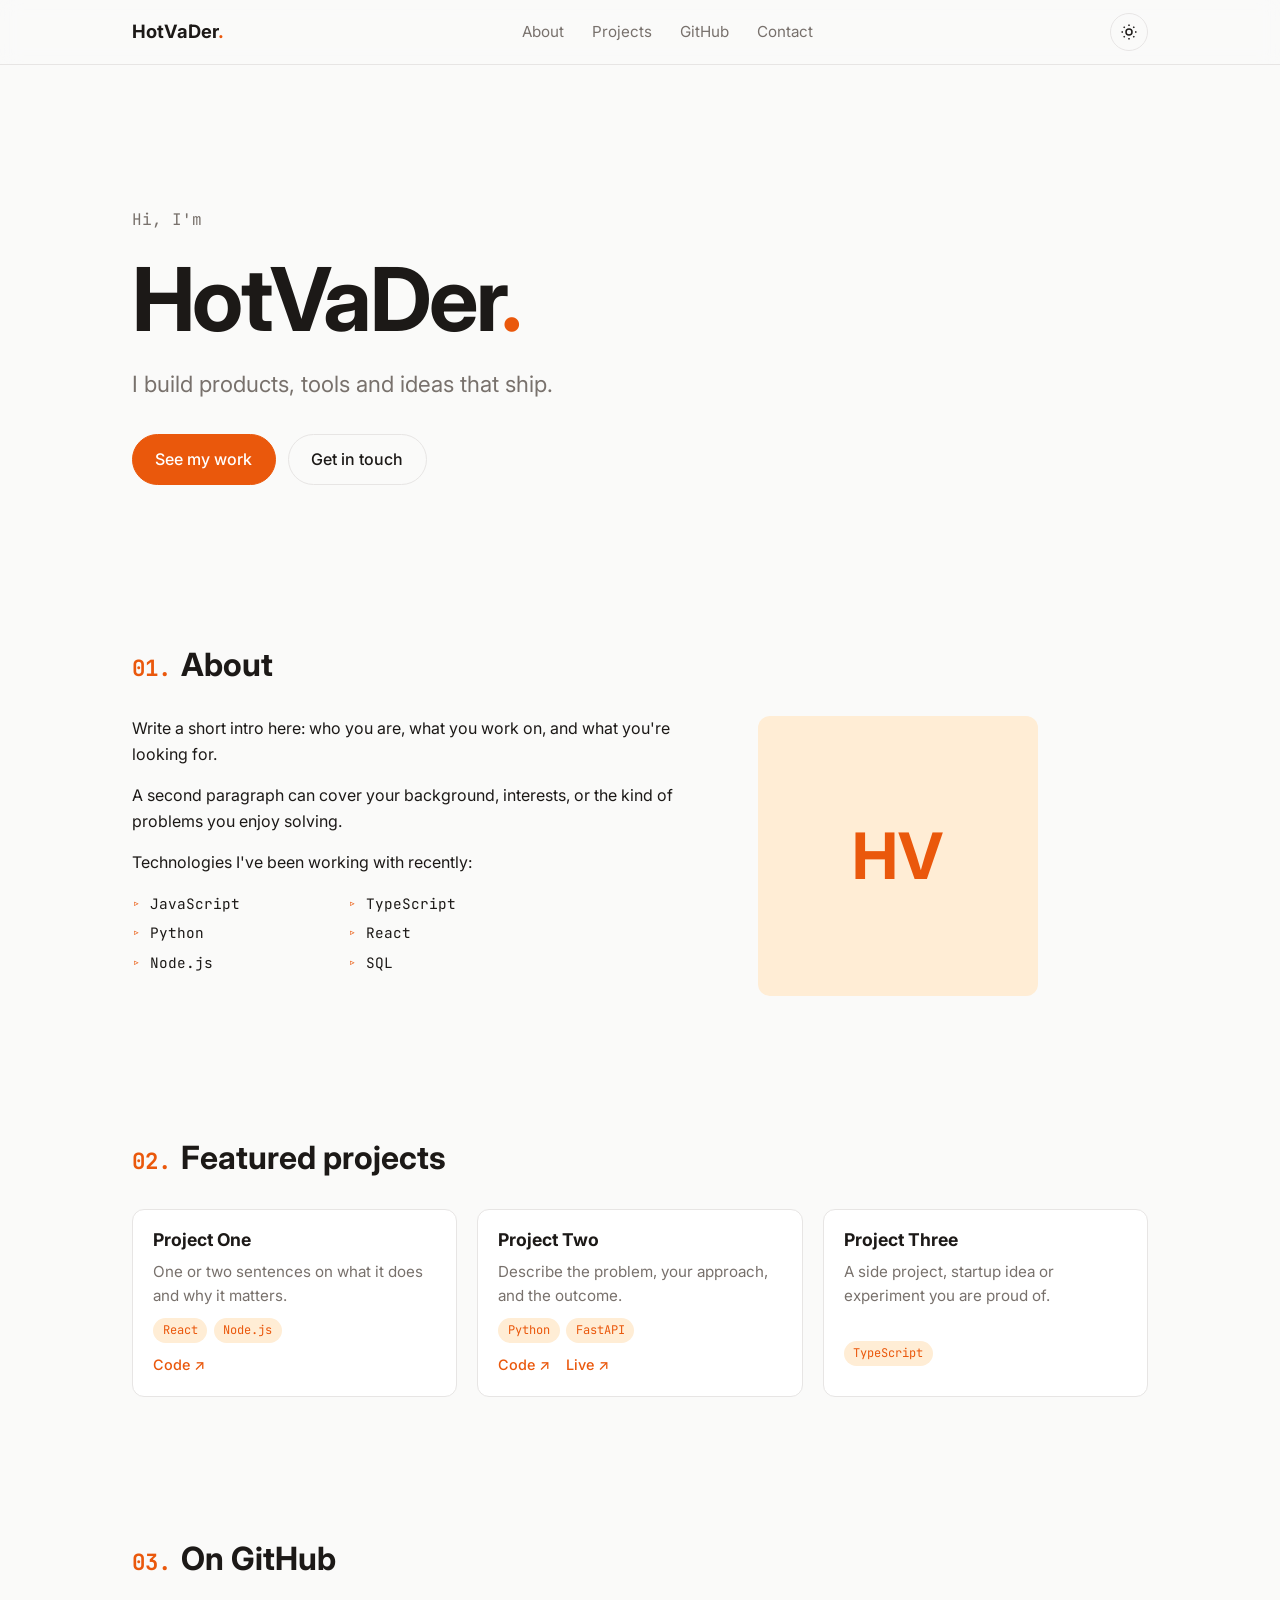
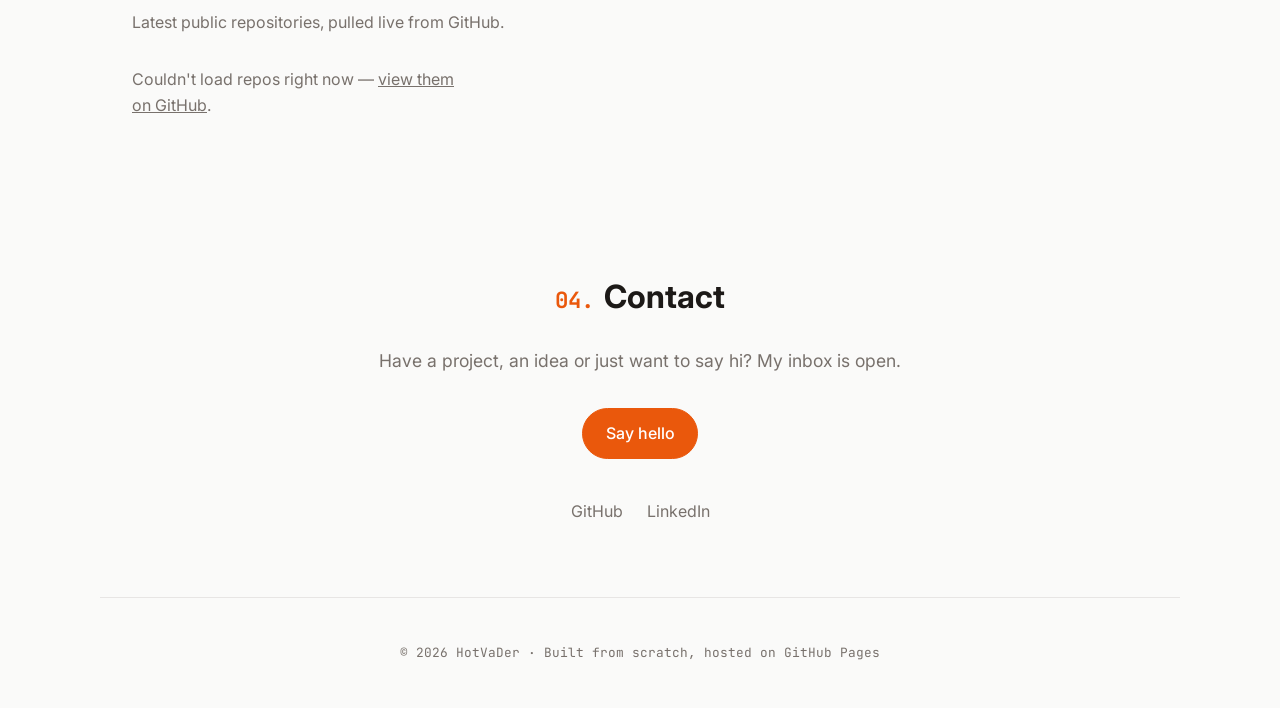
==== index.html @ 514b28b6 "Initial portfolio scaffold Co-Authored-By: Claude Opus 5.5 <noreply@anthropic.com>" ====
<!doctype html>
<html lang="en">
<head>
  <meta charset="utf-8">
  <meta name="viewport" content="width=device-width, initial-scale=1">
  <title>HotVaDer — Portfolio</title>
  <meta name="description" content="Portfolio of HotVaDer — projects, experience and contact.">
  <meta property="og:title" content="HotVaDer — Portfolio">
  <meta property="og:description" content="Projects, experience and contact.">
  <meta property="og:type" content="website">
  <link rel="icon" href="assets/img/favicon.svg" type="image/svg+xml">
  <link rel="preconnect" href="https://fonts.googleapis.com">
  <link rel="preconnect" href="https://fonts.gstatic.com" crossorigin>
  <link href="https://fonts.googleapis.com/css2?family=Inter:wght@400;500;600;700&family=JetBrains+Mono:wght@400;500&display=swap" rel="stylesheet">
  <link rel="stylesheet" href="css/style.css">
  <script>
    // Apply saved theme before paint to avoid a flash
    try {
      const t = localStorage.getItem('theme');
      if (t) document.documentElement.dataset.theme = t;
    } catch (e) {}
  </script>
</head>
<body>
  <header class="nav">
    <div class="container nav__inner">
      <a href="#top" class="nav__logo">HotVaDer<span class="accent">.</span></a>
      <nav class="nav__links" id="nav-links">
        <a href="#about">About</a>
        <a href="#projects">Projects</a>
        <a href="#repos">GitHub</a>
        <a href="#contact">Contact</a>
      </nav>
      <div class="nav__actions">
        <button class="icon-btn" id="theme-toggle" aria-label="Toggle dark mode">
          <svg class="icon-sun" viewBox="0 0 24 24" width="18" height="18" fill="none" stroke="currentColor" stroke-width="2"><circle cx="12" cy="12" r="4"/><path d="M12 2v2M12 20v2M4.9 4.9l1.4 1.4M17.7 17.7l1.4 1.4M2 12h2M20 12h2M4.9 19.1l1.4-1.4M17.7 6.3l1.4-1.4"/></svg>
          <svg class="icon-moon" viewBox="0 0 24 24" width="18" height="18" fill="none" stroke="currentColor" stroke-width="2"><path d="M21 12.8A9 9 0 1 1 11.2 3a7 7 0 0 0 9.8 9.8z"/></svg>
        </button>
        <button class="icon-btn nav__burger" id="nav-burger" aria-label="Open menu" aria-expanded="false">
          <svg viewBox="0 0 24 24" width="20" height="20" fill="none" stroke="currentColor" stroke-width="2"><path d="M4 7h16M4 12h16M4 17h16"/></svg>
        </button>
      </div>
    </div>
  </header>

  <main id="top">
    <!-- HERO -->
    <section class="hero container">
      <p class="mono muted">Hi, I'm</p>
      <!-- TODO: replace with your name -->
      <h1 class="hero__title">HotVaDer<span class="accent">.</span></h1>
      <!-- TODO: replace with your tagline -->
      <p class="hero__subtitle">I build products, tools and ideas that ship.</p>
      <div class="hero__cta">
        <a href="#projects" class="btn btn--primary">See my work</a>
        <a href="#contact" class="btn">Get in touch</a>
      </div>
    </section>

    <!-- ABOUT -->
    <section id="about" class="section container">
      <h2 class="section__title"><span class="mono accent">01.</span> About</h2>
      <div class="about">
        <div class="about__text">
          <!-- TODO: write your own bio -->
          <p>Write a short intro here: who you are, what you work on, and what you're looking for.</p>
          <p>A second paragraph can cover your background, interests, or the kind of problems you enjoy solving.</p>
          <p>Technologies I've been working with recently:</p>
          <ul class="skills" id="skills"></ul>
        </div>
        <div class="about__photo">
          <!-- TODO: drop your photo at assets/img/profile.jpg and swap this placeholder -->
          <div class="avatar-placeholder">HV</div>
        </div>
      </div>
    </section>

    <!-- FEATURED PROJECTS -->
    <section id="projects" class="section container">
      <h2 class="section__title"><span class="mono accent">02.</span> Featured projects</h2>
      <div class="grid" id="projects-grid"></div>
    </section>

    <!-- GITHUB REPOS (auto-loaded) -->
    <section id="repos" class="section container">
      <h2 class="section__title"><span class="mono accent">03.</span> On GitHub</h2>
      <p class="muted">Latest public repositories, pulled live from GitHub.</p>
      <div class="grid grid--compact" id="repos-grid">
        <p class="muted">Loading…</p>
      </div>
    </section>

    <!-- CONTACT -->
    <section id="contact" class="section container contact">
      <h2 class="section__title"><span class="mono accent">04.</span> Contact</h2>
      <p class="contact__lead">Have a project, an idea or just want to say hi? My inbox is open.</p>
      <!-- TODO: put your public contact email here -->
      <a class="btn btn--primary" href="mailto:you@example.com">Say hello</a>
      <ul class="socials">
        <li><a href="https://github.com/HotVaDer" target="_blank" rel="noopener">GitHub</a></li>
        <!-- TODO: add/remove links -->
        <li><a href="https://www.linkedin.com/" target="_blank" rel="noopener">LinkedIn</a></li>
      </ul>
    </section>
  </main>

  <footer class="footer container">
    <p class="mono muted">© <span id="year"></span> HotVaDer · Built from scratch, hosted on GitHub Pages</p>
  </footer>

  <script src="js/data.js"></script>
  <script src="js/main.js"></script>
</body>
</html>
---- css/style.css ----
/* ---------- Tokens ---------- */
:root {
  --bg: #fafaf9;
  --surface: #ffffff;
  --text: #1c1917;
  --muted: #78716c;
  --border: #e7e5e4;
  --accent: #ea580c;
  --accent-soft: #ffedd5;
  --radius: 12px;
  --max: 1080px;
  --font: 'Inter', system-ui, -apple-system, sans-serif;
  --mono: 'JetBrains Mono', ui-monospace, monospace;
  color-scheme: light;
}

@media (prefers-color-scheme: dark) {
  :root:not([data-theme="light"]) {
    --bg: #0c0a09;
    --surface: #1c1917;
    --text: #f5f5f4;
    --muted: #a8a29e;
    --border: #292524;
    --accent: #fb923c;
    --accent-soft: #431407;
    color-scheme: dark;
  }
}

:root[data-theme="dark"] {
  --bg: #0c0a09;
  --surface: #1c1917;
  --text: #f5f5f4;
  --muted: #a8a29e;
  --border: #292524;
  --accent: #fb923c;
  --accent-soft: #431407;
  color-scheme: dark;
}

/* ---------- Base ---------- */
*, *::before, *::after { box-sizing: border-box; }
html { scroll-behavior: smooth; scroll-padding-top: 80px; }
body {
  margin: 0;
  background: var(--bg);
  color: var(--text);
  font-family: var(--font);
  line-height: 1.6;
  -webkit-font-smoothing: antialiased;
}
a { color: inherit; }
img { max-width: 100%; display: block; }
h1, h2, h3 { line-height: 1.15; margin: 0; }

.container { width: 100%; max-width: var(--max); margin: 0 auto; padding: 0 16px; }
@media (min-width: 768px) { .container { padding: 0 32px; } }

.mono { font-family: var(--mono); }
.muted { color: var(--muted); }
.accent { color: var(--accent); }

/* ---------- Buttons ---------- */
.btn {
  display: inline-block;
  padding: 0.75rem 1.4rem;
  border: 1px solid var(--border);
  border-radius: 999px;
  text-decoration: none;
  font-weight: 500;
  transition: transform 0.15s, border-color 0.15s, background 0.15s;
}
.btn:hover { border-color: var(--accent); transform: translateY(-1px); }
.btn--primary { background: var(--accent); border-color: var(--accent); color: #fff; }
.btn--primary:hover { filter: brightness(1.05); }

.icon-btn {
  display: inline-flex; align-items: center; justify-content: center;
  width: 38px; height: 38px;
  background: none; border: 1px solid var(--border); border-radius: 999px;
  color: var(--text); cursor: pointer;
}
.icon-btn:hover { border-color: var(--accent); }
.icon-moon { display: none; }
:root[data-theme="dark"] .icon-sun { display: none; }
:root[data-theme="dark"] .icon-moon { display: block; }
@media (prefers-color-scheme: dark) {
  :root:not([data-theme="light"]) .icon-sun { display: none; }
  :root:not([data-theme="light"]) .icon-moon { display: block; }
}

/* ---------- Nav ---------- */
.nav {
  position: sticky; top: 0; z-index: 10;
  background: color-mix(in srgb, var(--bg) 85%, transparent);
  backdrop-filter: blur(10px);
  border-bottom: 1px solid var(--border);
}
.nav__inner { display: flex; align-items: center; justify-content: space-between; height: 64px; gap: 1rem; }
.nav__logo { font-weight: 700; font-size: 1.15rem; text-decoration: none; }
.nav__links { display: flex; gap: 1.75rem; }
.nav__links a { text-decoration: none; color: var(--muted); font-size: 0.95rem; }
.nav__links a:hover { color: var(--text); }
.nav__actions { display: flex; gap: 0.5rem; }
.nav__burger { display: none; }

@media (max-width: 680px) {
  .nav__burger { display: inline-flex; }
  .nav__links {
    display: none;
    position: absolute; top: 64px; left: 0; right: 0;
    flex-direction: column; gap: 0;
    background: var(--bg); border-bottom: 1px solid var(--border);
  }
  .nav__links.is-open { display: flex; }
  .nav__links a { padding: 1rem 16px; border-top: 1px solid var(--border); }
}

/* ---------- Hero ---------- */
.hero { padding-top: clamp(4rem, 14vh, 9rem); padding-bottom: clamp(3rem, 10vh, 6rem); }
.hero__title { font-size: clamp(2.75rem, 9vw, 5.5rem); font-weight: 700; letter-spacing: -0.03em; margin: 0.25rem 0 1rem; }
.hero__subtitle { font-size: clamp(1.1rem, 2.5vw, 1.4rem); color: var(--muted); max-width: 36ch; margin: 0 0 2rem; }
.hero__cta { display: flex; flex-wrap: wrap; gap: 0.75rem; }

/* ---------- Sections ---------- */
.section { padding: clamp(3rem, 8vh, 5rem) 16px; }
@media (min-width: 768px) { .section { padding-left: 32px; padding-right: 32px; } }
.section__title { font-size: clamp(1.5rem, 4vw, 2rem); margin-bottom: 2rem; display: flex; gap: 0.6rem; align-items: baseline; }
.section__title .mono { font-size: 0.7em; }

/* ---------- About ---------- */
.about { display: grid; gap: 2.5rem; }
@media (min-width: 768px) { .about { grid-template-columns: 3fr 2fr; align-items: start; } }
.about__text p { margin-top: 0; max-width: 60ch; }
.skills { display: grid; grid-template-columns: repeat(2, minmax(0, 200px)); gap: 0.4rem 1rem; padding: 0; list-style: none; font-family: var(--mono); font-size: 0.9rem; }
.skills li::before { content: '▹ '; color: var(--accent); }
.avatar-placeholder {
  aspect-ratio: 1; max-width: 280px; border-radius: var(--radius);
  display: grid; place-items: center;
  background: var(--accent-soft); color: var(--accent);
  font-size: 4rem; font-weight: 700;
}

/* ---------- Cards ---------- */
.grid { display: grid; gap: 1.25rem; grid-template-columns: repeat(auto-fill, minmax(min(100%, 300px), 1fr)); }
.grid--compact { grid-template-columns: repeat(auto-fill, minmax(min(100%, 260px), 1fr)); }
.card {
  background: var(--surface);
  border: 1px solid var(--border);
  border-radius: var(--radius);
  overflow: hidden;
  display: flex; flex-direction: column;
  transition: transform 0.15s, border-color 0.15s;
}
.card:hover { transform: translateY(-3px); border-color: var(--accent); }
.card--repo { text-decoration: none; }
.card__img { aspect-ratio: 16 / 9; object-fit: cover; border-bottom: 1px solid var(--border); }
.card__body { padding: 1.25rem; display: flex; flex-direction: column; gap: 0.6rem; flex: 1; }
.card__title { font-size: 1.1rem; }
.card__desc { margin: 0; color: var(--muted); font-size: 0.95rem; flex: 1; }
.card__links { display: flex; gap: 1rem; font-size: 0.9rem; font-weight: 500; }
.card__links a { color: var(--accent); text-decoration: none; }
.card__links a:hover { text-decoration: underline; }
.tags { display: flex; flex-wrap: wrap; gap: 0.4rem; padding: 0; margin: 0; list-style: none; }
.tags li { font-family: var(--mono); font-size: 0.75rem; padding: 0.2rem 0.6rem; border-radius: 999px; background: var(--accent-soft); color: var(--accent); }
.repo-meta { display: flex; gap: 1rem; margin: 0; font-size: 0.8rem; }

/* ---------- Contact ---------- */
.contact { text-align: center; }
.contact .section__title { justify-content: center; }
.contact__lead { color: var(--muted); max-width: 48ch; margin: 0 auto 2rem; font-size: 1.1rem; }
.socials { display: flex; justify-content: center; gap: 1.5rem; padding: 0; margin: 2.5rem 0 0; list-style: none; }
.socials a { color: var(--muted); text-decoration: none; }
.socials a:hover { color: var(--accent); }

/* ---------- Footer ---------- */
.footer { padding-top: 2rem; padding-bottom: 2rem; text-align: center; font-size: 0.8rem; border-top: 1px solid var(--border); }
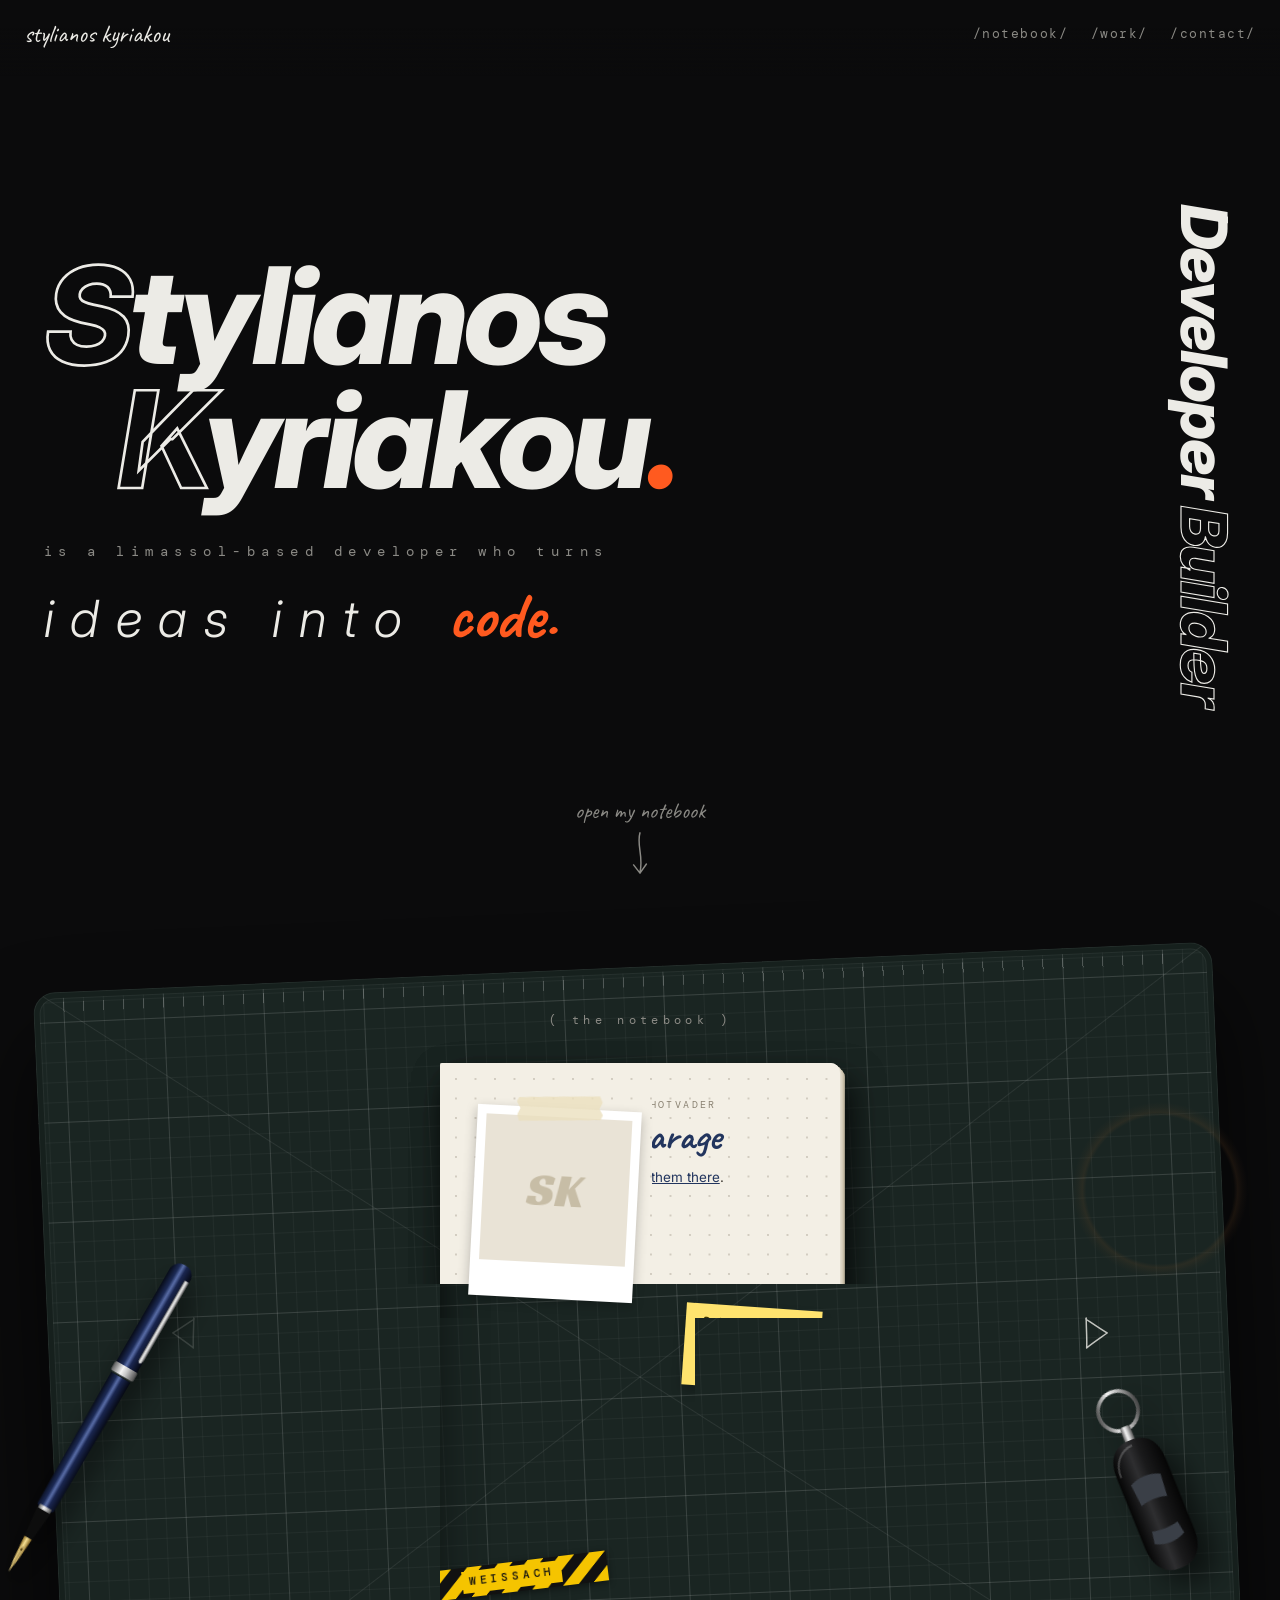
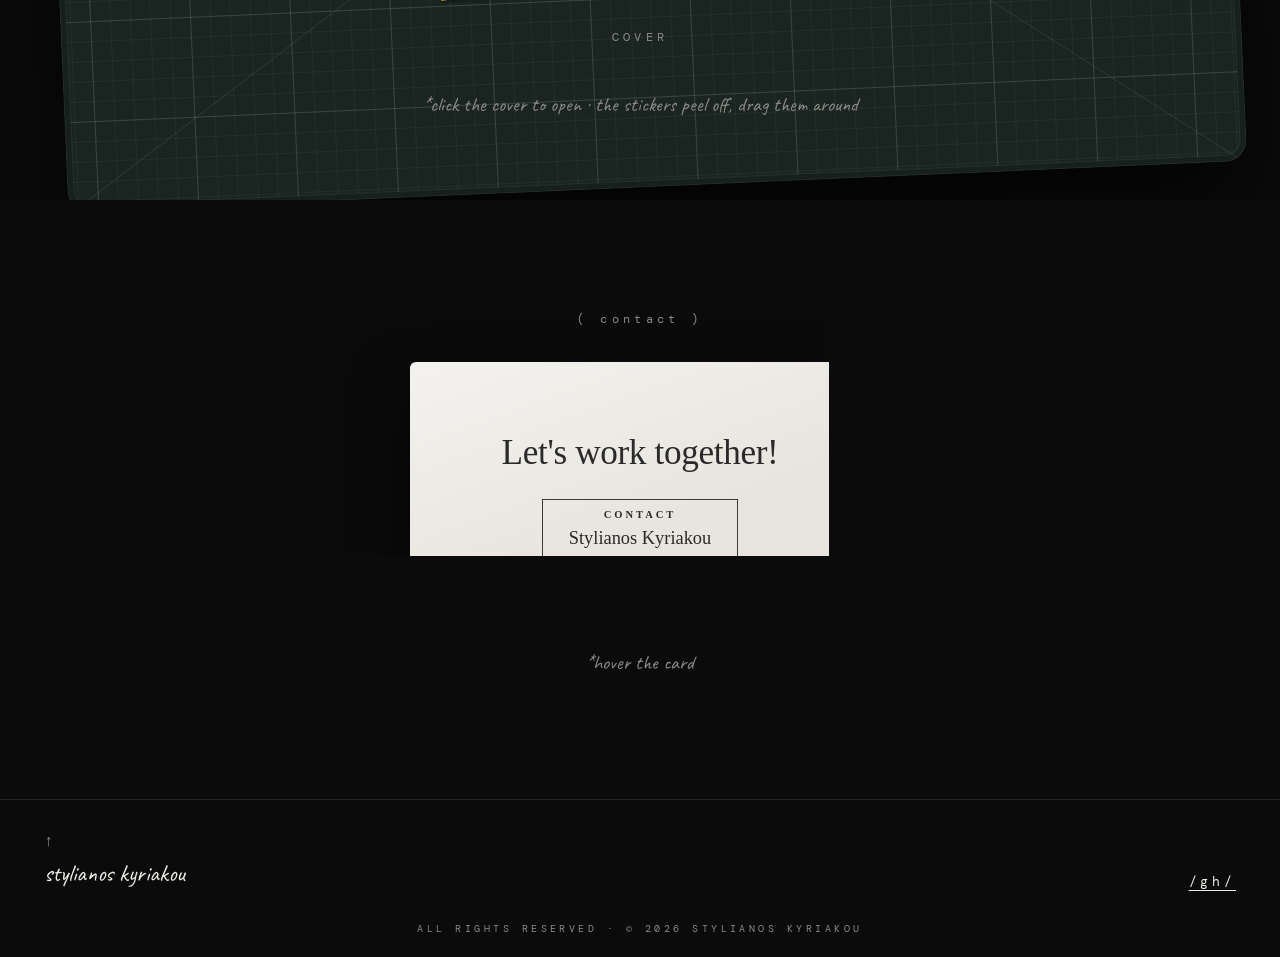
==== commit 06aa1607: "Redesign around a GT2 RS notebook with 3D page flips Dark desk scene with a carbon-fibre notebook (S" ====
--- a/index.html
+++ b/index.html
@@ -3,112 +3,114 @@
 <head>
   <meta charset="utf-8">
   <meta name="viewport" content="width=device-width, initial-scale=1">
-  <title>HotVaDer — Portfolio</title>
-  <meta name="description" content="Portfolio of HotVaDer — projects, experience and contact.">
-  <meta property="og:title" content="HotVaDer — Portfolio">
-  <meta property="og:description" content="Projects, experience and contact.">
+  <title>Stylianos Kyriakou · HotVaDer</title>
+  <meta name="description" content="Stylianos Kyriakou (HotVaDer), developer from Limassol, Cyprus. Projects, notes and ideas, kept in a notebook.">
+  <meta property="og:title" content="Stylianos Kyriakou · HotVaDer">
+  <meta property="og:description" content="Developer from Limassol, Cyprus. Open the notebook.">
   <meta property="og:type" content="website">
+  <meta name="theme-color" content="#0b0b0c">
   <link rel="icon" href="assets/img/favicon.svg" type="image/svg+xml">
   <link rel="preconnect" href="https://fonts.googleapis.com">
   <link rel="preconnect" href="https://fonts.gstatic.com" crossorigin>
-  <link href="https://fonts.googleapis.com/css2?family=Inter:wght@400;500;600;700&family=JetBrains+Mono:wght@400;500&display=swap" rel="stylesheet">
+  <link href="https://fonts.googleapis.com/css2?family=Caveat:wght@500;700&family=DM+Mono:wght@400;500&family=Inter:ital,opsz,wght@0,14..32,300..800;1,14..32,300..800&family=Racing+Sans+One&display=swap" rel="stylesheet">
   <link rel="stylesheet" href="css/style.css">
-  <script>
-    // Apply saved theme before paint to avoid a flash
-    try {
-      const t = localStorage.getItem('theme');
-      if (t) document.documentElement.dataset.theme = t;
-    } catch (e) {}
-  </script>
 </head>
 <body>
-  <header class="nav">
-    <div class="container nav__inner">
-      <a href="#top" class="nav__logo">HotVaDer<span class="accent">.</span></a>
-      <nav class="nav__links" id="nav-links">
-        <a href="#about">About</a>
-        <a href="#projects">Projects</a>
-        <a href="#repos">GitHub</a>
-        <a href="#contact">Contact</a>
-      </nav>
-      <div class="nav__actions">
-        <button class="icon-btn" id="theme-toggle" aria-label="Toggle dark mode">
-          <svg class="icon-sun" viewBox="0 0 24 24" width="18" height="18" fill="none" stroke="currentColor" stroke-width="2"><circle cx="12" cy="12" r="4"/><path d="M12 2v2M12 20v2M4.9 4.9l1.4 1.4M17.7 17.7l1.4 1.4M2 12h2M20 12h2M4.9 19.1l1.4-1.4M17.7 6.3l1.4-1.4"/></svg>
-          <svg class="icon-moon" viewBox="0 0 24 24" width="18" height="18" fill="none" stroke="currentColor" stroke-width="2"><path d="M21 12.8A9 9 0 1 1 11.2 3a7 7 0 0 0 9.8 9.8z"/></svg>
-        </button>
-        <button class="icon-btn nav__burger" id="nav-burger" aria-label="Open menu" aria-expanded="false">
-          <svg viewBox="0 0 24 24" width="20" height="20" fill="none" stroke="currentColor" stroke-width="2"><path d="M4 7h16M4 12h16M4 17h16"/></svg>
-        </button>
-      </div>
-    </div>
+  <header class="top">
+    <a class="top__logo" href="#top">stylianos kyriakou</a>
+    <nav class="top__nav" aria-label="Main">
+      <a href="#notebook">/notebook/</a>
+      <a href="#notebook" data-goto="work">/work/</a>
+      <a href="#contact">/contact/</a>
+    </nav>
   </header>
 
-  <main id="top">
+  <main>
     <!-- HERO -->
-    <section class="hero container">
-      <p class="mono muted">Hi, I'm</p>
-      <!-- TODO: replace with your name -->
-      <h1 class="hero__title">HotVaDer<span class="accent">.</span></h1>
-      <!-- TODO: replace with your tagline -->
-      <p class="hero__subtitle">I build products, tools and ideas that ship.</p>
-      <div class="hero__cta">
-        <a href="#projects" class="btn btn--primary">See my work</a>
-        <a href="#contact" class="btn">Get in touch</a>
+    <section class="hero" id="top">
+      <div class="speed" aria-hidden="true"><i></i><i></i><i></i><i></i><i></i></div>
+      <div class="hero__main">
+        <h1 class="hero__name">
+          <span class="rise" style="--d:.1s"><span class="outline">S</span>tylianos</span>
+          <span class="rise hero__last" style="--d:.22s"><span class="outline">K</span>yriakou<span class="dot">.</span></span>
+        </h1>
+        <p class="hero__meta rise" style="--d:.45s">is a limassol-based developer who turns</p>
+        <p class="hero__ideas rise" style="--d:.6s">ideas into <span class="code">code.</span></p>
       </div>
+      <div class="hero__roles rise" style="--d:.35s" aria-hidden="true"><span>Developer</span><span>Builder</span></div>
+      <a class="hero__cue" href="#notebook">
+        open my notebook
+        <svg viewBox="0 0 24 50" fill="none" stroke="currentColor" stroke-width="1.6" stroke-linecap="round" stroke-linejoin="round" aria-hidden="true"><path d="M12 3 C8 16 16 28 12 46 M5 38 L12 47 L19 37"/></svg>
+      </a>
     </section>
 
-    <!-- ABOUT -->
-    <section id="about" class="section container">
-      <h2 class="section__title"><span class="mono accent">01.</span> About</h2>
-      <div class="about">
-        <div class="about__text">
-          <!-- TODO: write your own bio -->
-          <p>Write a short intro here: who you are, what you work on, and what you're looking for.</p>
-          <p>A second paragraph can cover your background, interests, or the kind of problems you enjoy solving.</p>
-          <p>Technologies I've been working with recently:</p>
-          <ul class="skills" id="skills"></ul>
+    <!-- THE DESK + NOTEBOOK -->
+    <section class="desk" id="notebook" aria-label="Notebook">
+      <div class="mat" aria-hidden="true"></div>
+      <div class="prop prop--ring" aria-hidden="true"></div>
+      <div class="prop prop--pen" aria-hidden="true"></div>
+      <div class="prop prop--key" aria-hidden="true"></div>
+
+      <p class="section-label">( the notebook )</p>
+
+      <div class="nb is-closed" id="nb">
+        <button class="nb__arrow nb__arrow--prev" type="button" aria-label="Previous page"></button>
+        <div class="nb__stage">
+          <div class="nb__tilt">
+            <div class="nb__book" id="book"></div>
+          </div>
         </div>
-        <div class="about__photo">
-          <!-- TODO: drop your photo at assets/img/profile.jpg and swap this placeholder -->
-          <div class="avatar-placeholder">HV</div>
+        <button class="nb__arrow nb__arrow--next" type="button" aria-label="Next page"></button>
+        <div class="nb__bar">
+          <span class="nb__counter" aria-live="polite"></span>
+          <button class="nb__close" type="button">close the notebook ×</button>
+        </div>
+        <div class="nb__foot">
+          <p class="nb__hint"></p>
+          <button class="nb__reset" type="button" hidden>put the stickers back</button>
         </div>
       </div>
     </section>
 
-    <!-- FEATURED PROJECTS -->
-    <section id="projects" class="section container">
-      <h2 class="section__title"><span class="mono accent">02.</span> Featured projects</h2>
-      <div class="grid" id="projects-grid"></div>
-    </section>
-
-    <!-- GITHUB REPOS (auto-loaded) -->
-    <section id="repos" class="section container">
-      <h2 class="section__title"><span class="mono accent">03.</span> On GitHub</h2>
-      <p class="muted">Latest public repositories, pulled live from GitHub.</p>
-      <div class="grid grid--compact" id="repos-grid">
-        <p class="muted">Loading…</p>
+    <!-- CONTACT -->
+    <section class="contact" id="contact">
+      <p class="section-label">( contact )</p>
+      <div class="bcard" tabindex="0" aria-label="Contact card">
+        <div class="bcard__inner">
+          <div class="bcard__face bcard__front">
+            <p class="bcard__title">Let's work together!</p>
+            <div class="bcard__box"><small>CONTACT</small><strong>Stylianos Kyriakou</strong></div>
+            <p class="bcard__handle">/gh/HotVaDer</p>
+          </div>
+          <div class="bcard__face bcard__back carbon">
+            <div id="bcard-links"></div>
+            <div class="bcard__car" id="bcard-car" aria-hidden="true"></div>
+          </div>
+        </div>
       </div>
-    </section>
-
-    <!-- CONTACT -->
-    <section id="contact" class="section container contact">
-      <h2 class="section__title"><span class="mono accent">04.</span> Contact</h2>
-      <p class="contact__lead">Have a project, an idea or just want to say hi? My inbox is open.</p>
-      <!-- TODO: put your public contact email here -->
-      <a class="btn btn--primary" href="mailto:you@example.com">Say hello</a>
-      <ul class="socials">
-        <li><a href="https://github.com/HotVaDer" target="_blank" rel="noopener">GitHub</a></li>
-        <!-- TODO: add/remove links -->
-        <li><a href="https://www.linkedin.com/" target="_blank" rel="noopener">LinkedIn</a></li>
-      </ul>
+      <p class="contact__hint" id="bcard-hint"></p>
     </section>
   </main>
 
-  <footer class="footer container">
-    <p class="mono muted">© <span id="year"></span> HotVaDer · Built from scratch, hosted on GitHub Pages</p>
+  <footer class="foot">
+    <div class="foot__inner">
+      <div>
+        <a class="foot__up" href="#top" aria-label="Back to top">↑</a>
+        <span class="foot__sig">stylianos kyriakou</span>
+      </div>
+      <nav class="foot__links" id="foot-links" aria-label="Elsewhere"></nav>
+      <p class="foot__legal">all rights reserved · © <span id="year"></span> stylianos kyriakou</p>
+    </div>
   </footer>
 
   <script src="js/data.js"></script>
+  <script src="js/art.js"></script>
   <script src="js/main.js"></script>
+  <script src="js/notebook.js"></script>
+  <script>
+    // Desk props are drawn once by art.js
+    document.querySelector('.prop--pen').innerHTML = ART.pen();
+    document.querySelector('.prop--key').innerHTML = ART.key();
+  </script>
 </body>
 </html>
--- a/css/style.css
+++ b/css/style.css
@@ -1,46 +1,25 @@
-/* ---------- Tokens ---------- */
+/* ============ Tokens ============ */
 :root {
-  --bg: #fafaf9;
-  --surface: #ffffff;
-  --text: #1c1917;
-  --muted: #78716c;
-  --border: #e7e5e4;
-  --accent: #ea580c;
-  --accent-soft: #ffedd5;
-  --radius: 12px;
-  --max: 1080px;
+  --bg: #0b0b0c;
+  --text: #ecebe6;
+  --muted: #8b8a85;
+  --line: #242426;
+  --orange: #ff5a1f;
+  --yellow: #f5c400;
+  --paper: #f3efe5;
+  --paper-text: #2b2720;
+  --ink: #22355e;
+  --stamp: #b23a1a;
   --font: 'Inter', system-ui, -apple-system, sans-serif;
-  --mono: 'JetBrains Mono', ui-monospace, monospace;
-  color-scheme: light;
-}
-
-@media (prefers-color-scheme: dark) {
-  :root:not([data-theme="light"]) {
-    --bg: #0c0a09;
-    --surface: #1c1917;
-    --text: #f5f5f4;
-    --muted: #a8a29e;
-    --border: #292524;
-    --accent: #fb923c;
-    --accent-soft: #431407;
-    color-scheme: dark;
-  }
-}
-
-:root[data-theme="dark"] {
-  --bg: #0c0a09;
-  --surface: #1c1917;
-  --text: #f5f5f4;
-  --muted: #a8a29e;
-  --border: #292524;
-  --accent: #fb923c;
-  --accent-soft: #431407;
+  --mono: 'DM Mono', ui-monospace, monospace;
+  --hand: 'Caveat', cursive;
+  --race: 'Racing Sans One', 'Inter', sans-serif;
   color-scheme: dark;
 }
 
-/* ---------- Base ---------- */
+/* ============ Base ============ */
 *, *::before, *::after { box-sizing: border-box; }
-html { scroll-behavior: smooth; scroll-padding-top: 80px; }
+html { scroll-behavior: smooth; }
 body {
   margin: 0;
   background: var(--bg);
@@ -48,130 +27,591 @@
   font-family: var(--font);
   line-height: 1.6;
   -webkit-font-smoothing: antialiased;
+  overflow-x: clip;
 }
 a { color: inherit; }
-img { max-width: 100%; display: block; }
-h1, h2, h3 { line-height: 1.15; margin: 0; }
-
-.container { width: 100%; max-width: var(--max); margin: 0 auto; padding: 0 16px; }
-@media (min-width: 768px) { .container { padding: 0 32px; } }
-
-.mono { font-family: var(--mono); }
-.muted { color: var(--muted); }
-.accent { color: var(--accent); }
-
-/* ---------- Buttons ---------- */
-.btn {
-  display: inline-block;
-  padding: 0.75rem 1.4rem;
-  border: 1px solid var(--border);
-  border-radius: 999px;
-  text-decoration: none;
-  font-weight: 500;
-  transition: transform 0.15s, border-color 0.15s, background 0.15s;
-}
-.btn:hover { border-color: var(--accent); transform: translateY(-1px); }
-.btn--primary { background: var(--accent); border-color: var(--accent); color: #fff; }
-.btn--primary:hover { filter: brightness(1.05); }
-
-.icon-btn {
-  display: inline-flex; align-items: center; justify-content: center;
-  width: 38px; height: 38px;
-  background: none; border: 1px solid var(--border); border-radius: 999px;
-  color: var(--text); cursor: pointer;
-}
-.icon-btn:hover { border-color: var(--accent); }
-.icon-moon { display: none; }
-:root[data-theme="dark"] .icon-sun { display: none; }
-:root[data-theme="dark"] .icon-moon { display: block; }
-@media (prefers-color-scheme: dark) {
-  :root:not([data-theme="light"]) .icon-sun { display: none; }
-  :root:not([data-theme="light"]) .icon-moon { display: block; }
-}
-
-/* ---------- Nav ---------- */
-.nav {
-  position: sticky; top: 0; z-index: 10;
-  background: color-mix(in srgb, var(--bg) 85%, transparent);
-  backdrop-filter: blur(10px);
-  border-bottom: 1px solid var(--border);
-}
-.nav__inner { display: flex; align-items: center; justify-content: space-between; height: 64px; gap: 1rem; }
-.nav__logo { font-weight: 700; font-size: 1.15rem; text-decoration: none; }
-.nav__links { display: flex; gap: 1.75rem; }
-.nav__links a { text-decoration: none; color: var(--muted); font-size: 0.95rem; }
-.nav__links a:hover { color: var(--text); }
-.nav__actions { display: flex; gap: 0.5rem; }
-.nav__burger { display: none; }
-
-@media (max-width: 680px) {
-  .nav__burger { display: inline-flex; }
-  .nav__links {
-    display: none;
-    position: absolute; top: 64px; left: 0; right: 0;
-    flex-direction: column; gap: 0;
-    background: var(--bg); border-bottom: 1px solid var(--border);
+img, svg { display: block; max-width: 100%; }
+button { font: inherit; color: inherit; }
+:focus-visible { outline: 2px solid var(--orange); outline-offset: 3px; }
+.sr-only { position: absolute; width: 1px; height: 1px; overflow: hidden; clip: rect(0 0 0 0); white-space: nowrap; }
+
+.section-label {
+  position: relative; z-index: 2;
+  margin: 0 0 2rem;
+  font-family: var(--mono); font-size: .78rem; letter-spacing: .35em;
+  color: var(--muted);
+}
+
+/* Carbon fibre weave, shared by the notebook covers and the contact card */
+.carbon {
+  background-color: #141414;
+  background-image:
+    linear-gradient(115deg, rgba(255,255,255,.09), transparent 35%, rgba(255,255,255,.035) 60%, transparent 80%),
+    linear-gradient(27deg, #151515 5px, transparent 5px),
+    linear-gradient(207deg, #151515 5px, transparent 5px),
+    linear-gradient(27deg, #222 5px, transparent 5px),
+    linear-gradient(207deg, #222 5px, transparent 5px),
+    linear-gradient(90deg, #1b1b1b 10px, transparent 10px),
+    linear-gradient(#1d1d1d 25%, #1a1a1a 25%, #1a1a1a 50%, transparent 50%, transparent 75%, #242424 75%, #242424);
+  background-size: 100% 100%, 20px 20px, 20px 20px, 20px 20px, 20px 20px, 20px 20px, 20px 20px;
+  background-position: 0 0, 0 5px, 10px 0, 0 10px, 10px 5px, 0 0, 0 0;
+}
+
+/* ============ Header ============ */
+.top {
+  position: fixed; inset: 0 0 auto; z-index: 50;
+  display: flex; align-items: center; justify-content: space-between;
+  padding: 14px 24px 22px;
+  background: linear-gradient(var(--bg) 35%, transparent);
+  pointer-events: none;
+}
+.top > * { pointer-events: auto; }
+.top__logo { font-family: var(--hand); font-size: 1.55rem; text-decoration: none; }
+.top__nav { display: flex; gap: 1.4rem; font-family: var(--mono); font-size: .8rem; letter-spacing: .12em; }
+.top__nav a { text-decoration: none; color: var(--muted); transition: color .2s; }
+.top__nav a:hover { color: var(--orange); }
+@media (max-width: 520px) {
+  .top { padding: 12px 16px 20px; }
+  .top__logo { font-size: 1.3rem; }
+  .top__nav { gap: .8rem; font-size: .7rem; letter-spacing: 0; }
+}
+
+/* ============ Hero ============ */
+.hero {
+  position: relative; isolation: isolate;
+  min-height: 100svh; max-width: 1240px; margin: 0 auto;
+  padding: 120px 24px 110px;
+  display: grid; grid-template-columns: 1fr auto; align-items: center; gap: 2rem;
+}
+.hero__name {
+  margin: 0;
+  font-style: italic; font-weight: 800;
+  font-size: clamp(3.1rem, 10.5vw, 9.2rem);
+  line-height: .92; letter-spacing: -.04em;
+}
+.hero__name > span { display: block; }
+.hero__last { padding-left: .55em; }
+.outline { color: transparent; -webkit-text-stroke: .02em var(--text); }
+.dot { color: var(--orange); }
+.hero__meta {
+  margin: 2.4rem 0 .8rem;
+  font-family: var(--mono); font-size: clamp(.72rem, 1.3vw, .9rem); letter-spacing: .45em;
+  color: var(--muted);
+}
+.hero__ideas {
+  margin: 0;
+  font-style: italic; font-weight: 300;
+  font-size: clamp(1.6rem, 4.2vw, 3.2rem); letter-spacing: .32em; line-height: 1.2;
+}
+.hero__ideas .code { font-family: var(--hand); font-style: normal; font-weight: 700; letter-spacing: 0; font-size: 1.3em; color: var(--orange); }
+.hero__roles {
+  display: flex; writing-mode: vertical-rl; gap: .15em;
+  font-style: italic; font-weight: 800;
+  font-size: clamp(2.6rem, 5vw, 5rem); line-height: 1; letter-spacing: -.03em;
+}
+.hero__roles span:last-child { color: transparent; -webkit-text-stroke: .018em var(--text); }
+.hero__cue {
+  position: absolute; left: 50%; bottom: 24px; transform: translateX(-50%);
+  display: flex; flex-direction: column; align-items: center; gap: .1rem;
+  font-family: var(--hand); font-size: 1.4rem; color: var(--muted); text-decoration: none;
+  transition: color .2s;
+}
+.hero__cue:hover { color: var(--orange); }
+.hero__cue svg { width: 22px; height: 46px; animation: bob 2.4s 2.6s ease-in-out infinite; }
+.hero__cue path { stroke-dasharray: 90; stroke-dashoffset: 90; animation: draw 1.4s 1s ease forwards; }
+
+.speed { position: absolute; inset: 0; z-index: -1; overflow: hidden; pointer-events: none; }
+.speed i {
+  position: absolute; left: 0; height: 1px; width: 28vw;
+  background: linear-gradient(90deg, transparent, var(--orange));
+  opacity: .5; transform: translateX(-40vw);
+  animation: streak 3.4s cubic-bezier(.6,0,.2,1) infinite;
+}
+.speed i:nth-child(1) { top: 22%; animation-delay: .2s; }
+.speed i:nth-child(2) { top: 38%; width: 40vw; opacity: .3; animation-delay: 1.2s; }
+.speed i:nth-child(3) { top: 56%; animation-delay: 2.1s; }
+.speed i:nth-child(4) { top: 69%; width: 16vw; opacity: .3; animation-delay: .8s; }
+.speed i:nth-child(5) { top: 82%; width: 34vw; animation-delay: 2.7s; }
+
+.rise { opacity: 0; transform: translateY(28px); animation: rise .9s cubic-bezier(.2,.8,.2,1) forwards; animation-delay: var(--d, 0s); }
+
+@media (max-width: 820px) {
+  .hero { grid-template-columns: 1fr; align-content: center; padding: 100px 16px 120px; gap: 2.2rem; }
+  .hero__name { font-size: clamp(3.1rem, 16vw, 5.5rem); }
+  .hero__roles { writing-mode: horizontal-tb; flex-wrap: wrap; gap: .45em; font-size: clamp(1.8rem, 8vw, 2.6rem); }
+  .hero__meta { letter-spacing: .18em; margin-top: 1.8rem; }
+  .hero__ideas { letter-spacing: .18em; }
+}
+
+/* ============ Desk ============ */
+.desk {
+  --pw: max(240px, min(400px, calc((100vw - 220px) / 2), calc((100svh - 250px) / 1.35)));
+  position: relative; isolation: isolate; overflow: hidden;
+  min-height: 100svh;
+  padding: 96px 16px 64px;
+  display: flex; flex-direction: column; align-items: center; justify-content: center;
+  background: radial-gradient(ellipse 60% 50% at 50% 55%, #18181b, var(--bg) 75%);
+}
+
+.mat {
+  position: absolute; z-index: -1; left: 50%; top: 53%;
+  width: max(calc(var(--pw) * 2 + 380px), 72vw);
+  height: calc(var(--pw) * 1.35 + 280px);
+  transform: translate(-50%, -50%) rotate(-2.5deg);
+  border-radius: 22px;
+  background-color: #1a2522;
+  background-image:
+    linear-gradient(rgba(255,255,255,.1) 1px, transparent 1px),
+    linear-gradient(90deg, rgba(255,255,255,.1) 1px, transparent 1px),
+    linear-gradient(rgba(255,255,255,.04) 1px, transparent 1px),
+    linear-gradient(90deg, rgba(255,255,255,.04) 1px, transparent 1px);
+  background-size: 100px 100px, 100px 100px, 20px 20px, 20px 20px;
+  background-position: 30px 30px;
+  box-shadow: 0 50px 90px rgba(0,0,0,.65), inset 0 0 0 1px rgba(255,255,255,.06), inset 0 0 0 6px #16201d, inset 0 0 0 7px rgba(255,255,255,.05);
+}
+.mat::before {
+  content: ''; position: absolute; inset: 0; border-radius: inherit;
+  background:
+    linear-gradient(35deg, transparent calc(50% - 1px), rgba(255,255,255,.08) 50%, transparent calc(50% + 1px)),
+    linear-gradient(-35deg, transparent calc(50% - 1px), rgba(255,255,255,.08) 50%, transparent calc(50% + 1px));
+}
+.mat::after {
+  content: ''; position: absolute; left: 30px; right: 30px; top: 10px; height: 10px; opacity: .6;
+  background: repeating-linear-gradient(90deg, rgba(255,255,255,.35) 0 1px, transparent 1px 20px);
+}
+
+.prop { position: absolute; z-index: 0; pointer-events: none; filter: drop-shadow(10px 18px 14px rgba(0,0,0,.55)); }
+.prop--pen { width: 34px; left: calc(50% - var(--pw) - 160px); top: calc(50% - 110px); transform: rotate(30deg); }
+.prop--key { width: 74px; left: calc(50% + var(--pw) + 70px); top: calc(50% + 30px); transform: rotate(-22deg); }
+.prop--ring {
+  width: 180px; height: 180px; filter: none; border-radius: 50%;
+  left: calc(50% + var(--pw) + 30px); top: calc(50% - 250px);
+  background: radial-gradient(circle, transparent 58%, rgba(120,78,40,.16) 61%, rgba(120,78,40,.06) 65%, transparent 69%);
+}
+
+/* ============ Notebook ============ */
+.nb {
+  position: relative; z-index: 1;
+  display: grid;
+  grid-template-columns: auto auto auto;
+  grid-template-areas: "prev stage next" ". bar ." ". foot .";
+  align-items: center; justify-items: center;
+  column-gap: 28px;
+}
+.nb__stage {
+  grid-area: stage;
+  width: calc(var(--pw) * 2); height: calc(var(--pw) * 1.35);
+  perspective: 2000px;
+  touch-action: pan-y;
+}
+.nb__tilt {
+  width: 100%; height: 100%;
+  transform: rotateX(var(--rx, 0deg)) rotateY(var(--ry, 0deg));
+  transition: transform .5s cubic-bezier(.2,.8,.2,1);
+}
+.nb__book {
+  position: relative;
+  width: calc(var(--pw) * 2); height: 100%;
+  font-size: calc(var(--pw) * .039); /* ~15.6px on a 400px page; everything inside scales with it */
+  perspective: 2600px;
+  transform: translateX(var(--bx, -25%));
+  transition: transform .9s cubic-bezier(.645,.045,.355,1);
+}
+.leaf {
+  position: absolute; top: 0; left: 50%;
+  width: 50%; height: 100%;
+  transform-origin: left center;
+  transform-style: preserve-3d;
+  transition: transform .9s cubic-bezier(.645,.045,.355,1);
+}
+.leaf.is-flipped { transform: rotateY(-180deg); }
+.face {
+  position: absolute; inset: 0; overflow: hidden;
+  backface-visibility: hidden; -webkit-backface-visibility: hidden;
+}
+.face--back { transform: rotateY(180deg); }
+.no-anim, .no-anim * { transition: none !important; }
+
+/* Shading that sweeps across a page while it turns */
+.face::after { content: ''; position: absolute; inset: 0; z-index: 70; pointer-events: none; opacity: 0; }
+.face--front::after { background: linear-gradient(90deg, rgba(0,0,0,.4), rgba(0,0,0,.05) 60%, rgba(255,255,255,.1)); }
+.face--back::after { background: linear-gradient(270deg, rgba(0,0,0,.4), rgba(0,0,0,.05) 60%, rgba(255,255,255,.1)); }
+.leaf.turning .face::after { animation: turnshade .9s ease; }
+
+.nb__arrow {
+  grid-area: prev;
+  width: 56px; height: 56px; padding: 0;
+  display: grid; place-items: center;
+  background: none; border: 0; cursor: pointer;
+  color: var(--text); opacity: .8;
+  transition: opacity .2s, transform .2s, color .2s;
+}
+.nb__arrow--next { grid-area: next; }
+.nb__arrow svg { width: 28px; height: 38px; }
+.nb__arrow--prev svg { transform: scaleX(-1); }
+.nb__arrow:hover:not(:disabled) { color: var(--orange); opacity: 1; transform: scale(1.12); }
+.nb__arrow:disabled { opacity: .15; cursor: default; }
+
+.nb__bar { grid-area: bar; display: flex; flex-direction: column; align-items: center; gap: .3rem; margin-top: 1.6rem; }
+.nb__counter { font-family: var(--mono); font-size: .78rem; letter-spacing: .35em; color: var(--muted); }
+.nb__close, .nb__reset {
+  padding: 0; background: none; border: 0; cursor: pointer;
+  font-family: var(--hand); font-size: 1.3rem; color: var(--text); opacity: .75;
+  transition: color .2s, opacity .2s;
+}
+.nb__close:hover, .nb__reset:hover { color: var(--orange); opacity: 1; }
+.nb.is-closed .nb__close { visibility: hidden; }
+.nb__foot { grid-area: foot; display: flex; flex-wrap: wrap; justify-content: center; align-items: baseline; gap: .2rem 1.2rem; text-align: center; }
+.nb__hint { margin: .2rem 0 0; font-family: var(--hand); font-size: 1.25rem; color: var(--muted); }
+
+@media (max-width: 819px) {
+  .desk { --pw: min(400px, calc(100vw - 32px)); padding-top: 88px; }
+  .prop { display: none; }
+  .nb {
+    grid-template-columns: auto 1fr auto;
+    grid-template-areas: "stage stage stage" "prev bar next" "foot foot foot";
+    column-gap: 4px;
+    width: var(--pw);
   }
-  .nav__links.is-open { display: flex; }
-  .nav__links a { padding: 1rem 16px; border-top: 1px solid var(--border); }
-}
-
-/* ---------- Hero ---------- */
-.hero { padding-top: clamp(4rem, 14vh, 9rem); padding-bottom: clamp(3rem, 10vh, 6rem); }
-.hero__title { font-size: clamp(2.75rem, 9vw, 5.5rem); font-weight: 700; letter-spacing: -0.03em; margin: 0.25rem 0 1rem; }
-.hero__subtitle { font-size: clamp(1.1rem, 2.5vw, 1.4rem); color: var(--muted); max-width: 36ch; margin: 0 0 2rem; }
-.hero__cta { display: flex; flex-wrap: wrap; gap: 0.75rem; }
-
-/* ---------- Sections ---------- */
-.section { padding: clamp(3rem, 8vh, 5rem) 16px; }
-@media (min-width: 768px) { .section { padding-left: 32px; padding-right: 32px; } }
-.section__title { font-size: clamp(1.5rem, 4vw, 2rem); margin-bottom: 2rem; display: flex; gap: 0.6rem; align-items: baseline; }
-.section__title .mono { font-size: 0.7em; }
-
-/* ---------- About ---------- */
-.about { display: grid; gap: 2.5rem; }
-@media (min-width: 768px) { .about { grid-template-columns: 3fr 2fr; align-items: start; } }
-.about__text p { margin-top: 0; max-width: 60ch; }
-.skills { display: grid; grid-template-columns: repeat(2, minmax(0, 200px)); gap: 0.4rem 1rem; padding: 0; list-style: none; font-family: var(--mono); font-size: 0.9rem; }
-.skills li::before { content: '▹ '; color: var(--accent); }
-.avatar-placeholder {
-  aspect-ratio: 1; max-width: 280px; border-radius: var(--radius);
+  .nb__stage { width: var(--pw); overflow: hidden; border-radius: .6em; }
+  .nb__bar { margin-top: 0; }
+  .nb__arrow { margin-top: .6rem; }
+}
+
+/* ----- Cover ----- */
+.face--cover { color: #eee; cursor: pointer; user-select: none; -webkit-user-select: none; }
+.face--front.face--cover {
+  border-radius: .25em .9em .9em .25em;
+  box-shadow: .12em .12em 0 #e6dfcf, .24em .24em 0 #d2c9b5, .5em 1.2em 2.4em rgba(0,0,0,.6);
+}
+.face--back.face--cover {
+  border-radius: .9em .25em .25em .9em;
+  box-shadow: -.12em .12em 0 #e6dfcf, -.24em .24em 0 #d2c9b5, -.5em 1.2em 2.4em rgba(0,0,0,.6);
+}
+.face--cover::before {
+  content: ''; position: absolute; top: 0; bottom: 0; left: 0; width: 1.3em; z-index: 61; pointer-events: none;
+  background: linear-gradient(90deg, rgba(0,0,0,.6), rgba(255,255,255,.07) 55%, rgba(0,0,0,.35));
+}
+.face--back.face--cover::before { left: auto; right: 0; transform: scaleX(-1); }
+.band {
+  position: absolute; top: 0; bottom: 0; right: 9%; width: 1.05em; z-index: 60; pointer-events: none;
+  background:
+    linear-gradient(90deg, rgba(0,0,0,.4), transparent 30%, transparent 70%, rgba(0,0,0,.4)),
+    repeating-linear-gradient(180deg, #ff5a1f 0 2px, #db4a13 2px 4px);
+  box-shadow: 0 0 .5em rgba(0,0,0,.6);
+}
+.face--back .band { right: auto; left: 9%; }
+
+.cover-title { position: absolute; left: 8%; top: 16.5%; z-index: 0; line-height: .85; pointer-events: none; }
+.ct-gt2, .ct-rs { font-family: var(--race); font-size: 5.2em; }
+.ct-gt2 { color: transparent; -webkit-text-stroke: .03em #f1f1f1; }
+.ct-rs { color: var(--orange); }
+.cover-title small {
+  display: block; margin-top: .9em;
+  font-family: var(--mono); font-size: .62em; letter-spacing: .22em; text-transform: uppercase; color: #bdbdbd;
+}
+
+.open-tape {
+  position: absolute; left: 21%; top: 59%; z-index: 50;
+  padding: .05em 1em .12em; border: 0; cursor: pointer;
+  font-family: var(--hand); font-weight: 700; font-size: 1.75em; color: #1b1b1b;
+  background: rgba(232,222,196,.94);
+  clip-path: polygon(2% 8%, 98% 0, 100% 40%, 97% 70%, 100% 100%, 1% 94%, 3% 60%, 0 30%);
+  transform: rotate(-4deg);
+  animation: wiggle 4.5s ease-in-out infinite;
+}
+
+/* Stickers */
+.stk {
+  position: absolute; z-index: var(--z, 1);
+  transform: rotate(var(--r));
+  filter: drop-shadow(0 .15em .25em rgba(0,0,0,.45));
+  transition: transform .2s, filter .2s;
+}
+@media (hover: hover) and (pointer: fine) {
+  .nb.is-closed .stk { cursor: grab; }
+  .nb.is-closed .stk:hover { transform: rotate(var(--r)) scale(1.04); filter: drop-shadow(0 .5em .6em rgba(0,0,0,.5)); }
+}
+.stk.is-dragging { cursor: grabbing !important; transition: none; transform: rotate(var(--r)) scale(1.08); filter: drop-shadow(0 .9em 1em rgba(0,0,0,.55)); }
+.stk--diecut,
+.nb.is-closed .stk--diecut:hover,
+.stk--diecut.is-dragging {
+  filter: drop-shadow(.13em 0 0 #fff) drop-shadow(-.13em 0 0 #fff) drop-shadow(0 .13em 0 #fff) drop-shadow(0 -.13em 0 #fff) drop-shadow(0 .3em .35em rgba(0,0,0,.55));
+}
+.stk svg { width: 100%; height: auto; }
+
+.stk-label { position: relative; padding: .55em .9em .5em; border-radius: .15em; background: #f7f5ef; color: #1d1d1d; }
+.stk-label b { display: block; font-family: var(--hand); font-weight: 700; font-size: 2em; line-height: 1; }
+.stk-label small { display: block; margin-top: .3em; font-family: var(--mono); font-size: .55em; letter-spacing: .15em; text-transform: uppercase; color: #666; }
+.stk-checker {
+  aspect-ratio: 2.4; border: .25em solid #f5f5f5; border-radius: .2em;
+  background: conic-gradient(#111 90deg, #f5f5f5 90deg 180deg, #111 180deg 270deg, #f5f5f5 270deg) 0 0 / 1.1em 1.1em;
+}
+.stk-roundel {
+  aspect-ratio: 1; border-radius: 50%;
   display: grid; place-items: center;
-  background: var(--accent-soft); color: var(--accent);
-  font-size: 4rem; font-weight: 700;
-}
-
-/* ---------- Cards ---------- */
-.grid { display: grid; gap: 1.25rem; grid-template-columns: repeat(auto-fill, minmax(min(100%, 300px), 1fr)); }
-.grid--compact { grid-template-columns: repeat(auto-fill, minmax(min(100%, 260px), 1fr)); }
-.card {
-  background: var(--surface);
-  border: 1px solid var(--border);
-  border-radius: var(--radius);
-  overflow: hidden;
-  display: flex; flex-direction: column;
-  transition: transform 0.15s, border-color 0.15s;
-}
-.card:hover { transform: translateY(-3px); border-color: var(--accent); }
-.card--repo { text-decoration: none; }
-.card__img { aspect-ratio: 16 / 9; object-fit: cover; border-bottom: 1px solid var(--border); }
-.card__body { padding: 1.25rem; display: flex; flex-direction: column; gap: 0.6rem; flex: 1; }
-.card__title { font-size: 1.1rem; }
-.card__desc { margin: 0; color: var(--muted); font-size: 0.95rem; flex: 1; }
-.card__links { display: flex; gap: 1rem; font-size: 0.9rem; font-weight: 500; }
-.card__links a { color: var(--accent); text-decoration: none; }
-.card__links a:hover { text-decoration: underline; }
-.tags { display: flex; flex-wrap: wrap; gap: 0.4rem; padding: 0; margin: 0; list-style: none; }
-.tags li { font-family: var(--mono); font-size: 0.75rem; padding: 0.2rem 0.6rem; border-radius: 999px; background: var(--accent-soft); color: var(--accent); }
-.repo-meta { display: flex; gap: 1rem; margin: 0; font-size: 0.8rem; }
-
-/* ---------- Contact ---------- */
-.contact { text-align: center; }
-.contact .section__title { justify-content: center; }
-.contact__lead { color: var(--muted); max-width: 48ch; margin: 0 auto 2rem; font-size: 1.1rem; }
-.socials { display: flex; justify-content: center; gap: 1.5rem; padding: 0; margin: 2.5rem 0 0; list-style: none; }
-.socials a { color: var(--muted); text-decoration: none; }
-.socials a:hover { color: var(--accent); }
-
-/* ---------- Footer ---------- */
-.footer { padding-top: 2rem; padding-bottom: 2rem; text-align: center; font-size: 0.8rem; border-top: 1px solid var(--border); }
+  background: #f5f5f5; border: .3em solid #111; box-shadow: 0 0 0 .2em #f5f5f5;
+  font-family: var(--race); font-size: 1.5em; color: #111;
+}
+.stk-oval {
+  aspect-ratio: 1.55; border-radius: 50%;
+  display: grid; place-items: center;
+  background: #fafafa; border: .18em solid #111; box-shadow: 0 0 0 .2em #fafafa;
+  font-weight: 800; font-size: 1.7em; color: #111;
+}
+.stk-hazard {
+  height: 1.9em; display: grid; place-items: center;
+  background: repeating-linear-gradient(-45deg, #f5c400 0 .7em, #111 .7em 1.4em);
+}
+.stk-hazard span { padding: .2em .6em; background: #f5c400; color: #111; font-family: var(--mono); font-weight: 500; font-size: .7em; letter-spacing: .35em; }
+
+/* Revving: hover the closed cover */
+.needle { transform-box: view-box; transform-origin: 50px 50px; transform: rotate(177deg); transition: transform .9s cubic-bezier(.25,1.5,.45,1); }
+.face--cover:hover .needle { transform: rotate(366deg); }
+.face--cover:hover .spokes { animation: spin .32s linear infinite; }
+.face--cover:hover .stk--car .car { animation: rumble .1s linear infinite; }
+
+/* Back cover */
+.found {
+  position: absolute; left: 16%; right: 16%; top: 34%;
+  padding: 1em 1.2em; text-align: center;
+  background: #f7f5ef; color: #1d1d1d; border-radius: .2em;
+  transform: rotate(-4deg); box-shadow: 0 .3em .6em rgba(0,0,0,.5);
+}
+.found b { display: block; margin: .15em 0; font-family: var(--hand); font-size: 2em; line-height: 1.05; }
+.found small { display: block; font-family: var(--mono); font-size: .58em; letter-spacing: .14em; text-transform: uppercase; color: #666; }
+.stk-barcode {
+  position: absolute; right: 18%; bottom: 9%; width: 30%;
+  padding: .5em .6em .35em; background: #fff; color: #111; text-align: center;
+  transform: rotate(3deg); box-shadow: 0 .2em .4em rgba(0,0,0,.4);
+}
+.stk-barcode svg { width: 100%; height: 2.4em; }
+.stk-barcode small { font-family: var(--mono); font-size: .5em; letter-spacing: .2em; }
+
+/* ----- Paper pages ----- */
+.paper {
+  padding: 2.3em 2.1em 2.4em;
+  background-color: var(--paper); color: var(--paper-text); line-height: 1.45;
+  background-image: radial-gradient(circle, rgba(60,45,25,.18) .055em, transparent .07em);
+  background-size: 1.25em 1.25em; background-position: .4em .4em;
+}
+.paper::before { content: ''; position: absolute; inset: 0; z-index: 60; pointer-events: none; }
+.face--front.paper {
+  border-radius: .15em .6em .6em .15em;
+  box-shadow: .1em .1em 0 #e2dbcb, .2em .2em 0 #d3cab6, .3em .3em 0 #c4baa4, .6em 1.2em 2.2em rgba(0,0,0,.5);
+}
+.face--front.paper::before { background: linear-gradient(90deg, rgba(0,0,0,.22), rgba(0,0,0,.06) 5%, transparent 13%); }
+.face--back.paper {
+  border-radius: .6em .15em .15em .6em;
+  box-shadow: -.1em .1em 0 #e2dbcb, -.2em .2em 0 #d3cab6, -.3em .3em 0 #c4baa4, -.6em 1.2em 2.2em rgba(0,0,0,.5);
+}
+.face--back.paper::before { background: linear-gradient(270deg, rgba(0,0,0,.22), rgba(0,0,0,.06) 5%, transparent 13%); }
+.paper a { color: var(--ink); }
+
+.page-no { position: absolute; bottom: 1.2em; font-family: var(--mono); font-size: .6em; letter-spacing: .25em; color: #a29a89; }
+.face--front .page-no { right: 3.4em; }
+.face--back .page-no { left: 3.4em; }
+
+.p-kicker { margin: 0; font-family: var(--mono); font-size: .62em; letter-spacing: .25em; text-transform: uppercase; color: #8a8272; }
+.p-title { margin: .12em 0 .3em; font-family: var(--hand); font-weight: 700; font-size: 2.5em; line-height: 1; color: var(--ink); }
+.p-text { margin: 0 0 .8em; font-size: .86em; color: #3a352d; }
+.p-links { margin: 0; }
+.p-links a {
+  margin-right: 1em;
+  font-family: var(--hand); font-size: 1.35em; color: var(--ink);
+  text-decoration: underline; text-decoration-thickness: 1px; text-underline-offset: .15em;
+}
+.p-links a:hover { color: var(--stamp); }
+
+.tape {
+  position: absolute; z-index: 2; width: 5.5em; height: 1.6em;
+  background: rgba(236,224,190,.8); box-shadow: 0 1px 2px rgba(0,0,0,.12);
+  clip-path: polygon(3% 0, 97% 4%, 100% 30%, 96% 55%, 100% 80%, 97% 100%, 2% 96%, 0 70%, 4% 45%, 0 18%);
+}
+.tape--l { left: -1.3em; top: -.5em; transform: rotate(-35deg); }
+.tape--r { right: -1.3em; top: -.5em; transform: rotate(35deg); }
+
+.hi { margin: .1em 0 .25em; font-family: var(--hand); font-weight: 700; font-size: 3.2em; line-height: 1; color: var(--ink); transform: rotate(-3deg); transform-origin: left; }
+.sig { margin: .3em 0 0; font-family: var(--hand); font-size: 1.8em; color: var(--ink); transform: rotate(-4deg); transform-origin: left; }
+
+/* Boarding pass */
+.ticket {
+  position: relative;
+  display: grid; grid-template-columns: 1fr 4.4em; grid-template-rows: auto 1fr;
+  margin: .2em 0 1.3em;
+  background: #fdfcf8; color: #222; border-radius: .5em;
+  box-shadow: 0 .2em .6em rgba(0,0,0,.18);
+  font-family: var(--mono);
+  transform: rotate(-2deg);
+}
+.ticket__head {
+  grid-column: 1 / -1;
+  display: flex; justify-content: space-between;
+  padding: .55em 1.3em; border-radius: .5em .5em 0 0;
+  background: var(--orange); color: #111;
+  font-size: .55em; letter-spacing: .2em;
+}
+.ticket__main { padding: .6em .9em .7em; border-right: 2px dashed #d8d2c4; }
+.ticket__route { display: flex; align-items: center; justify-content: space-between; gap: .4em; }
+.ticket__route small, .ticket__meta small { display: block; font-size: .78em; letter-spacing: .2em; color: #9a9a9a; }
+.ticket__route small { font-size: .45em; }
+.ticket__route b { display: block; font-family: var(--font); font-weight: 800; font-size: 1.9em; line-height: 1; letter-spacing: -.02em; }
+.ticket__route em { font-style: normal; font-size: .52em; color: #666; }
+.ticket__arrow { font-size: 1.3em; color: var(--orange); }
+.ticket__meta { display: flex; gap: 1.1em; margin-top: .5em; font-size: .6em; }
+.ticket__stub { display: flex; flex-direction: column; align-items: center; justify-content: center; gap: .35em; padding: .4em; }
+.ticket__stub svg { width: 2.6em; height: 3.2em; color: #222; }
+.ticket__stub b { font-family: var(--font); font-weight: 800; font-size: 1.1em; }
+
+/* About, right page */
+.about-grid { display: grid; grid-template-columns: 10.5em 1fr; gap: 1.5em; align-items: start; margin-top: .6em; }
+.polaroid { position: relative; margin: 0; padding: .55em .55em 2.3em; background: #fff; box-shadow: 0 .25em .7em rgba(0,0,0,.25); transform: rotate(3deg); }
+.polaroid img, .polaroid__ph { width: 100%; aspect-ratio: 1; object-fit: cover; }
+.polaroid img { filter: grayscale(.15) contrast(1.05); }
+.polaroid__ph { display: grid; place-items: center; background: #e9e3d6; font-family: var(--race); font-size: 3em; color: #c7bda6; }
+.polaroid figcaption { position: absolute; left: 0; right: 0; bottom: .3em; text-align: center; font-family: var(--hand); font-size: 1.3em; color: var(--ink); }
+.polaroid .tape { left: 50%; top: -.8em; transform: translateX(-50%) rotate(-4deg); }
+
+.checklist { list-style: none; margin: .25em 0 0; padding: 0; font-family: var(--hand); font-size: 1.3em; line-height: 1.22; color: var(--ink); }
+.checklist li { display: flex; align-items: center; gap: .4em; }
+.checklist li::before {
+  content: ''; flex: none; width: .6em; height: .6em;
+  border: .08em solid currentColor; border-radius: .12em;
+  background: no-repeat center / 100% url("data:image/svg+xml,%3Csvg xmlns='http://www.w3.org/2000/svg' viewBox='0 0 10 10'%3E%3Cpath d='M1.5 5.5 4 8 9 1' fill='none' stroke='%23b23a1a' stroke-width='1.8' stroke-linecap='round'/%3E%3C/svg%3E");
+}
+.checklist--todo { font-size: 1.55em; line-height: 1.35; }
+.checklist--todo li::before { background-image: none; }
+.checklist--todo li.done::before { background-image: url("data:image/svg+xml,%3Csvg xmlns='http://www.w3.org/2000/svg' viewBox='0 0 10 10'%3E%3Cpath d='M1.5 5.5 4 8 9 1' fill='none' stroke='%23b23a1a' stroke-width='1.8' stroke-linecap='round'/%3E%3C/svg%3E"); }
+.checklist--todo li.done span { text-decoration: line-through; text-decoration-color: rgba(178,58,26,.75); }
+
+.doodle { margin-top: 1.3em; }
+.doodle svg { width: 100%; color: var(--ink); opacity: .78; }
+.doodle__note { margin: .1em 0 0; text-align: right; font-family: var(--hand); font-size: 1.3em; line-height: 1.05; color: var(--stamp); transform: rotate(-3deg); }
+.doodle--tilt { margin-top: 2.6em; transform: rotate(-7deg); }
+
+/* Project pages */
+.shot { position: relative; margin: .5em 0 1em; padding: .45em; background: #fff; box-shadow: 0 .2em .6em rgba(0,0,0,.22); transform: rotate(-1.2deg); }
+.shot img, .shot__ph { display: block; width: 100%; aspect-ratio: 16 / 9; object-fit: cover; }
+.shot__ph {
+  display: flex; flex-direction: column; align-items: center; justify-content: center;
+  background: repeating-linear-gradient(-45deg, #efe9dc 0 .7em, #e7e0d0 .7em 1.4em);
+}
+.shot__ph span { font-family: var(--race); font-size: 3.4em; line-height: 1; color: #c9bfa7; }
+.shot__ph small { font-family: var(--hand); font-size: 1.2em; color: #a2977e; }
+.sticky {
+  position: absolute; right: 1.1em; top: 13.6em; z-index: 3;
+  width: 7.6em; padding: .55em .7em .7em;
+  background: #ffe36e; color: #3d3300;
+  font-family: var(--hand); font-size: 1.15em; line-height: 1.1;
+  box-shadow: 0 .35em .6em rgba(0,0,0,.22);
+  transform: rotate(4deg);
+}
+.stamps { display: flex; flex-wrap: wrap; gap: .45em; margin: .1em 0 .9em; padding: 0; list-style: none; }
+.stamps li {
+  padding: .25em .6em; border: 1.5px solid currentColor; border-radius: .2em;
+  font-family: var(--mono); font-size: .6em; letter-spacing: .12em; text-transform: uppercase;
+  color: var(--stamp); opacity: .85; transform: rotate(var(--r, -2deg));
+}
+.stamps li:nth-child(even) { color: var(--ink); }
+
+/* Repos page */
+.repos { margin: .3em 0 .9em; }
+.repo { display: block; padding: .5em 0 .55em; border-bottom: 1px dashed #cdc3ad; color: inherit; text-decoration: none; }
+.repo__top { display: flex; justify-content: space-between; align-items: baseline; gap: .6em; }
+.repo b { overflow: hidden; white-space: nowrap; text-overflow: ellipsis; font-family: var(--mono); font-weight: 500; font-size: .8em; color: var(--ink); }
+.repo i { flex: none; font-style: normal; font-family: var(--mono); font-size: .58em; letter-spacing: .1em; text-transform: uppercase; color: #8a8170; }
+.repo p { margin: .1em 0 0; overflow: hidden; white-space: nowrap; text-overflow: ellipsis; font-size: .72em; color: #6c6455; }
+.repo:hover b { color: var(--stamp); }
+
+/* Contact page */
+.c-links { margin: 1em 0; padding: 0; list-style: none; font-family: var(--mono); font-size: .78em; }
+.c-links li { display: flex; gap: .8em; padding: .4em 0; border-bottom: 1px dashed #cdc3ad; }
+.c-links span { width: 4.5em; color: #8a8170; }
+.flag {
+  position: absolute; right: 2.6em; bottom: 3.6em;
+  width: 5em; height: 3.2em;
+  background: conic-gradient(#222 90deg, #f8f8f8 90deg 180deg, #222 180deg 270deg, #f8f8f8 270deg) 0 0 / .8em .8em;
+  border: 1px solid #222;
+  transform: rotate(-8deg) skewY(-8deg);
+}
+.flag::before { content: ''; position: absolute; left: -.35em; top: -.3em; width: .2em; height: 7em; background: #6b5a3a; border-radius: .1em; }
+
+/* ============ Contact card ============ */
+.contact { padding: 110px 16px 120px; display: flex; flex-direction: column; align-items: center; text-align: center; }
+.bcard { width: min(460px, 100%); aspect-ratio: 1.75; perspective: 1400px; cursor: pointer; border-radius: 6px; }
+.bcard__inner { position: relative; width: 100%; height: 100%; transform-style: preserve-3d; transition: transform .9s cubic-bezier(.2,.8,.2,1); }
+@media (hover: hover) {
+  .bcard:hover .bcard__inner, .bcard:focus-within .bcard__inner { transform: rotateY(180deg); }
+}
+.bcard.is-flipped .bcard__inner { transform: rotateY(180deg); }
+.bcard__face {
+  position: absolute; inset: 0; overflow: hidden; border-radius: 6px;
+  backface-visibility: hidden; -webkit-backface-visibility: hidden;
+  box-shadow: 0 30px 60px rgba(0,0,0,.6);
+}
+.bcard__front {
+  display: flex; flex-direction: column; align-items: center; justify-content: center;
+  background: #e8e5de linear-gradient(160deg, rgba(255,255,255,.5), transparent 60%);
+  color: #2a2a2a; font-family: Georgia, 'Times New Roman', serif;
+}
+.bcard__title { margin: 0 0 1.1rem; font-size: clamp(1.5rem, 6vw, 2.2rem); letter-spacing: -.01em; }
+.bcard__box { padding: .45rem 1.6rem .5rem; border: 1.5px solid #3a3a3a; }
+.bcard__box small { display: block; font-size: .66rem; font-weight: 700; letter-spacing: .28em; }
+.bcard__box strong { font-weight: 400; font-size: 1.15rem; }
+.bcard__handle { position: absolute; right: 6%; bottom: 7%; margin: 0; font-size: .85rem; color: #555; }
+.bcard__back {
+  transform: rotateY(180deg);
+  display: flex; flex-direction: column; justify-content: center; align-items: flex-start;
+  padding: 0 9%; text-align: left;
+  font-family: var(--mono); font-size: clamp(.72rem, 2.6vw, .88rem);
+}
+.bcard__back p { position: relative; z-index: 1; margin: .3rem 0; }
+.bcard__back span { display: inline-block; width: 4.4em; color: var(--muted); }
+.bcard__back a { text-decoration: none; }
+.bcard__back a:hover { color: var(--orange); }
+.bcard__car { position: absolute; right: -8%; bottom: 4%; width: 56%; opacity: .95; }
+.contact__hint { margin: 1.4rem 0 0; font-family: var(--hand); font-size: 1.25rem; color: var(--muted); }
+
+/* ============ Footer ============ */
+.foot { border-top: 1px solid var(--line); }
+.foot__inner {
+  max-width: 1240px; margin: 0 auto; padding: 28px 24px 20px;
+  display: grid; grid-template-columns: 1fr auto; align-items: end; gap: 1rem 2rem;
+}
+.foot__up { display: block; font-family: var(--mono); color: var(--muted); text-decoration: none; }
+.foot__up:hover { color: var(--orange); }
+.foot__sig { font-family: var(--hand); font-size: 1.5rem; }
+.foot__links { display: flex; flex-wrap: wrap; gap: .5rem 2.2rem; font-family: var(--mono); font-size: .8rem; letter-spacing: .3em; }
+.foot__links a { text-underline-offset: .3em; }
+.foot__links a:hover { color: var(--orange); }
+.foot__legal {
+  grid-column: 1 / -1; margin: .8rem 0 0; text-align: center;
+  font-family: var(--mono); font-size: .62rem; letter-spacing: .35em; text-transform: uppercase; color: var(--muted);
+}
+
+/* ============ Motion ============ */
+@keyframes rise { to { opacity: 1; transform: none; } }
+@keyframes draw { to { stroke-dashoffset: 0; } }
+@keyframes bob { 50% { transform: translateY(6px); } }
+@keyframes streak { 0% { transform: translateX(-40vw); } 60%, 100% { transform: translateX(140vw); } }
+@keyframes turnshade { 50% { opacity: 1; } }
+@keyframes spin { to { transform: rotate(-360deg); } }
+@keyframes rumble {
+  25% { transform: translate(.4px, -.4px); }
+  50% { transform: translate(-.3px, .3px); }
+  75% { transform: translate(.3px, .4px); }
+}
+@keyframes wiggle {
+  0%, 84%, 100% { transform: rotate(-4deg); }
+  88% { transform: rotate(-1deg) scale(1.05); }
+  92% { transform: rotate(-6deg) scale(1.05); }
+}
+
+@media (prefers-reduced-motion: reduce) {
+  *, *::before, *::after {
+    animation-duration: .001s !important;
+    animation-iteration-count: 1 !important;
+    transition-duration: .001s !important;
+  }
+  .speed { display: none; }
+}
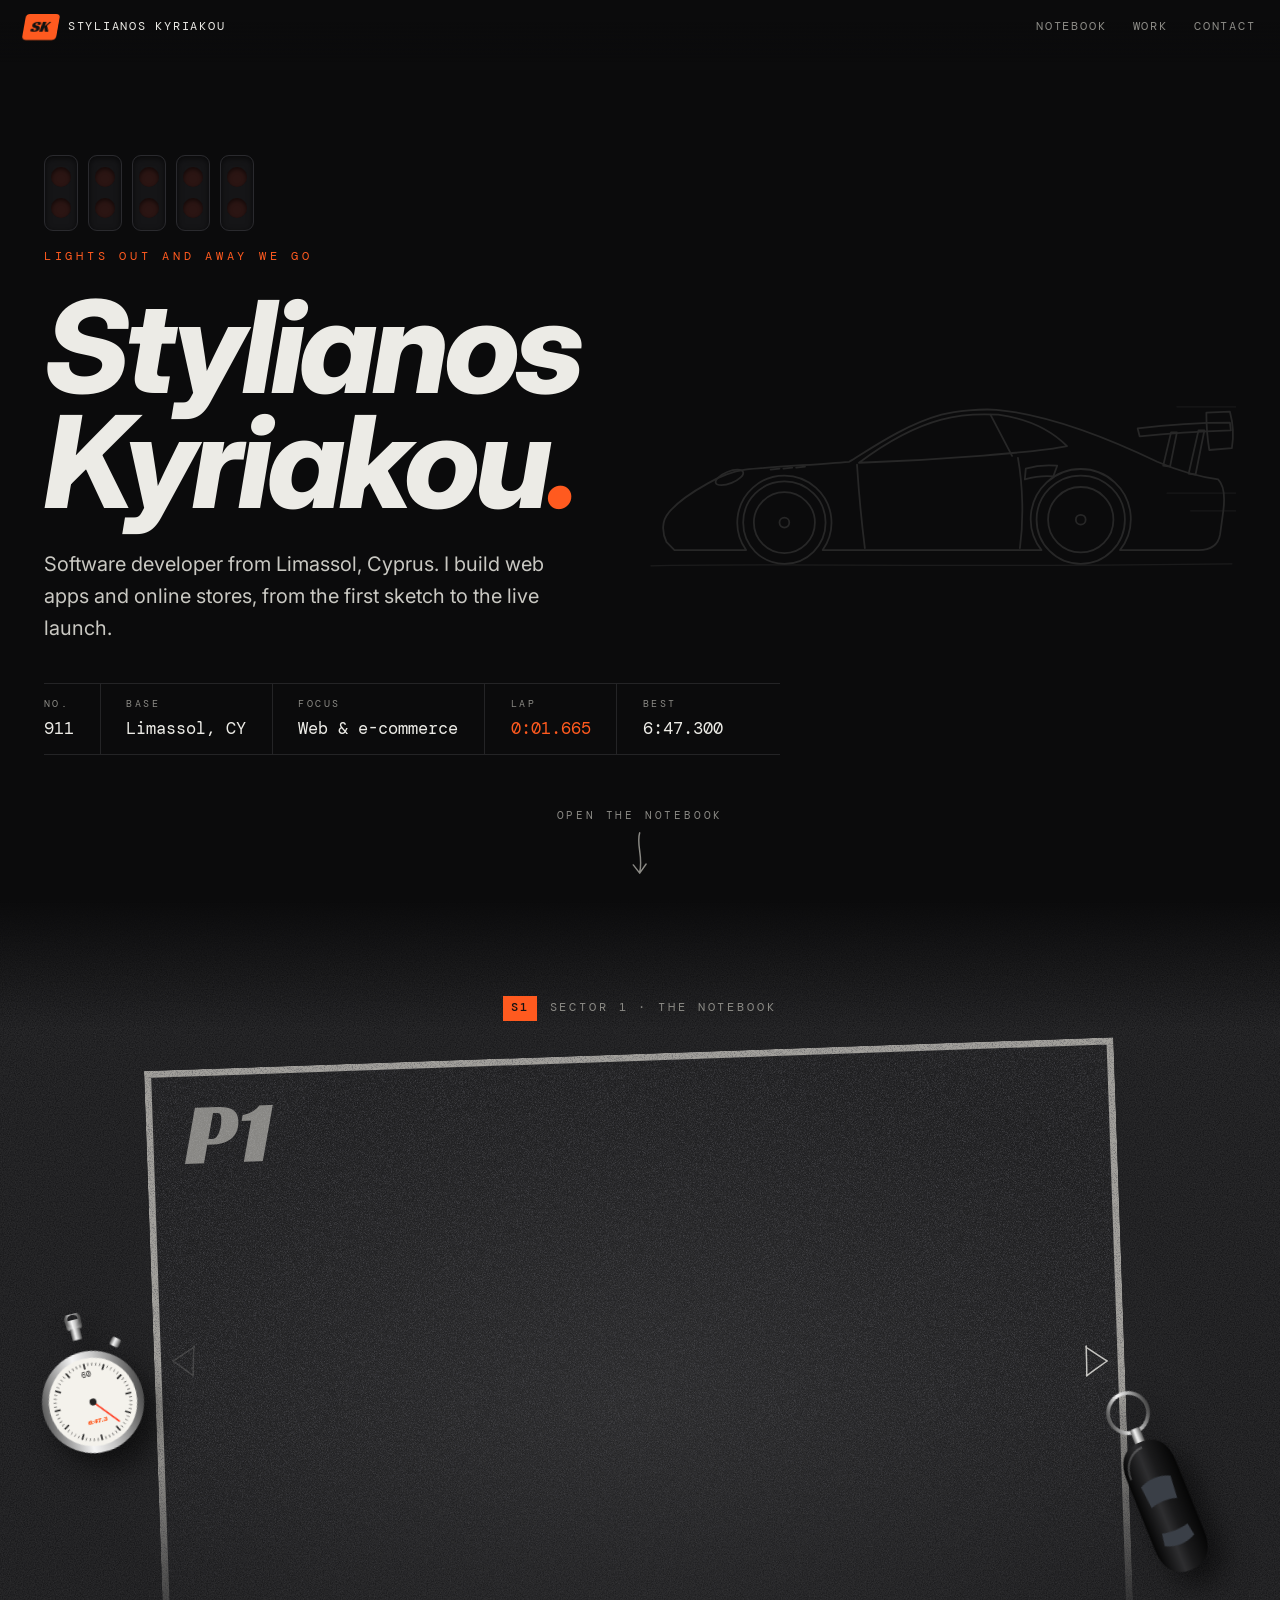
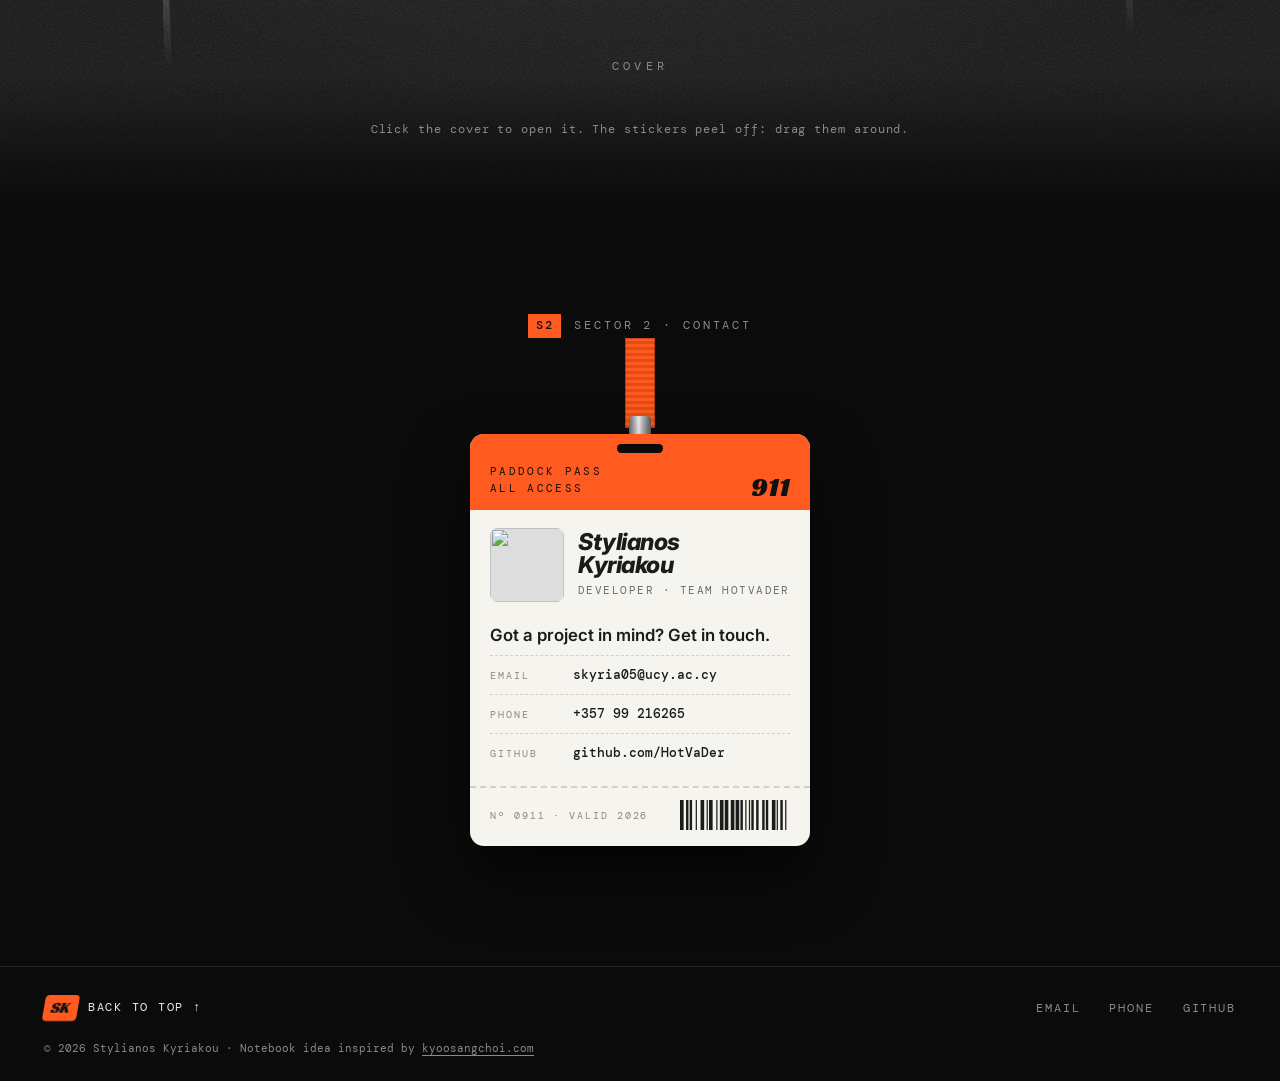
==== commit 39599c60: "Make the design clearly our own Replace the parts that echoed kyoosangchoi.com: start-lights + timin" ====
--- a/index.html
+++ b/index.html
@@ -17,41 +17,50 @@
 </head>
 <body>
   <header class="top">
-    <a class="top__logo" href="#top">stylianos kyriakou</a>
+    <a class="brand" href="#top" aria-label="Stylianos Kyriakou, back to top">
+      <span class="badge" aria-hidden="true">SK</span>
+      <span class="brand__name">Stylianos Kyriakou</span>
+    </a>
     <nav class="top__nav" aria-label="Main">
-      <a href="#notebook">/notebook/</a>
-      <a href="#notebook" data-goto="work">/work/</a>
-      <a href="#contact">/contact/</a>
+      <a href="#notebook">Notebook</a>
+      <a href="#notebook" data-goto="work">Work</a>
+      <a href="#contact">Contact</a>
     </nav>
   </header>
 
   <main>
-    <!-- HERO -->
+    <!-- HERO: start lights + timing screen -->
     <section class="hero" id="top">
       <div class="speed" aria-hidden="true"><i></i><i></i><i></i><i></i><i></i></div>
-      <div class="hero__main">
-        <h1 class="hero__name">
-          <span class="rise" style="--d:.1s"><span class="outline">S</span>tylianos</span>
-          <span class="rise hero__last" style="--d:.22s"><span class="outline">K</span>yriakou<span class="dot">.</span></span>
-        </h1>
-        <p class="hero__meta rise" style="--d:.45s">is a limassol-based developer who turns</p>
-        <p class="hero__ideas rise" style="--d:.6s">ideas into <span class="code">code.</span></p>
-      </div>
-      <div class="hero__roles rise" style="--d:.35s" aria-hidden="true"><span>Developer</span><span>Builder</span></div>
+      <div class="hero__sketch" id="hero-sketch" aria-hidden="true"></div>
+      <div class="lights" aria-hidden="true"><span></span><span></span><span></span><span></span><span></span></div>
+      <p class="hero__go" aria-hidden="true">Lights out and away we go</p>
+      <h1 class="hero__name">
+        <span class="rise" style="--d:.1s">Stylianos</span>
+        <span class="rise" style="--d:.22s">Kyriakou<span class="dot">.</span></span>
+      </h1>
+      <p class="hero__lede rise" style="--d:.4s">Software developer from Limassol, Cyprus. I build web apps and online stores, from the first sketch to the live launch.</p>
+      <dl class="timing rise" style="--d:.55s">
+        <div><dt>No.</dt><dd>911</dd></div>
+        <div><dt>Base</dt><dd>Limassol, CY</dd></div>
+        <div><dt>Focus</dt><dd>Web &amp; e-commerce</dd></div>
+        <div><dt>Lap</dt><dd class="is-live" id="lap">0:00.000</dd></div>
+        <div><dt>Best</dt><dd>6:47.300</dd></div>
+      </dl>
       <a class="hero__cue" href="#notebook">
-        open my notebook
+        Open the notebook
         <svg viewBox="0 0 24 50" fill="none" stroke="currentColor" stroke-width="1.6" stroke-linecap="round" stroke-linejoin="round" aria-hidden="true"><path d="M12 3 C8 16 16 28 12 46 M5 38 L12 47 L19 37"/></svg>
       </a>
     </section>
 
-    <!-- THE DESK + NOTEBOOK -->
+    <!-- THE NOTEBOOK, parked on a starting-grid slot -->
     <section class="desk" id="notebook" aria-label="Notebook">
-      <div class="mat" aria-hidden="true"></div>
-      <div class="prop prop--ring" aria-hidden="true"></div>
-      <div class="prop prop--pen" aria-hidden="true"></div>
+      <div class="skid" id="skid" aria-hidden="true"></div>
+      <div class="grid-slot" aria-hidden="true"><span class="grid-slot__pos">P1</span></div>
+      <div class="prop prop--watch" aria-hidden="true"></div>
       <div class="prop prop--key" aria-hidden="true"></div>
 
-      <p class="section-label">( the notebook )</p>
+      <p class="section-label"><b>S1</b>Sector 1 · The notebook</p>
 
       <div class="nb is-closed" id="nb">
         <button class="nb__arrow nb__arrow--prev" type="button" aria-label="Previous page"></button>
@@ -72,34 +81,34 @@
       </div>
     </section>
 
-    <!-- CONTACT -->
+    <!-- CONTACT: paddock pass on a lanyard -->
     <section class="contact" id="contact">
-      <p class="section-label">( contact )</p>
-      <div class="bcard" tabindex="0" aria-label="Contact card">
-        <div class="bcard__inner">
-          <div class="bcard__face bcard__front">
-            <p class="bcard__title">Let's work together!</p>
-            <div class="bcard__box"><small>CONTACT</small><strong>Stylianos Kyriakou</strong></div>
-            <p class="bcard__handle">/gh/HotVaDer</p>
+      <p class="section-label"><b>S2</b>Sector 2 · Contact</p>
+      <div class="pass">
+        <div class="pass__lanyard" aria-hidden="true"></div>
+        <div class="pass__card">
+          <span class="pass__hole" aria-hidden="true"></span>
+          <div class="pass__top"><span>PADDOCK PASS<br>ALL ACCESS</span><b>911</b></div>
+          <div class="pass__id">
+            <img class="pass__photo" id="pass-photo" alt="">
+            <div>
+              <p class="pass__name">Stylianos<br>Kyriakou</p>
+              <p class="pass__role">Developer · Team HotVaDer</p>
+            </div>
           </div>
-          <div class="bcard__face bcard__back carbon">
-            <div id="bcard-links"></div>
-            <div class="bcard__car" id="bcard-car" aria-hidden="true"></div>
-          </div>
+          <h2 class="pass__title">Got a project in mind? Get in touch.</h2>
+          <div class="pass__links" id="pass-links"></div>
+          <div class="pass__foot" id="pass-foot"><span>Nº 0911 · VALID 2026</span></div>
         </div>
       </div>
-      <p class="contact__hint" id="bcard-hint"></p>
     </section>
   </main>
 
   <footer class="foot">
     <div class="foot__inner">
-      <div>
-        <a class="foot__up" href="#top" aria-label="Back to top">↑</a>
-        <span class="foot__sig">stylianos kyriakou</span>
-      </div>
+      <a class="brand" href="#top"><span class="badge" aria-hidden="true">SK</span><span class="brand__name">Back to top ↑</span></a>
       <nav class="foot__links" id="foot-links" aria-label="Elsewhere"></nav>
-      <p class="foot__legal">all rights reserved · © <span id="year"></span> stylianos kyriakou</p>
+      <p class="foot__legal">© <span id="year"></span> Stylianos Kyriakou · Notebook idea inspired by <a href="https://kyoosangchoi.com" target="_blank" rel="noopener">kyoosangchoi.com</a></p>
     </div>
   </footer>
 
@@ -109,8 +118,10 @@
   <script src="js/notebook.js"></script>
   <script>
     // Desk props are drawn once by art.js
-    document.querySelector('.prop--pen').innerHTML = ART.pen();
+    document.querySelector('.prop--watch').innerHTML = ART.stopwatch();
     document.querySelector('.prop--key').innerHTML = ART.key();
+    document.getElementById('skid').innerHTML = ART.skid();
+    document.getElementById('hero-sketch').innerHTML = ART.car({ sketch: true });
   </script>
 </body>
 </html>
--- a/css/style.css
+++ b/css/style.css
@@ -37,10 +37,12 @@
 
 .section-label {
   position: relative; z-index: 2;
+  display: flex; align-items: center; gap: .8rem;
   margin: 0 0 2rem;
-  font-family: var(--mono); font-size: .78rem; letter-spacing: .35em;
+  font-family: var(--mono); font-size: .72rem; letter-spacing: .25em; text-transform: uppercase;
   color: var(--muted);
 }
+.section-label b { padding: .2rem .5rem; background: var(--orange); color: #111; font-weight: 500; letter-spacing: .15em; }
 
 /* Carbon fibre weave, shared by the notebook covers and the contact card */
 .carbon {
@@ -66,14 +68,20 @@
   pointer-events: none;
 }
 .top > * { pointer-events: auto; }
-.top__logo { font-family: var(--hand); font-size: 1.55rem; text-decoration: none; }
-.top__nav { display: flex; gap: 1.4rem; font-family: var(--mono); font-size: .8rem; letter-spacing: .12em; }
+.brand { display: inline-flex; align-items: center; gap: .65rem; text-decoration: none; }
+.badge {
+  display: inline-grid; place-items: center; width: 2.1rem; height: 1.6rem;
+  background: var(--orange); color: #111; border-radius: 4px;
+  font-family: var(--race); font-size: 1rem; transform: skewX(-10deg);
+}
+.brand__name { font-family: var(--mono); font-size: .78rem; letter-spacing: .14em; text-transform: uppercase; }
+.top__nav { display: flex; gap: 1.6rem; font-family: var(--mono); font-size: .74rem; letter-spacing: .16em; text-transform: uppercase; }
 .top__nav a { text-decoration: none; color: var(--muted); transition: color .2s; }
 .top__nav a:hover { color: var(--orange); }
-@media (max-width: 520px) {
+@media (max-width: 560px) {
   .top { padding: 12px 16px 20px; }
-  .top__logo { font-size: 1.3rem; }
-  .top__nav { gap: .8rem; font-size: .7rem; letter-spacing: 0; }
+  .brand__name { display: none; }
+  .top__nav { gap: 1rem; font-size: .68rem; letter-spacing: .08em; }
 }
 
 /* ============ Hero ============ */
@@ -81,40 +89,60 @@
   position: relative; isolation: isolate;
   min-height: 100svh; max-width: 1240px; margin: 0 auto;
   padding: 120px 24px 110px;
-  display: grid; grid-template-columns: 1fr auto; align-items: center; gap: 2rem;
-}
+  display: flex; flex-direction: column; justify-content: center;
+}
+
+/* Five start lights: they come on one by one, then all go out */
+.lights { display: flex; gap: 10px; margin-bottom: 1rem; }
+.lights span {
+  --d: .3s;
+  display: flex; flex-direction: column; justify-content: space-evenly; align-items: center;
+  width: 34px; height: 76px;
+  background: #151517; border: 1px solid #2a2a2e; border-radius: 9px;
+  box-shadow: inset 0 2px 6px rgba(0,0,0,.6);
+}
+.lights span::before, .lights span::after {
+  content: ''; width: 20px; height: 20px; border-radius: 50%;
+  background: #2b1513; box-shadow: inset 0 2px 4px rgba(0,0,0,.6);
+  animation: lamp calc(2.9s - var(--d)) linear var(--d);
+}
+.lights span:nth-child(2) { --d: .75s; }
+.lights span:nth-child(3) { --d: 1.2s; }
+.lights span:nth-child(4) { --d: 1.65s; }
+.lights span:nth-child(5) { --d: 2.1s; }
+.hero__go {
+  margin: 0 0 1.4rem; min-height: 1.2em;
+  font-family: var(--mono); font-size: .78rem; letter-spacing: .3em; text-transform: uppercase; color: var(--orange);
+  opacity: 0; animation: rise .6s 2.95s forwards;
+}
+
 .hero__name {
   margin: 0;
   font-style: italic; font-weight: 800;
-  font-size: clamp(3.1rem, 10.5vw, 9.2rem);
-  line-height: .92; letter-spacing: -.04em;
+  font-size: clamp(3.1rem, 10vw, 8.6rem);
+  line-height: .9; letter-spacing: -.04em;
 }
 .hero__name > span { display: block; }
-.hero__last { padding-left: .55em; }
-.outline { color: transparent; -webkit-text-stroke: .02em var(--text); }
 .dot { color: var(--orange); }
-.hero__meta {
-  margin: 2.4rem 0 .8rem;
-  font-family: var(--mono); font-size: clamp(.72rem, 1.3vw, .9rem); letter-spacing: .45em;
-  color: var(--muted);
-}
-.hero__ideas {
-  margin: 0;
-  font-style: italic; font-weight: 300;
-  font-size: clamp(1.6rem, 4.2vw, 3.2rem); letter-spacing: .32em; line-height: 1.2;
-}
-.hero__ideas .code { font-family: var(--hand); font-style: normal; font-weight: 700; letter-spacing: 0; font-size: 1.3em; color: var(--orange); }
-.hero__roles {
-  display: flex; writing-mode: vertical-rl; gap: .15em;
-  font-style: italic; font-weight: 800;
-  font-size: clamp(2.6rem, 5vw, 5rem); line-height: 1; letter-spacing: -.03em;
-}
-.hero__roles span:last-child { color: transparent; -webkit-text-stroke: .018em var(--text); }
+.hero__lede { max-width: 34rem; margin: 1.8rem 0 2.4rem; font-size: clamp(1.05rem, 1.6vw, 1.25rem); color: #c9c8c2; }
+
+/* Timing-screen strip */
+.timing {
+  display: flex; flex-wrap: wrap; margin: 0; max-width: 46rem;
+  border-top: 1px solid var(--line); border-bottom: 1px solid var(--line);
+  font-family: var(--mono);
+}
+.timing > div { padding: .8rem 1.6rem .8rem 0; margin-right: 1.6rem; border-right: 1px solid var(--line); }
+.timing > div:last-child { border-right: 0; margin-right: 0; }
+.timing dt { font-size: .62rem; letter-spacing: .25em; text-transform: uppercase; color: var(--muted); }
+.timing dd { margin: .15rem 0 0; font-size: 1.05rem; font-variant-numeric: tabular-nums; }
+.timing .is-live { color: var(--orange); }
+
 .hero__cue {
   position: absolute; left: 50%; bottom: 24px; transform: translateX(-50%);
-  display: flex; flex-direction: column; align-items: center; gap: .1rem;
-  font-family: var(--hand); font-size: 1.4rem; color: var(--muted); text-decoration: none;
-  transition: color .2s;
+  display: flex; flex-direction: column; align-items: center; gap: .3rem;
+  font-family: var(--mono); font-size: .7rem; letter-spacing: .25em; text-transform: uppercase;
+  color: var(--muted); text-decoration: none; transition: color .2s;
 }
 .hero__cue:hover { color: var(--orange); }
 .hero__cue svg { width: 22px; height: 46px; animation: bob 2.4s 2.6s ease-in-out infinite; }
@@ -133,61 +161,71 @@
 .speed i:nth-child(4) { top: 69%; width: 16vw; opacity: .3; animation-delay: .8s; }
 .speed i:nth-child(5) { top: 82%; width: 34vw; animation-delay: 2.7s; }
 
+.hero__sketch {
+  position: absolute; z-index: -1; right: 24px; top: 50%; width: min(46vw, 620px);
+  transform: translateY(-40%); color: var(--text); opacity: .12; pointer-events: none;
+}
+.hero__sketch svg { width: 100%; }
+
 .rise { opacity: 0; transform: translateY(28px); animation: rise .9s cubic-bezier(.2,.8,.2,1) forwards; animation-delay: var(--d, 0s); }
 
 @media (max-width: 820px) {
-  .hero { grid-template-columns: 1fr; align-content: center; padding: 100px 16px 120px; gap: 2.2rem; }
+  .hero { padding: 100px 16px 120px; }
   .hero__name { font-size: clamp(3.1rem, 16vw, 5.5rem); }
-  .hero__roles { writing-mode: horizontal-tb; flex-wrap: wrap; gap: .45em; font-size: clamp(1.8rem, 8vw, 2.6rem); }
-  .hero__meta { letter-spacing: .18em; margin-top: 1.8rem; }
-  .hero__ideas { letter-spacing: .18em; }
+  .lights span { width: 28px; height: 62px; }
+  .lights span::before, .lights span::after { width: 16px; height: 16px; }
+  .timing { display: grid; grid-template-columns: 1fr 1fr; }
+  .timing > div { padding: .7rem 0; margin: 0; border-right: 0; }
+  .timing > div:nth-child(n+3) { border-top: 1px solid var(--line); }
+  .timing > div:first-child { display: none; }
+  .timing > div:nth-child(n+2) { border-top: 0; }
+  .timing > div:nth-child(n+4) { border-top: 1px solid var(--line); }
+  .hero__sketch { display: none; }
 }
 
 /* ============ Desk ============ */
+/* The notebook sits on a starting-grid slot painted on asphalt */
 .desk {
   --pw: max(240px, min(400px, calc((100vw - 220px) / 2), calc((100svh - 250px) / 1.35)));
   position: relative; isolation: isolate; overflow: hidden;
   min-height: 100svh;
   padding: 96px 16px 64px;
   display: flex; flex-direction: column; align-items: center; justify-content: center;
-  background: radial-gradient(ellipse 60% 50% at 50% 55%, #18181b, var(--bg) 75%);
-}
-
-.mat {
+  background-color: #141416;
+  background-image:
+    radial-gradient(ellipse 65% 55% at 50% 55%, rgba(255,255,255,.05), transparent 70%),
+    url("data:image/svg+xml,%3Csvg xmlns='http://www.w3.org/2000/svg' width='220' height='220'%3E%3Cfilter id='n'%3E%3CfeTurbulence type='fractalNoise' baseFrequency='.85' numOctaves='3' stitchTiles='stitch'/%3E%3CfeColorMatrix values='0 0 0 0 1 0 0 0 0 1 0 0 0 0 1 0 0 0 .12 0'/%3E%3C/filter%3E%3Crect width='100%25' height='100%25' filter='url(%23n)'/%3E%3C/svg%3E");
+}
+.desk::after { /* fade into the page above and below */
+  content: ''; position: absolute; inset: 0; z-index: -1; pointer-events: none;
+  background: linear-gradient(var(--bg), transparent 14%, transparent 86%, var(--bg));
+}
+
+.grid-slot {
   position: absolute; z-index: -1; left: 50%; top: 53%;
-  width: max(calc(var(--pw) * 2 + 380px), 72vw);
-  height: calc(var(--pw) * 1.35 + 280px);
-  transform: translate(-50%, -50%) rotate(-2.5deg);
-  border-radius: 22px;
-  background-color: #1a2522;
-  background-image:
-    linear-gradient(rgba(255,255,255,.1) 1px, transparent 1px),
-    linear-gradient(90deg, rgba(255,255,255,.1) 1px, transparent 1px),
-    linear-gradient(rgba(255,255,255,.04) 1px, transparent 1px),
-    linear-gradient(90deg, rgba(255,255,255,.04) 1px, transparent 1px);
-  background-size: 100px 100px, 100px 100px, 20px 20px, 20px 20px;
-  background-position: 30px 30px;
-  box-shadow: 0 50px 90px rgba(0,0,0,.65), inset 0 0 0 1px rgba(255,255,255,.06), inset 0 0 0 6px #16201d, inset 0 0 0 7px rgba(255,255,255,.05);
-}
-.mat::before {
-  content: ''; position: absolute; inset: 0; border-radius: inherit;
-  background:
-    linear-gradient(35deg, transparent calc(50% - 1px), rgba(255,255,255,.08) 50%, transparent calc(50% + 1px)),
-    linear-gradient(-35deg, transparent calc(50% - 1px), rgba(255,255,255,.08) 50%, transparent calc(50% + 1px));
-}
-.mat::after {
-  content: ''; position: absolute; left: 30px; right: 30px; top: 10px; height: 10px; opacity: .6;
-  background: repeating-linear-gradient(90deg, rgba(255,255,255,.35) 0 1px, transparent 1px 20px);
-}
+  width: calc(var(--pw) * 2 + 170px);
+  height: calc(var(--pw) * 1.35 + 110px);
+  transform: translate(-50%, -50%) rotate(-2deg);
+  border: 7px solid rgba(240,238,230,.62); border-bottom: 0;
+  -webkit-mask-image: linear-gradient(#000 55%, transparent 92%);
+          mask-image: linear-gradient(#000 55%, transparent 92%);
+}
+.grid-slot::before { /* worn paint */
+  content: ''; position: absolute; inset: -7px;
+  background: url("data:image/svg+xml,%3Csvg xmlns='http://www.w3.org/2000/svg' width='160' height='160'%3E%3Cfilter id='n'%3E%3CfeTurbulence type='fractalNoise' baseFrequency='1.4' numOctaves='2'/%3E%3CfeColorMatrix values='0 0 0 0 .08 0 0 0 0 .08 0 0 0 0 .09 0 0 0 1.6 -.75'/%3E%3C/filter%3E%3Crect width='100%25' height='100%25' filter='url(%23n)'/%3E%3C/svg%3E");
+}
+.grid-slot__pos {
+  position: absolute; left: .35em; top: .15em;
+  font-family: var(--race); font-size: clamp(3rem, 7vw, 5.5rem); line-height: 1;
+  color: rgba(240,238,230,.5);
+}
+.skid { position: absolute; z-index: -1; left: 50%; top: 50%; width: min(1500px, 140vw); transform: translate(-50%, -50%); opacity: .55; pointer-events: none; }
+
+.desk .section-label { margin-bottom: 4.4rem; }
 
 .prop { position: absolute; z-index: 0; pointer-events: none; filter: drop-shadow(10px 18px 14px rgba(0,0,0,.55)); }
-.prop--pen { width: 34px; left: calc(50% - var(--pw) - 160px); top: calc(50% - 110px); transform: rotate(30deg); }
-.prop--key { width: 74px; left: calc(50% + var(--pw) + 70px); top: calc(50% + 30px); transform: rotate(-22deg); }
-.prop--ring {
-  width: 180px; height: 180px; filter: none; border-radius: 50%;
-  left: calc(50% + var(--pw) + 30px); top: calc(50% - 250px);
-  background: radial-gradient(circle, transparent 58%, rgba(120,78,40,.16) 61%, rgba(120,78,40,.06) 65%, transparent 69%);
-}
+.prop--watch { width: 118px; left: calc(50% - var(--pw) - 210px); top: calc(50% - 40px); transform: rotate(-14deg); }
+.prop--key { width: 74px; left: calc(50% + var(--pw) + 80px); top: calc(50% + 30px); transform: rotate(-22deg); }
 
 /* ============ Notebook ============ */
 .nb {
@@ -230,6 +268,12 @@
   backface-visibility: hidden; -webkit-backface-visibility: hidden;
 }
 .face--back { transform: rotateY(180deg); }
+/* Safari ignores backface-visibility for faces with transformed/filtered children
+   (the stickers), so also hide the side facing away, swapping at the halfway point
+   of the turn when the page is edge-on. */
+.face { transition: visibility 0s .45s; }
+.leaf.is-flipped > .face--front,
+.leaf:not(.is-flipped) > .face--back { visibility: hidden; }
 .no-anim, .no-anim * { transition: none !important; }
 
 /* Shading that sweeps across a page while it turns */
@@ -262,11 +306,12 @@
 .nb__close:hover, .nb__reset:hover { color: var(--orange); opacity: 1; }
 .nb.is-closed .nb__close { visibility: hidden; }
 .nb__foot { grid-area: foot; display: flex; flex-wrap: wrap; justify-content: center; align-items: baseline; gap: .2rem 1.2rem; text-align: center; }
-.nb__hint { margin: .2rem 0 0; font-family: var(--hand); font-size: 1.25rem; color: var(--muted); }
+.nb__hint { margin: .4rem 0 0; font-family: var(--mono); font-size: .72rem; letter-spacing: .08em; color: var(--muted); }
 
 @media (max-width: 819px) {
   .desk { --pw: min(400px, calc(100vw - 32px)); padding-top: 88px; }
-  .prop { display: none; }
+  .desk .section-label { margin-bottom: 2rem; }
+  .prop, .grid-slot { display: none; }
   .nb {
     grid-template-columns: auto 1fr auto;
     grid-template-areas: "stage stage stage" "prev bar next" "foot foot foot";
@@ -354,10 +399,10 @@
   font-family: var(--race); font-size: 1.5em; color: #111;
 }
 .stk-oval {
-  aspect-ratio: 1.55; border-radius: 50%;
+  aspect-ratio: 1.9; border-radius: 50%;
   display: grid; place-items: center;
-  background: #fafafa; border: .18em solid #111; box-shadow: 0 0 0 .2em #fafafa;
-  font-weight: 800; font-size: 1.7em; color: #111;
+  background: #fafafa; border: .22em solid #111; box-shadow: 0 0 0 .25em #fafafa;
+  font-family: var(--race); font-size: 1.35em; color: #111;
 }
 .stk-hazard {
   height: 1.9em; display: grid; place-items: center;
@@ -499,7 +544,7 @@
 .shot__ph span { font-family: var(--race); font-size: 3.4em; line-height: 1; color: #c9bfa7; }
 .shot__ph small { font-family: var(--hand); font-size: 1.2em; color: #a2977e; }
 .sticky {
-  position: absolute; right: 1.1em; top: 13.6em; z-index: 3;
+  position: absolute; right: -.8em; bottom: -.5em; z-index: 3;
   width: 7.6em; padding: .55em .7em .7em;
   background: #ffe36e; color: #3d3300;
   font-family: var(--hand); font-size: 1.15em; line-height: 1.1;
@@ -526,7 +571,7 @@
 /* Contact page */
 .c-links { margin: 1em 0; padding: 0; list-style: none; font-family: var(--mono); font-size: .78em; }
 .c-links li { display: flex; gap: .8em; padding: .4em 0; border-bottom: 1px dashed #cdc3ad; }
-.c-links span { width: 4.5em; color: #8a8170; }
+.c-links span { width: 5.5em; flex: none; color: #8a8170; font-size: .8em; letter-spacing: .15em; text-transform: uppercase; }
 .flag {
   position: absolute; right: 2.6em; bottom: 3.6em;
   width: 5em; height: 3.2em;
@@ -536,61 +581,72 @@
 }
 .flag::before { content: ''; position: absolute; left: -.35em; top: -.3em; width: .2em; height: 7em; background: #6b5a3a; border-radius: .1em; }
 
-/* ============ Contact card ============ */
-.contact { padding: 110px 16px 120px; display: flex; flex-direction: column; align-items: center; text-align: center; }
-.bcard { width: min(460px, 100%); aspect-ratio: 1.75; perspective: 1400px; cursor: pointer; border-radius: 6px; }
-.bcard__inner { position: relative; width: 100%; height: 100%; transform-style: preserve-3d; transition: transform .9s cubic-bezier(.2,.8,.2,1); }
-@media (hover: hover) {
-  .bcard:hover .bcard__inner, .bcard:focus-within .bcard__inner { transform: rotateY(180deg); }
-}
-.bcard.is-flipped .bcard__inner { transform: rotateY(180deg); }
-.bcard__face {
-  position: absolute; inset: 0; overflow: hidden; border-radius: 6px;
-  backface-visibility: hidden; -webkit-backface-visibility: hidden;
+/* ============ Contact: paddock pass ============ */
+.contact { padding: 0 16px 120px; display: flex; flex-direction: column; align-items: center; text-align: center; }
+.contact .section-label { margin: 110px 0 0; }
+.pass { width: min(340px, 88vw); transform-origin: 50% 0; animation: swing 6s ease-in-out infinite; }
+.pass:hover, .pass:focus-within { animation-play-state: paused; }
+.pass__lanyard {
+  position: relative; width: 30px; height: 90px; margin: 0 auto;
+  background: repeating-linear-gradient(180deg, #ff5a1f 0 3px, #e14d16 3px 6px);
+  box-shadow: inset 0 0 0 1px rgba(0,0,0,.25);
+}
+.pass__lanyard::after { /* clip */
+  content: ''; position: absolute; left: 50%; bottom: -14px; width: 22px; height: 26px; transform: translateX(-50%);
+  border-radius: 4px 4px 9px 9px;
+  background: linear-gradient(90deg, #6b6b6b, #f2f2f2 45%, #bdbdbd 60%, #5a5a5a);
+}
+.pass__card {
+  position: relative; margin-top: 6px; overflow: hidden; text-align: left;
+  background: #f6f4ee; color: #1b1b1b; border-radius: 14px;
   box-shadow: 0 30px 60px rgba(0,0,0,.6);
 }
-.bcard__front {
-  display: flex; flex-direction: column; align-items: center; justify-content: center;
-  background: #e8e5de linear-gradient(160deg, rgba(255,255,255,.5), transparent 60%);
-  color: #2a2a2a; font-family: Georgia, 'Times New Roman', serif;
-}
-.bcard__title { margin: 0 0 1.1rem; font-size: clamp(1.5rem, 6vw, 2.2rem); letter-spacing: -.01em; }
-.bcard__box { padding: .45rem 1.6rem .5rem; border: 1.5px solid #3a3a3a; }
-.bcard__box small { display: block; font-size: .66rem; font-weight: 700; letter-spacing: .28em; }
-.bcard__box strong { font-weight: 400; font-size: 1.15rem; }
-.bcard__handle { position: absolute; right: 6%; bottom: 7%; margin: 0; font-size: .85rem; color: #555; }
-.bcard__back {
-  transform: rotateY(180deg);
-  display: flex; flex-direction: column; justify-content: center; align-items: flex-start;
-  padding: 0 9%; text-align: left;
-  font-family: var(--mono); font-size: clamp(.72rem, 2.6vw, .88rem);
-}
-.bcard__back p { position: relative; z-index: 1; margin: .3rem 0; }
-.bcard__back span { display: inline-block; width: 4.4em; color: var(--muted); }
-.bcard__back a { text-decoration: none; }
-.bcard__back a:hover { color: var(--orange); }
-.bcard__car { position: absolute; right: -8%; bottom: 4%; width: 56%; opacity: .95; }
-.contact__hint { margin: 1.4rem 0 0; font-family: var(--hand); font-size: 1.25rem; color: var(--muted); }
+.pass__hole { position: absolute; left: 50%; top: 10px; width: 46px; height: 9px; transform: translateX(-50%); border-radius: 9px; background: var(--bg); box-shadow: inset 0 1px 2px rgba(0,0,0,.6); }
+.pass__top {
+  display: flex; justify-content: space-between; align-items: flex-end;
+  padding: 30px 20px 12px; background: var(--orange); color: #111;
+  font-family: var(--mono); font-size: .66rem; letter-spacing: .22em;
+}
+.pass__top b { font-family: var(--race); font-weight: 400; font-size: 1.7rem; letter-spacing: 0; line-height: .8; }
+.pass__id { display: flex; gap: 14px; align-items: center; padding: 18px 20px 6px; }
+.pass__photo { width: 74px; height: 74px; flex: none; border-radius: 8px; object-fit: cover; background: #ddd; }
+.pass__name { margin: 0; font-style: italic; font-weight: 800; font-size: 1.45rem; line-height: 1; letter-spacing: -.02em; }
+.pass__role { margin: .35rem 0 0; font-family: var(--mono); font-size: .66rem; letter-spacing: .14em; text-transform: uppercase; color: #6b6b6b; }
+.pass__title { margin: 14px 20px 6px; font-size: 1.05rem; font-weight: 600; }
+.pass__links { padding: 0 20px 6px; }
+.pass__links a {
+  display: grid; grid-template-columns: 5.2rem 1fr; align-items: baseline;
+  padding: .55rem 0; border-top: 1px dashed #d4d0c6;
+  color: inherit; text-decoration: none; font-family: var(--mono); font-size: .8rem;
+}
+.pass__links a span { font-size: .62rem; letter-spacing: .2em; text-transform: uppercase; color: #8a867c; }
+.pass__links a:hover b { color: var(--orange); }
+.pass__links b { font-weight: 500; overflow-wrap: anywhere; }
+.pass__foot {
+  display: flex; justify-content: space-between; align-items: center; gap: 16px;
+  margin-top: 8px; padding: 12px 20px 16px; border-top: 2px dashed #d4d0c6;
+  font-family: var(--mono); font-size: .6rem; letter-spacing: .2em; color: #8a867c;
+}
+.pass__foot svg { width: 110px; height: 30px; color: #1b1b1b; }
 
 /* ============ Footer ============ */
 .foot { border-top: 1px solid var(--line); }
 .foot__inner {
-  max-width: 1240px; margin: 0 auto; padding: 28px 24px 20px;
-  display: grid; grid-template-columns: 1fr auto; align-items: end; gap: 1rem 2rem;
-}
-.foot__up { display: block; font-family: var(--mono); color: var(--muted); text-decoration: none; }
-.foot__up:hover { color: var(--orange); }
-.foot__sig { font-family: var(--hand); font-size: 1.5rem; }
-.foot__links { display: flex; flex-wrap: wrap; gap: .5rem 2.2rem; font-family: var(--mono); font-size: .8rem; letter-spacing: .3em; }
-.foot__links a { text-underline-offset: .3em; }
+  max-width: 1240px; margin: 0 auto; padding: 28px 24px 24px;
+  display: grid; grid-template-columns: 1fr auto; align-items: center; gap: 1.2rem 2rem;
+}
+.foot__links { display: flex; flex-wrap: wrap; gap: .5rem 1.8rem; font-family: var(--mono); font-size: .74rem; letter-spacing: .16em; text-transform: uppercase; }
+.foot__links a { color: var(--muted); text-decoration: none; }
 .foot__links a:hover { color: var(--orange); }
-.foot__legal {
-  grid-column: 1 / -1; margin: .8rem 0 0; text-align: center;
-  font-family: var(--mono); font-size: .62rem; letter-spacing: .35em; text-transform: uppercase; color: var(--muted);
-}
+.foot__legal { grid-column: 1 / -1; margin: 0; font-family: var(--mono); font-size: .68rem; color: var(--muted); }
+.foot__legal a { color: inherit; text-underline-offset: .25em; }
+.foot__legal a:hover { color: var(--orange); }
+@media (max-width: 560px) { .foot__inner { grid-template-columns: 1fr; } }
 
 /* ============ Motion ============ */
 @keyframes rise { to { opacity: 1; transform: none; } }
+@keyframes lamp { 0.5%, 99.5% { background: #ff2a1a; box-shadow: 0 0 14px 3px rgba(255,42,26,.65), inset 0 -3px 5px rgba(0,0,0,.25); } }
+@keyframes swing { 0%, 100% { transform: rotate(-1.4deg); } 50% { transform: rotate(1.4deg); } }
 @keyframes draw { to { stroke-dashoffset: 0; } }
 @keyframes bob { 50% { transform: translateY(6px); } }
 @keyframes streak { 0% { transform: translateX(-40vw); } 60%, 100% { transform: translateX(140vw); } }
@@ -613,5 +669,7 @@
     animation-iteration-count: 1 !important;
     transition-duration: .001s !important;
   }
+  .face { transition-delay: 0s !important; }
+  .pass { animation: none; }
   .speed { display: none; }
 }
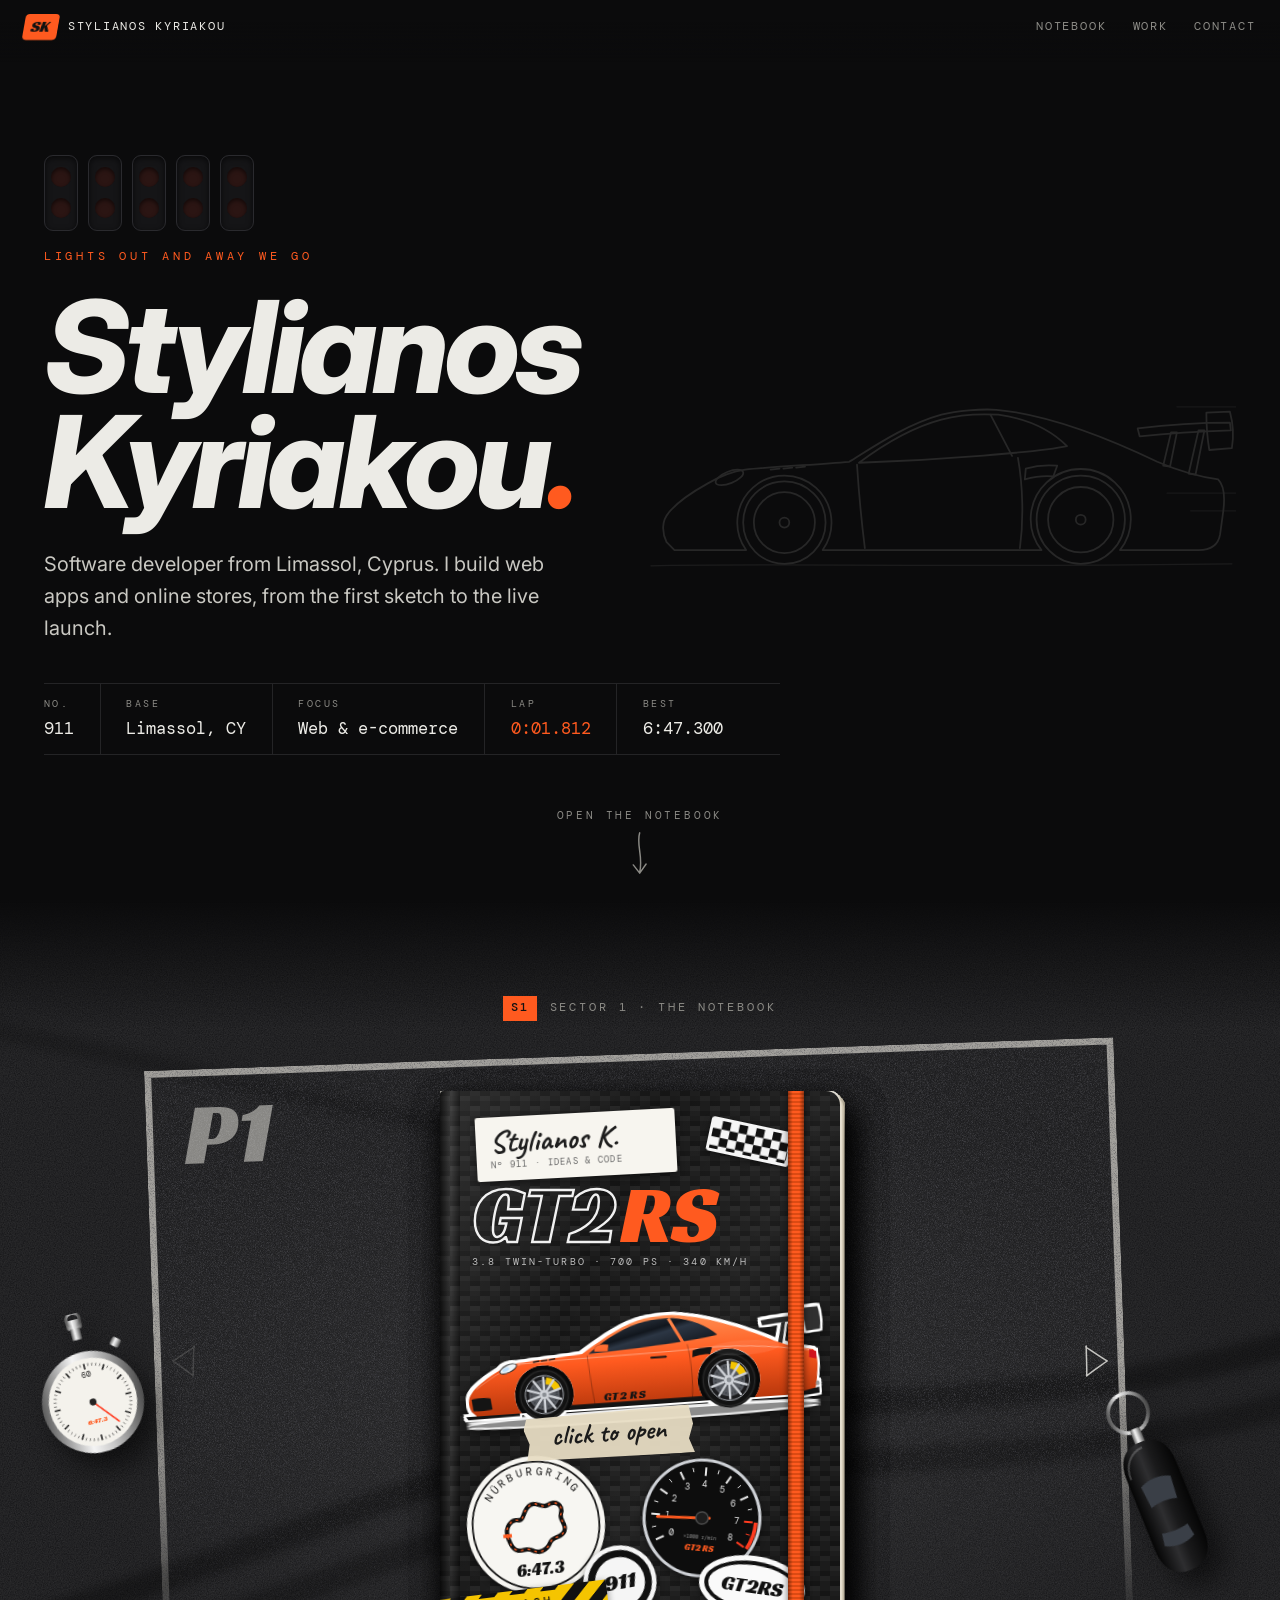
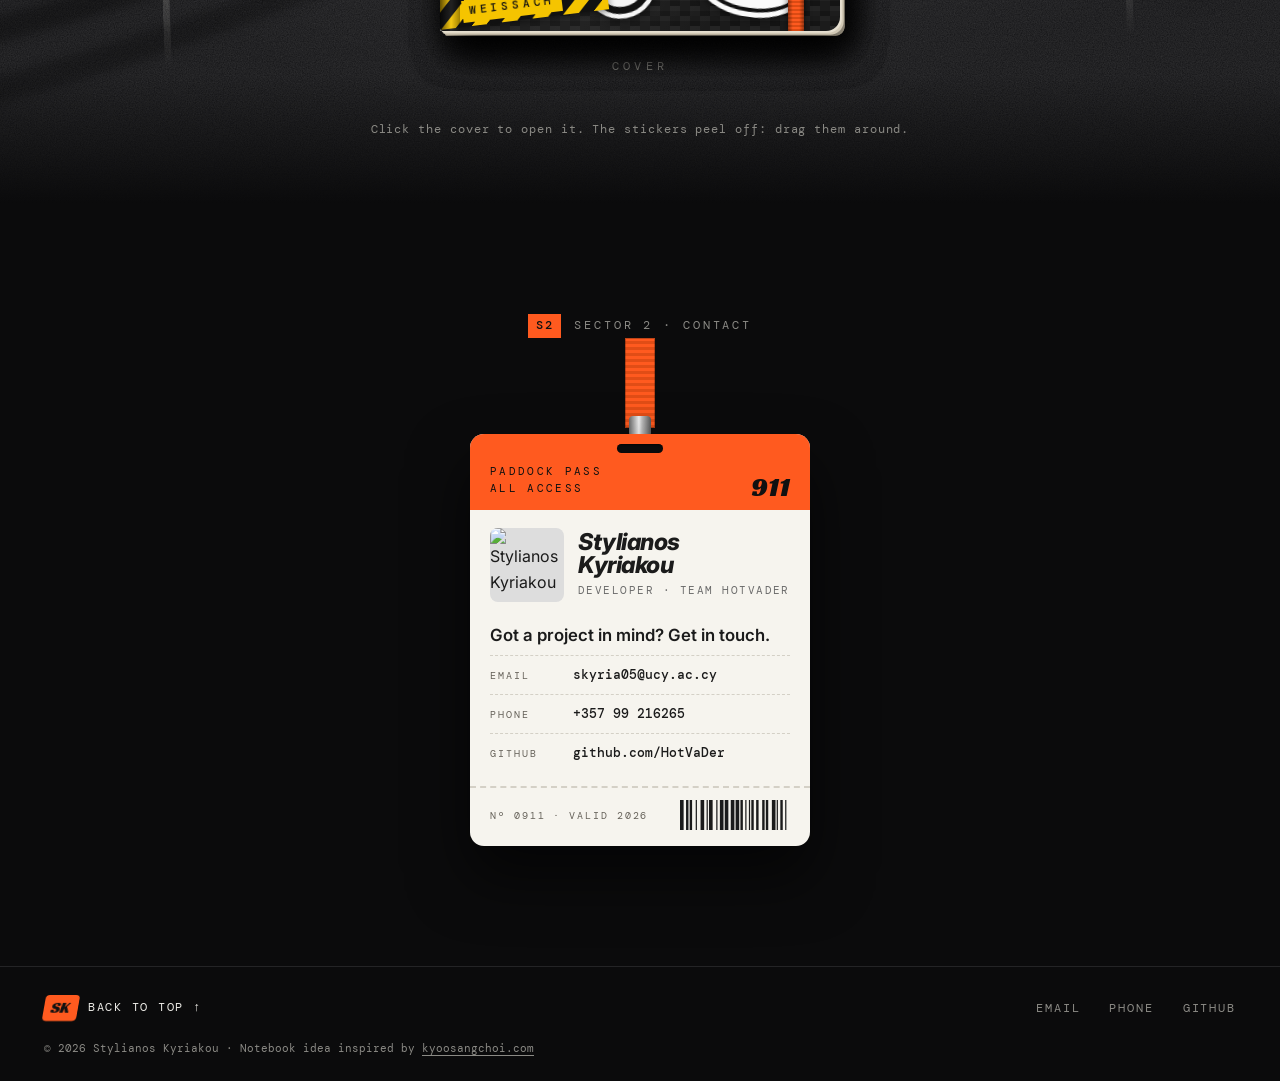
==== commit 7c9df553: "SEO: metadata, structured data, social preview, sitemap, faster first paint - Title/description targ" ====
--- a/index.html
+++ b/index.html
@@ -3,21 +3,78 @@
 <head>
   <meta charset="utf-8">
   <meta name="viewport" content="width=device-width, initial-scale=1">
-  <title>Stylianos Kyriakou · HotVaDer</title>
-  <meta name="description" content="Stylianos Kyriakou (HotVaDer), developer from Limassol, Cyprus. Projects, notes and ideas, kept in a notebook.">
-  <meta property="og:title" content="Stylianos Kyriakou · HotVaDer">
-  <meta property="og:description" content="Developer from Limassol, Cyprus. Open the notebook.">
-  <meta property="og:type" content="website">
+  <title>Stylianos Kyriakou · Web Developer in Limassol, Cyprus</title>
+  <meta name="description" content="Stylianos Kyriakou (HotVaDer) is a software developer in Limassol, Cyprus, building web apps and online stores with Next.js, Supabase and Stripe. See projects and get in touch.">
+  <meta name="author" content="Stylianos Kyriakou">
+  <meta name="robots" content="index, follow, max-image-preview:large">
+  <link rel="canonical" href="https://hotvader.github.io/">
+
+  <!-- Social previews -->
+  <meta property="og:type" content="profile">
+  <meta property="og:site_name" content="Stylianos Kyriakou">
+  <meta property="og:locale" content="en_GB">
+  <meta property="og:url" content="https://hotvader.github.io/">
+  <meta property="og:title" content="Stylianos Kyriakou · Web Developer in Limassol, Cyprus">
+  <meta property="og:description" content="Web apps and online stores, from the first sketch to the live launch. Open the notebook.">
+  <meta property="og:image" content="https://hotvader.github.io/assets/img/og.png">
+  <meta property="og:image:width" content="1200">
+  <meta property="og:image:height" content="630">
+  <meta property="og:image:alt" content="Stylianos Kyriakou, web developer. A GT2 RS-themed portfolio.">
+  <meta property="profile:first_name" content="Stylianos">
+  <meta property="profile:last_name" content="Kyriakou">
+  <meta name="twitter:card" content="summary_large_image">
+  <meta name="twitter:title" content="Stylianos Kyriakou · Web Developer in Limassol, Cyprus">
+  <meta name="twitter:description" content="Web apps and online stores, from the first sketch to the live launch.">
+  <meta name="twitter:image" content="https://hotvader.github.io/assets/img/og.png">
+
+  <!-- Who this page is about, for search engines -->
+  <script type="application/ld+json">
+  {
+    "@context": "https://schema.org",
+    "@type": "ProfilePage",
+    "url": "https://hotvader.github.io/",
+    "name": "Stylianos Kyriakou · Web Developer in Limassol, Cyprus",
+    "inLanguage": "en",
+    "mainEntity": {
+      "@type": "Person",
+      "@id": "https://hotvader.github.io/#person",
+      "name": "Stylianos Kyriakou",
+      "alternateName": ["HotVaDer", "Στυλιανός Κυριάκου"],
+      "givenName": "Stylianos",
+      "familyName": "Kyriakou",
+      "jobTitle": "Software Developer",
+      "description": "Software developer in Limassol, Cyprus, building web apps and online stores.",
+      "url": "https://hotvader.github.io/",
+      "image": "https://github.com/HotVaDer.png?size=400",
+      "email": "mailto:skyria05@ucy.ac.cy",
+      "telephone": "+357 99 216265",
+      "address": { "@type": "PostalAddress", "addressLocality": "Limassol", "addressCountry": "CY" },
+      "affiliation": { "@type": "CollegeOrUniversity", "name": "University of Cyprus", "url": "https://www.ucy.ac.cy" },
+      "knowsAbout": ["Web development", "E-commerce", "Next.js", "React", "Supabase", "Stripe", "JavaScript", "Python", "Java", "SQL"],
+      "sameAs": ["https://github.com/HotVaDer"],
+      "subjectOf": [
+        { "@type": "WebSite", "name": "Exotic Lives", "url": "https://exoticlives.com", "description": "Online reptile shop and custom terrarium service in Cyprus." },
+        { "@type": "WebSite", "name": "Fancy Accessories", "url": "https://fancy-accessories.vercel.app", "description": "Online store for jewellery, Arabic perfumes and Korean cosmetics." },
+        { "@type": "WebSite", "name": "POAA Sea Marathon 2026", "url": "https://poaa-marathon.vercel.app", "description": "Fundraising site for the YGEIA Sea Marathon in support of POAA Limassol." }
+      ]
+    }
+  }
+  </script>
+
   <meta name="theme-color" content="#0b0b0c">
   <link rel="icon" href="assets/img/favicon.svg" type="image/svg+xml">
+  <link rel="apple-touch-icon" href="assets/img/apple-touch-icon.png">
   <link rel="preconnect" href="https://fonts.googleapis.com">
   <link rel="preconnect" href="https://fonts.gstatic.com" crossorigin>
-  <link href="https://fonts.googleapis.com/css2?family=Caveat:wght@500;700&family=DM+Mono:wght@400;500&family=Inter:ital,opsz,wght@0,14..32,300..800;1,14..32,300..800&family=Racing+Sans+One&display=swap" rel="stylesheet">
+  <!-- Fonts load without blocking the first paint -->
+  <link rel="preload" as="style" href="https://fonts.googleapis.com/css2?family=Caveat:wght@500;700&amp;family=DM+Mono:wght@400;500&amp;family=Inter:ital,opsz,wght@0,14..32,300..800;1,14..32,300..800&amp;family=Racing+Sans+One&amp;display=swap">
+  <link rel="stylesheet" href="https://fonts.googleapis.com/css2?family=Caveat:wght@500;700&amp;family=DM+Mono:wght@400;500&amp;family=Inter:ital,opsz,wght@0,14..32,300..800;1,14..32,300..800&amp;family=Racing+Sans+One&amp;display=swap" media="print" onload="this.media='all'">
+  <noscript><link rel="stylesheet" href="https://fonts.googleapis.com/css2?family=Caveat:wght@500;700&amp;family=DM+Mono:wght@400;500&amp;family=Inter:ital,opsz,wght@0,14..32,300..800;1,14..32,300..800&amp;family=Racing+Sans+One&amp;display=swap"></noscript>
   <link rel="stylesheet" href="css/style.css">
 </head>
 <body>
   <header class="top">
-    <a class="brand" href="#top" aria-label="Stylianos Kyriakou, back to top">
+    <a class="brand" href="#top">
       <span class="badge" aria-hidden="true">SK</span>
       <span class="brand__name">Stylianos Kyriakou</span>
     </a>
@@ -74,6 +131,18 @@
           <span class="nb__counter" aria-live="polite"></span>
           <button class="nb__close" type="button">close the notebook ×</button>
         </div>
+        <noscript>
+          <div class="nb-static">
+            <h2>Projects</h2>
+            <ul>
+              <li><a href="https://github.com/HotVaDer/PhysioPath">PhysioPath</a>: voice notes from physiotherapists turned into home exercise programs and clinical notes, in Greek.</li>
+              <li><a href="https://exoticlives.com">Exotic Lives</a>: online reptile shop and custom terrarium service in Cyprus (Next.js, Supabase, Stripe).</li>
+              <li><a href="https://fancy-accessories.vercel.app">Fancy Accessories</a>: online store for jewellery, Arabic perfumes and Korean cosmetics (Next.js, Supabase).</li>
+              <li><a href="https://poaa-marathon.vercel.app">POAA Marathon</a>: fundraising site for the 2026 YGEIA Sea Marathon in support of POAA Limassol.</li>
+            </ul>
+            <p>Contact: <a href="mailto:skyria05@ucy.ac.cy">skyria05@ucy.ac.cy</a> · <a href="tel:+35799216265">+357 99 216265</a> · <a href="https://github.com/HotVaDer">GitHub</a></p>
+          </div>
+        </noscript>
         <div class="nb__foot">
           <p class="nb__hint"></p>
           <button class="nb__reset" type="button" hidden>put the stickers back</button>
@@ -90,7 +159,7 @@
           <span class="pass__hole" aria-hidden="true"></span>
           <div class="pass__top"><span>PADDOCK PASS<br>ALL ACCESS</span><b>911</b></div>
           <div class="pass__id">
-            <img class="pass__photo" id="pass-photo" alt="">
+            <img class="pass__photo" id="pass-photo" alt="Stylianos Kyriakou" width="74" height="74" loading="lazy">
             <div>
               <p class="pass__name">Stylianos<br>Kyriakou</p>
               <p class="pass__role">Developer · Team HotVaDer</p>
--- a/css/style.css
+++ b/css/style.css
@@ -80,7 +80,7 @@
 .top__nav a:hover { color: var(--orange); }
 @media (max-width: 560px) {
   .top { padding: 12px 16px 20px; }
-  .brand__name { display: none; }
+  .brand__name { position: absolute; width: 1px; height: 1px; overflow: hidden; clip: rect(0 0 0 0); white-space: nowrap; }
   .top__nav { gap: 1rem; font-size: .68rem; letter-spacing: .08em; }
 }
 
@@ -168,6 +168,8 @@
 .hero__sketch svg { width: 100%; }
 
 .rise { opacity: 0; transform: translateY(28px); animation: rise .9s cubic-bezier(.2,.8,.2,1) forwards; animation-delay: var(--d, 0s); }
+/* The name is the page's largest element: slide it in without hiding it, so it paints right away */
+.hero__name .rise { opacity: 1; animation-name: slide-up; }
 
 @media (max-width: 820px) {
   .hero { padding: 100px 16px 120px; }
@@ -306,6 +308,8 @@
 .nb__close:hover, .nb__reset:hover { color: var(--orange); opacity: 1; }
 .nb.is-closed .nb__close { visibility: hidden; }
 .nb__foot { grid-area: foot; display: flex; flex-wrap: wrap; justify-content: center; align-items: baseline; gap: .2rem 1.2rem; text-align: center; }
+.nb-static { grid-column: 1 / -1; max-width: 40rem; margin-top: 2rem; padding: 1.5rem; background: var(--paper); color: var(--paper-text); border-radius: 8px; text-align: left; }
+.nb-static a { color: var(--ink); }
 .nb__hint { margin: .4rem 0 0; font-family: var(--mono); font-size: .72rem; letter-spacing: .08em; color: var(--muted); }
 
 @media (max-width: 819px) {
@@ -619,13 +623,13 @@
   padding: .55rem 0; border-top: 1px dashed #d4d0c6;
   color: inherit; text-decoration: none; font-family: var(--mono); font-size: .8rem;
 }
-.pass__links a span { font-size: .62rem; letter-spacing: .2em; text-transform: uppercase; color: #8a867c; }
+.pass__links a span { font-size: .62rem; letter-spacing: .2em; text-transform: uppercase; color: #66625a; }
 .pass__links a:hover b { color: var(--orange); }
 .pass__links b { font-weight: 500; overflow-wrap: anywhere; }
 .pass__foot {
   display: flex; justify-content: space-between; align-items: center; gap: 16px;
   margin-top: 8px; padding: 12px 20px 16px; border-top: 2px dashed #d4d0c6;
-  font-family: var(--mono); font-size: .6rem; letter-spacing: .2em; color: #8a867c;
+  font-family: var(--mono); font-size: .6rem; letter-spacing: .2em; color: #66625a;
 }
 .pass__foot svg { width: 110px; height: 30px; color: #1b1b1b; }
 
@@ -645,6 +649,7 @@
 
 /* ============ Motion ============ */
 @keyframes rise { to { opacity: 1; transform: none; } }
+@keyframes slide-up { to { transform: none; } }
 @keyframes lamp { 0.5%, 99.5% { background: #ff2a1a; box-shadow: 0 0 14px 3px rgba(255,42,26,.65), inset 0 -3px 5px rgba(0,0,0,.25); } }
 @keyframes swing { 0%, 100% { transform: rotate(-1.4deg); } 50% { transform: rotate(1.4deg); } }
 @keyframes draw { to { stroke-dashoffset: 0; } }
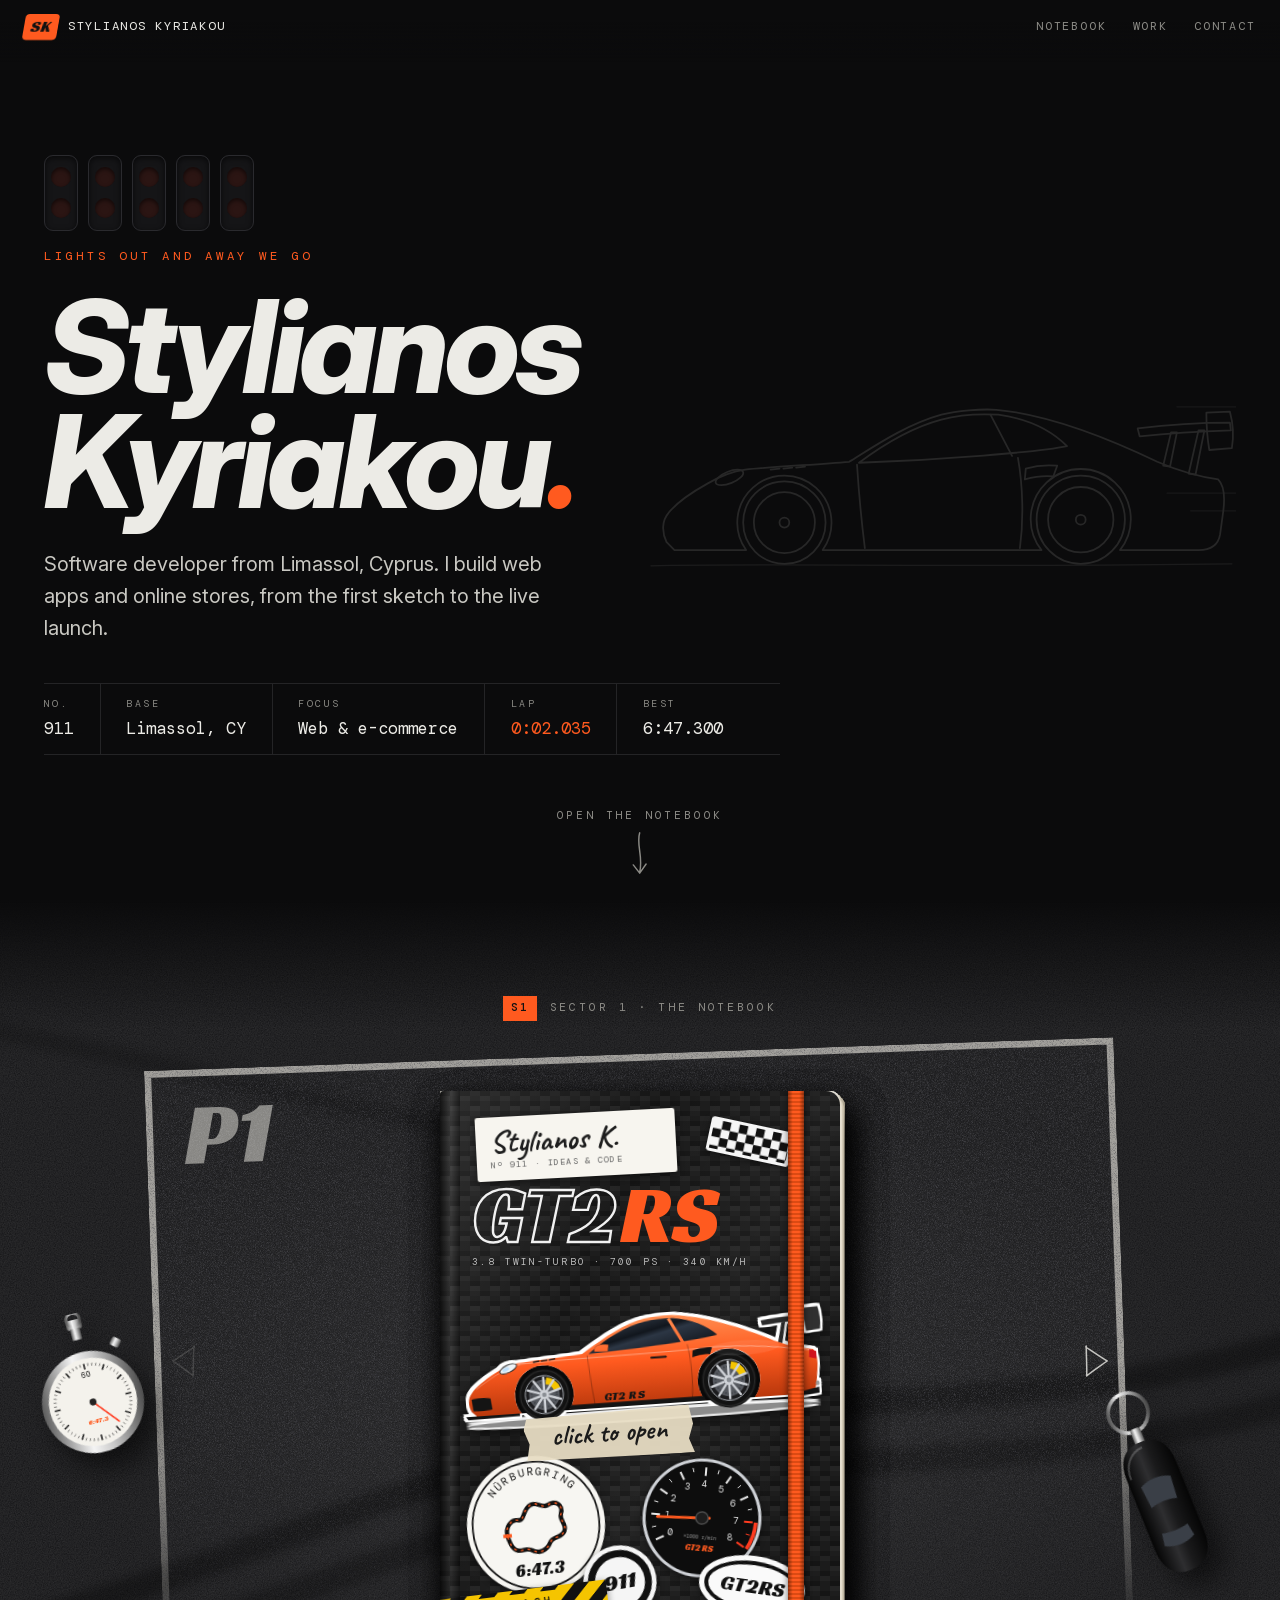
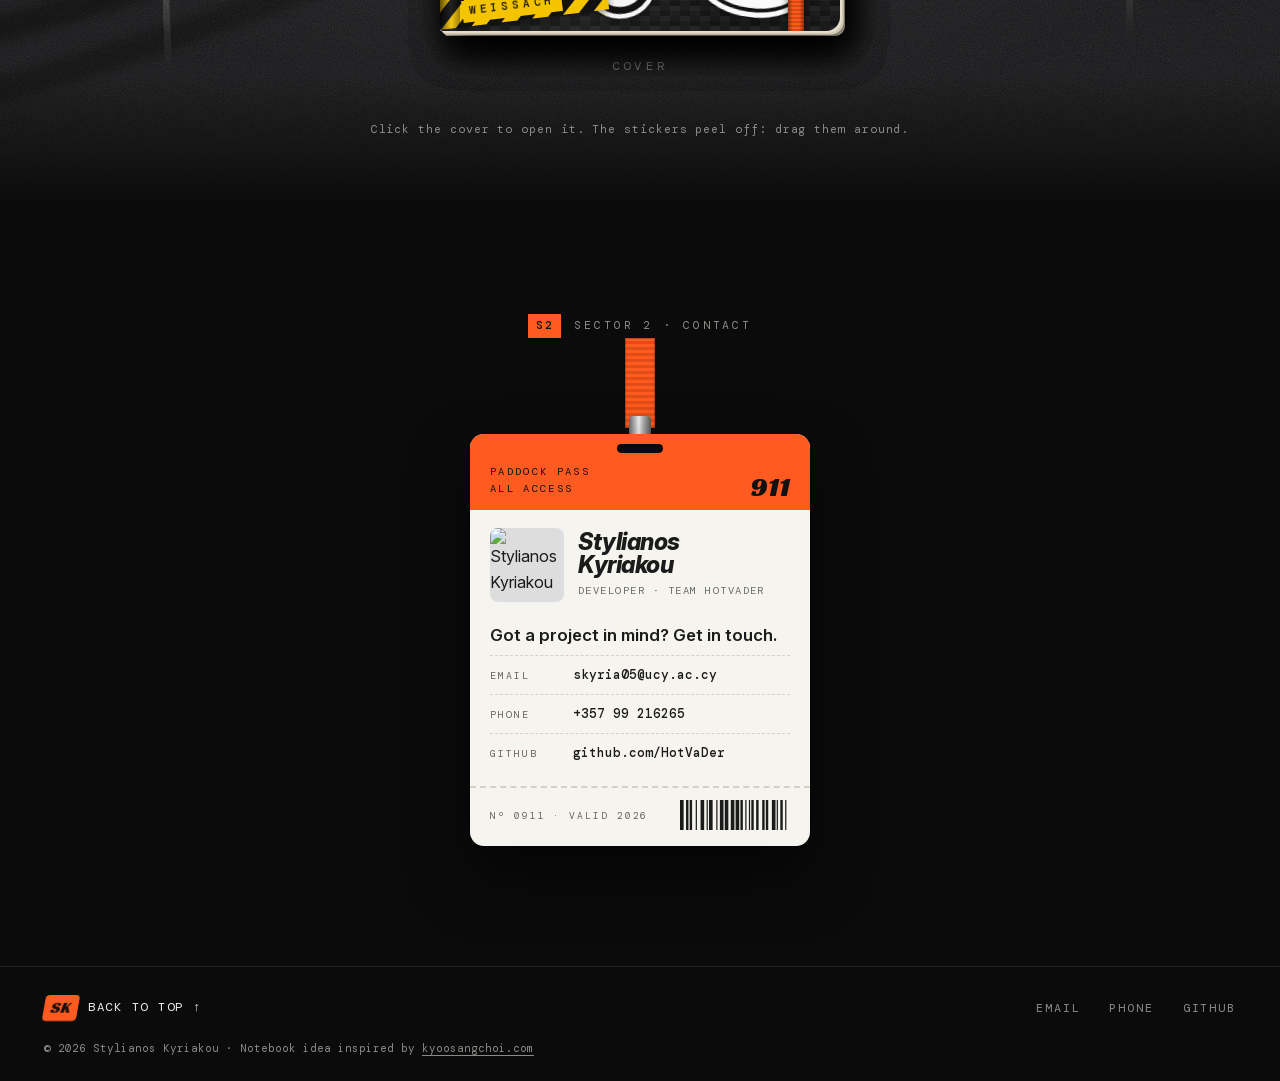
==== commit 7470cd7c: "Self-host fonts and defer scripts for a faster, steadier first paint Google Fonts round-trips made L" ====
--- a/index.html
+++ b/index.html
@@ -64,12 +64,9 @@
   <meta name="theme-color" content="#0b0b0c">
   <link rel="icon" href="assets/img/favicon.svg" type="image/svg+xml">
   <link rel="apple-touch-icon" href="assets/img/apple-touch-icon.png">
-  <link rel="preconnect" href="https://fonts.googleapis.com">
-  <link rel="preconnect" href="https://fonts.gstatic.com" crossorigin>
-  <!-- Fonts load without blocking the first paint -->
-  <link rel="preload" as="style" href="https://fonts.googleapis.com/css2?family=Caveat:wght@500;700&amp;family=DM+Mono:wght@400;500&amp;family=Inter:ital,opsz,wght@0,14..32,300..800;1,14..32,300..800&amp;family=Racing+Sans+One&amp;display=swap">
-  <link rel="stylesheet" href="https://fonts.googleapis.com/css2?family=Caveat:wght@500;700&amp;family=DM+Mono:wght@400;500&amp;family=Inter:ital,opsz,wght@0,14..32,300..800;1,14..32,300..800&amp;family=Racing+Sans+One&amp;display=swap" media="print" onload="this.media='all'">
-  <noscript><link rel="stylesheet" href="https://fonts.googleapis.com/css2?family=Caveat:wght@500;700&amp;family=DM+Mono:wght@400;500&amp;family=Inter:ital,opsz,wght@0,14..32,300..800;1,14..32,300..800&amp;family=Racing+Sans+One&amp;display=swap"></noscript>
+  <!-- Fonts are self-hosted; the italic face of the big name is preloaded so it paints once, in the right font -->
+  <link rel="preload" href="assets/fonts/inter-italic-latin-UcCm3Fwr.woff2" as="font" type="font/woff2" crossorigin>
+  <link rel="stylesheet" href="css/fonts.css">
   <link rel="stylesheet" href="css/style.css">
 </head>
 <body>
@@ -181,16 +178,9 @@
     </div>
   </footer>
 
-  <script src="js/data.js"></script>
-  <script src="js/art.js"></script>
-  <script src="js/main.js"></script>
-  <script src="js/notebook.js"></script>
-  <script>
-    // Desk props are drawn once by art.js
-    document.querySelector('.prop--watch').innerHTML = ART.stopwatch();
-    document.querySelector('.prop--key').innerHTML = ART.key();
-    document.getElementById('skid').innerHTML = ART.skid();
-    document.getElementById('hero-sketch').innerHTML = ART.car({ sketch: true });
-  </script>
+  <script src="js/data.js" defer></script>
+  <script src="js/art.js" defer></script>
+  <script src="js/main.js" defer></script>
+  <script src="js/notebook.js" defer></script>
 </body>
 </html>
--- a/css/fonts.css
+++ b/css/fonts.css
@@ -0,0 +1,82 @@
+/* Self-hosted Google Fonts (SIL Open Font License). Generated from fonts.googleapis.com. */
+/* Caveat normal (latin) */
+@font-face {
+  font-family: 'Caveat';
+  font-style: normal;
+  font-weight: 500;
+  font-display: swap;
+  src: url(../assets/fonts/caveat-normal-latin-Wnz6HAc5.woff2) format('woff2');
+  unicode-range: U+0000-00FF, U+0131, U+0152-0153, U+02BB-02BC, U+02C6, U+02DA, U+02DC, U+0304, U+0308, U+0329, U+2000-206F, U+20AC, U+2122, U+2191, U+2193, U+2212, U+2215, U+FEFF, U+FFFD;
+}
+/* Caveat normal (latin) */
+@font-face {
+  font-family: 'Caveat';
+  font-style: normal;
+  font-weight: 700;
+  font-display: swap;
+  src: url(../assets/fonts/caveat-normal-latin-Wnz6HAc5.woff2) format('woff2');
+  unicode-range: U+0000-00FF, U+0131, U+0152-0153, U+02BB-02BC, U+02C6, U+02DA, U+02DC, U+0304, U+0308, U+0329, U+2000-206F, U+20AC, U+2122, U+2191, U+2193, U+2212, U+2215, U+FEFF, U+FFFD;
+}
+/* DM Mono normal (latin) */
+@font-face {
+  font-family: 'DM Mono';
+  font-style: normal;
+  font-weight: 400;
+  font-display: swap;
+  src: url(../assets/fonts/dm-mono-normal-latin-aFTU7PB1.woff2) format('woff2');
+  unicode-range: U+0000-00FF, U+0131, U+0152-0153, U+02BB-02BC, U+02C6, U+02DA, U+02DC, U+0304, U+0308, U+0329, U+2000-206F, U+20AC, U+2122, U+2191, U+2193, U+2212, U+2215, U+FEFF, U+FFFD;
+}
+/* DM Mono normal (latin) */
+@font-face {
+  font-family: 'DM Mono';
+  font-style: normal;
+  font-weight: 500;
+  font-display: swap;
+  src: url(../assets/fonts/dm-mono-normal-latin-aFTR7PB1.woff2) format('woff2');
+  unicode-range: U+0000-00FF, U+0131, U+0152-0153, U+02BB-02BC, U+02C6, U+02DA, U+02DC, U+0304, U+0308, U+0329, U+2000-206F, U+20AC, U+2122, U+2191, U+2193, U+2212, U+2215, U+FEFF, U+FFFD;
+}
+/* Inter italic (greek) */
+@font-face {
+  font-family: 'Inter';
+  font-style: italic;
+  font-weight: 300 800;
+  font-display: swap;
+  src: url(../assets/fonts/inter-italic-greek-UcCm3Fwr.woff2) format('woff2');
+  unicode-range: U+0370-0377, U+037A-037F, U+0384-038A, U+038C, U+038E-03A1, U+03A3-03FF;
+}
+/* Inter italic (latin) */
+@font-face {
+  font-family: 'Inter';
+  font-style: italic;
+  font-weight: 300 800;
+  font-display: swap;
+  src: url(../assets/fonts/inter-italic-latin-UcCm3Fwr.woff2) format('woff2');
+  unicode-range: U+0000-00FF, U+0131, U+0152-0153, U+02BB-02BC, U+02C6, U+02DA, U+02DC, U+0304, U+0308, U+0329, U+2000-206F, U+20AC, U+2122, U+2191, U+2193, U+2212, U+2215, U+FEFF, U+FFFD;
+}
+/* Inter normal (greek) */
+@font-face {
+  font-family: 'Inter';
+  font-style: normal;
+  font-weight: 300 800;
+  font-display: swap;
+  src: url(../assets/fonts/inter-normal-greek-UcCo3Fwr.woff2) format('woff2');
+  unicode-range: U+0370-0377, U+037A-037F, U+0384-038A, U+038C, U+038E-03A1, U+03A3-03FF;
+}
+/* Inter normal (latin) */
+@font-face {
+  font-family: 'Inter';
+  font-style: normal;
+  font-weight: 300 800;
+  font-display: swap;
+  src: url(../assets/fonts/inter-normal-latin-UcCo3Fwr.woff2) format('woff2');
+  unicode-range: U+0000-00FF, U+0131, U+0152-0153, U+02BB-02BC, U+02C6, U+02DA, U+02DC, U+0304, U+0308, U+0329, U+2000-206F, U+20AC, U+2122, U+2191, U+2193, U+2212, U+2215, U+FEFF, U+FFFD;
+}
+/* Racing Sans One normal (latin) */
+@font-face {
+  font-family: 'Racing Sans One';
+  font-style: normal;
+  font-weight: 400;
+  font-display: swap;
+  src: url(../assets/fonts/racing-sans-one-normal-latin-sykr-yRt.woff2) format('woff2');
+  unicode-range: U+0000-00FF, U+0131, U+0152-0153, U+02BB-02BC, U+02C6, U+02DA, U+02DC, U+0304, U+0308, U+0329, U+2000-206F, U+20AC, U+2122, U+2191, U+2193, U+2212, U+2215, U+FEFF, U+FFFD;
+}
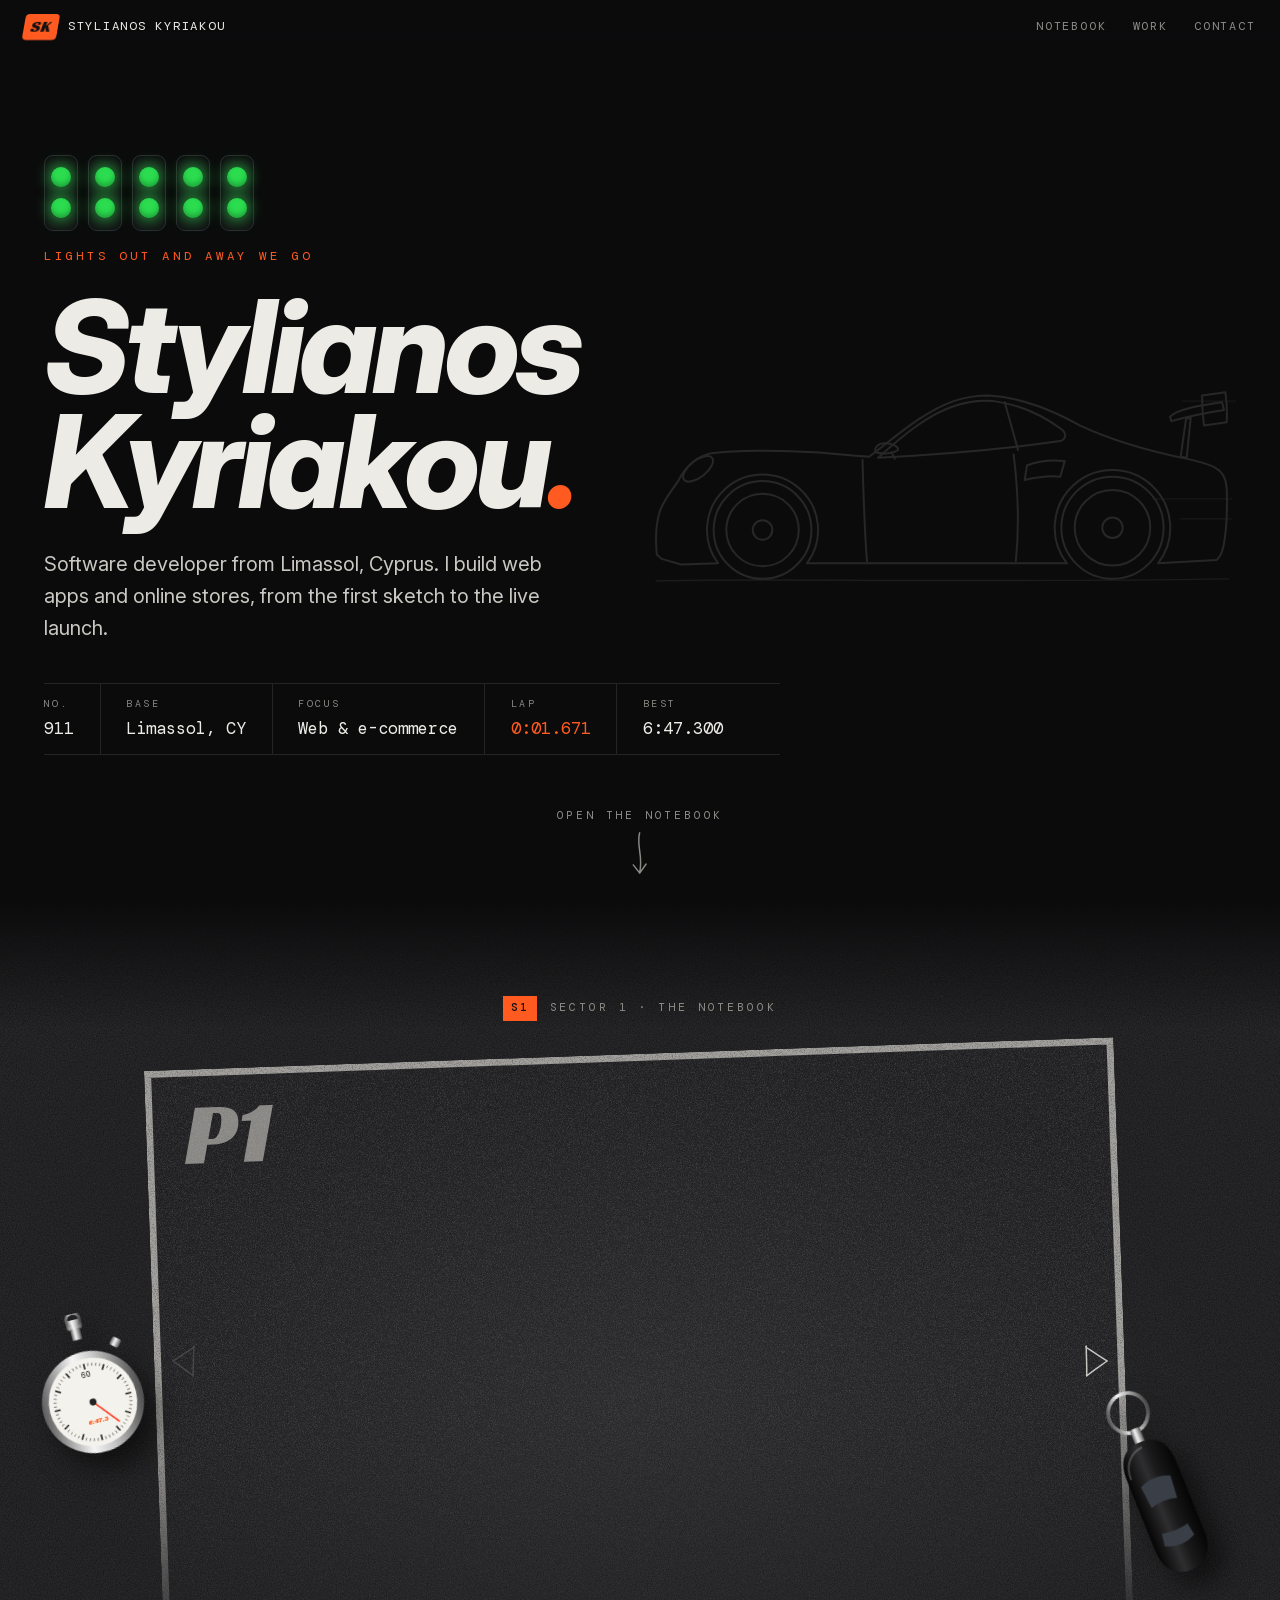
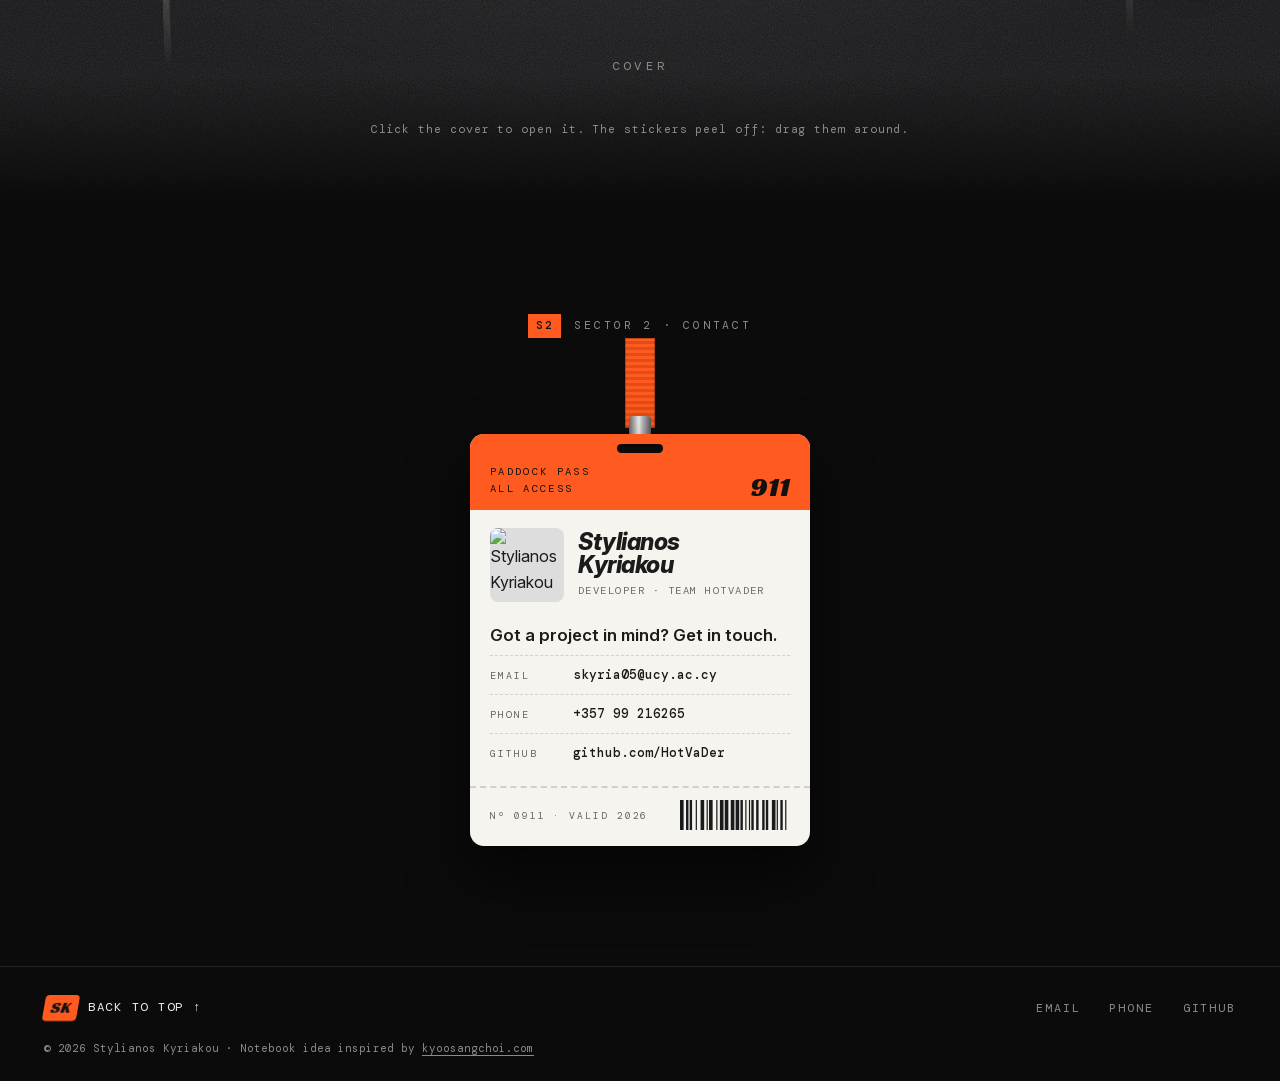
==== commit 70cb0c93: "Add a reaction-start game on the hero lights, about photo, green start lights - Hero start lights no" ====
--- a/index.html
+++ b/index.html
@@ -87,8 +87,9 @@
     <section class="hero" id="top">
       <div class="speed" aria-hidden="true"><i></i><i></i><i></i><i></i><i></i></div>
       <div class="hero__sketch" id="hero-sketch" aria-hidden="true"></div>
-      <div class="lights" aria-hidden="true"><span></span><span></span><span></span><span></span><span></span></div>
-      <p class="hero__go" aria-hidden="true">Lights out and away we go</p>
+      <!-- After the intro the lights become a reaction game (js/lights.js) -->
+      <button class="lights" id="lights" type="button" disabled aria-label="Reaction test. Press to start the lights, then press again the moment they turn green."><span></span><span></span><span></span><span></span><span></span></button>
+      <p class="hero__go" id="lights-status" aria-live="polite">Lights out and away we go</p>
       <h1 class="hero__name">
         <span class="rise" style="--d:.1s">Stylianos</span>
         <span class="rise" style="--d:.22s">Kyriakou<span class="dot">.</span></span>
@@ -181,6 +182,7 @@
   <script src="js/data.js" defer></script>
   <script src="js/art.js" defer></script>
   <script src="js/main.js" defer></script>
+  <script src="js/lights.js" defer></script>
   <script src="js/notebook.js" defer></script>
 </body>
 </html>
--- a/css/style.css
+++ b/css/style.css
@@ -92,8 +92,14 @@
   display: flex; flex-direction: column; justify-content: center;
 }
 
-/* Five start lights: they come on one by one, then all go out */
-.lights { display: flex; gap: 10px; margin-bottom: 1rem; }
+/* Five start lights: they come on red one by one, then all switch to green.
+   Afterwards they're a button: the reaction game in js/lights.js */
+.lights {
+  display: flex; gap: 10px; align-self: flex-start; margin: 0 0 1rem; padding: 0;
+  background: none; border: 0; border-radius: 10px; cursor: pointer;
+  touch-action: manipulation; -webkit-tap-highlight-color: transparent;
+}
+.lights:disabled { cursor: default; }
 .lights span {
   --d: .3s;
   display: flex; flex-direction: column; justify-content: space-evenly; align-items: center;
@@ -104,12 +110,17 @@
 .lights span::before, .lights span::after {
   content: ''; width: 20px; height: 20px; border-radius: 50%;
   background: #2b1513; box-shadow: inset 0 2px 4px rgba(0,0,0,.6);
-  animation: lamp calc(2.9s - var(--d)) linear var(--d);
+  animation: lamp calc(2.9s - var(--d)) linear var(--d), lamp-go .15s ease-out 2.9s forwards;
 }
 .lights span:nth-child(2) { --d: .75s; }
 .lights span:nth-child(3) { --d: 1.2s; }
 .lights span:nth-child(4) { --d: 1.65s; }
 .lights span:nth-child(5) { --d: 2.1s; }
+.lights:not(:disabled):hover span { border-color: #3d3d42; }
+/* Game states (the intro's forwards-filled green would override them, so drop it first) */
+.lights.is-game span::before, .lights.is-game span::after { animation: none; }
+.lights span.is-on::before, .lights span.is-on::after { background: #ff2a1a; box-shadow: 0 0 14px 3px rgba(255,42,26,.65), inset 0 -3px 5px rgba(0,0,0,.25); }
+.lights.is-go span::before, .lights.is-go span::after { background: #2bdc4f; box-shadow: 0 0 14px 3px rgba(43,220,79,.6), inset 0 -3px 5px rgba(0,0,0,.25); }
 .hero__go {
   margin: 0 0 1.4rem; min-height: 1.2em;
   font-family: var(--mono); font-size: .78rem; letter-spacing: .3em; text-transform: uppercase; color: var(--orange);
@@ -361,7 +372,7 @@
 }
 
 .open-tape {
-  position: absolute; left: 21%; top: 59%; z-index: 50;
+  position: absolute; left: 23%; top: 60.5%; z-index: 50;
   padding: .05em 1em .12em; border: 0; cursor: pointer;
   font-family: var(--hand); font-weight: 700; font-size: 1.75em; color: #1b1b1b;
   background: rgba(232,222,196,.94);
@@ -515,7 +526,7 @@
 /* About, right page */
 .about-grid { display: grid; grid-template-columns: 10.5em 1fr; gap: 1.5em; align-items: start; margin-top: .6em; }
 .polaroid { position: relative; margin: 0; padding: .55em .55em 2.3em; background: #fff; box-shadow: 0 .25em .7em rgba(0,0,0,.25); transform: rotate(3deg); }
-.polaroid img, .polaroid__ph { width: 100%; aspect-ratio: 1; object-fit: cover; }
+.polaroid img, .polaroid__ph { width: 100%; height: auto; aspect-ratio: 1; object-fit: cover; }
 .polaroid img { filter: grayscale(.15) contrast(1.05); }
 .polaroid__ph { display: grid; place-items: center; background: #e9e3d6; font-family: var(--race); font-size: 3em; color: #c7bda6; }
 .polaroid figcaption { position: absolute; left: 0; right: 0; bottom: .3em; text-align: center; font-family: var(--hand); font-size: 1.3em; color: var(--ink); }
@@ -540,7 +551,8 @@
 
 /* Project pages */
 .shot { position: relative; margin: .5em 0 1em; padding: .45em; background: #fff; box-shadow: 0 .2em .6em rgba(0,0,0,.22); transform: rotate(-1.2deg); }
-.shot img, .shot__ph { display: block; width: 100%; aspect-ratio: 16 / 9; object-fit: cover; }
+/* height: auto lets the CSS aspect ratio win over the width/height attributes (which are only there to reserve space) */
+.shot img, .shot__ph { display: block; width: 100%; height: auto; aspect-ratio: 16 / 9; object-fit: cover; }
 .shot__ph {
   display: flex; flex-direction: column; align-items: center; justify-content: center;
   background: repeating-linear-gradient(-45deg, #efe9dc 0 .7em, #e7e0d0 .7em 1.4em);
@@ -651,6 +663,7 @@
 @keyframes rise { to { opacity: 1; transform: none; } }
 @keyframes slide-up { to { transform: none; } }
 @keyframes lamp { 0.5%, 99.5% { background: #ff2a1a; box-shadow: 0 0 14px 3px rgba(255,42,26,.65), inset 0 -3px 5px rgba(0,0,0,.25); } }
+@keyframes lamp-go { to { background: #2bdc4f; box-shadow: 0 0 14px 3px rgba(43,220,79,.6), inset 0 -3px 5px rgba(0,0,0,.25); } }
 @keyframes swing { 0%, 100% { transform: rotate(-1.4deg); } 50% { transform: rotate(1.4deg); } }
 @keyframes draw { to { stroke-dashoffset: 0; } }
 @keyframes bob { 50% { transform: translateY(6px); } }
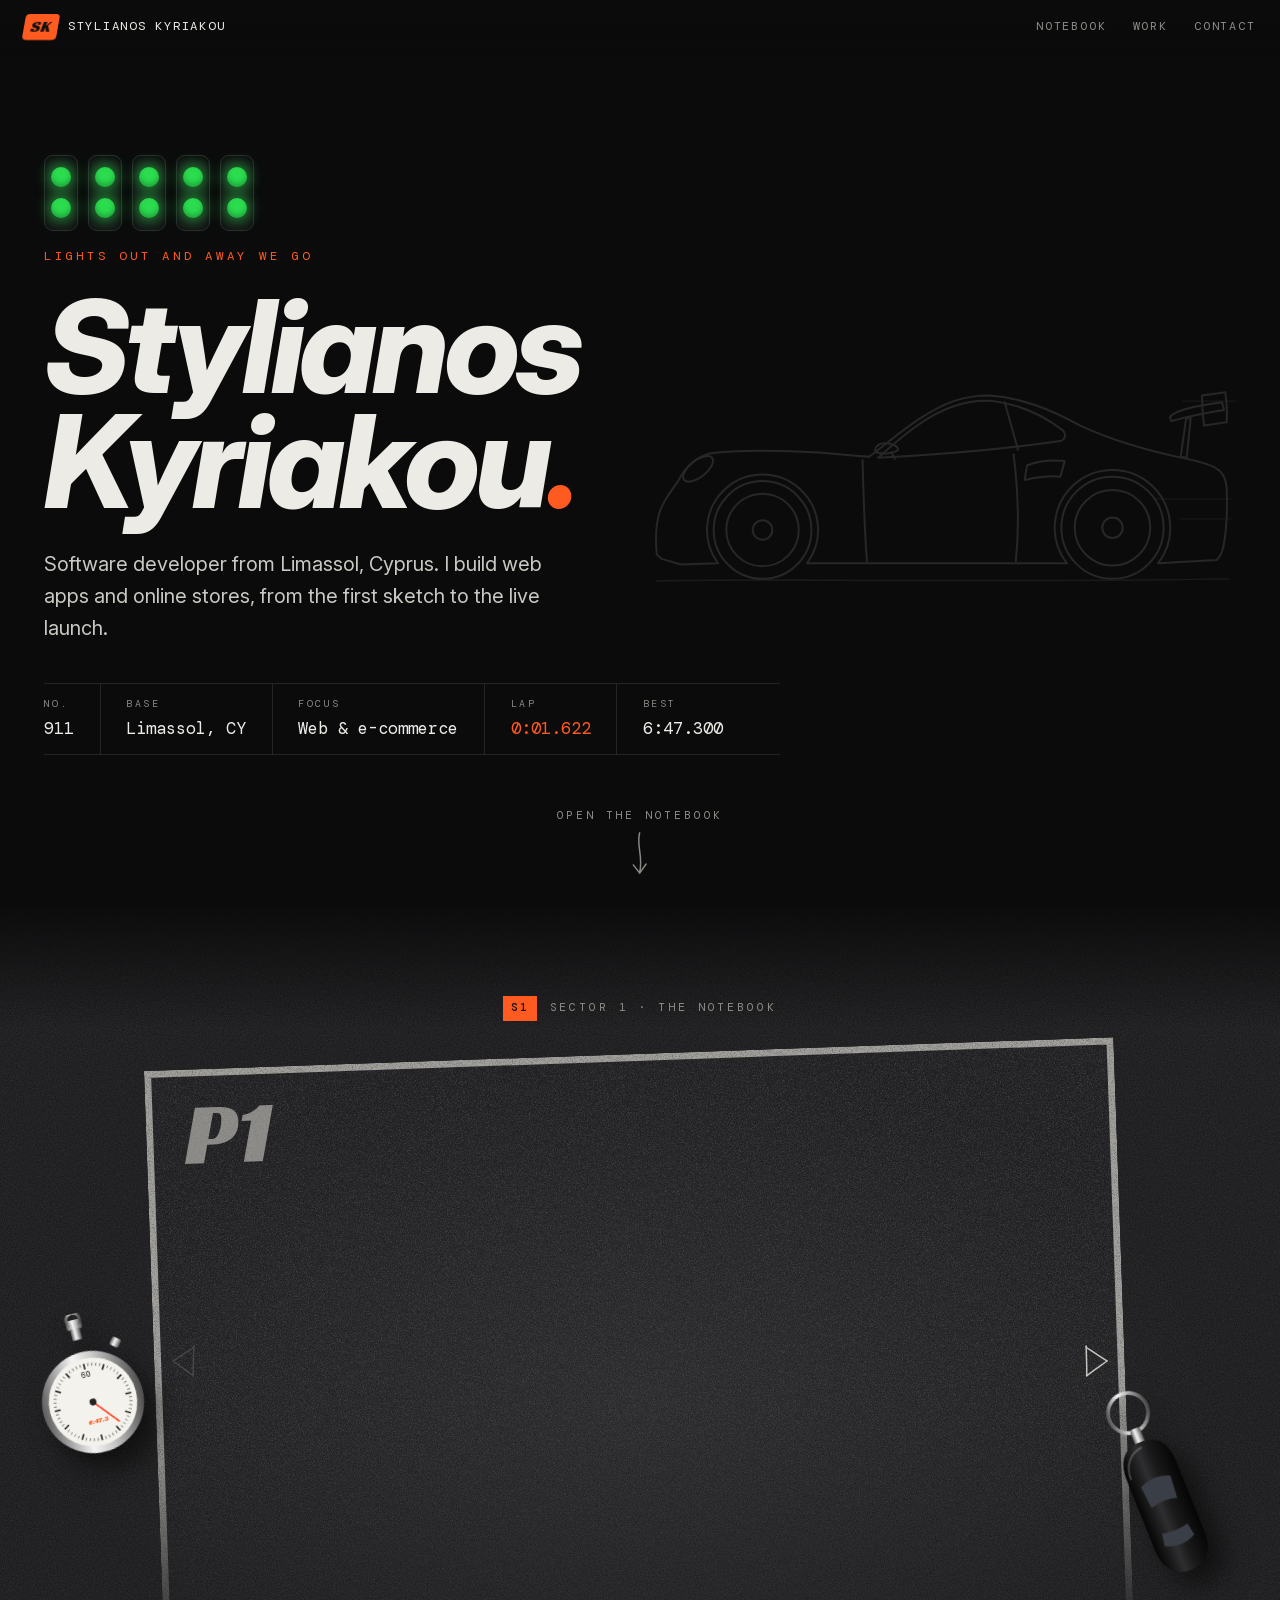
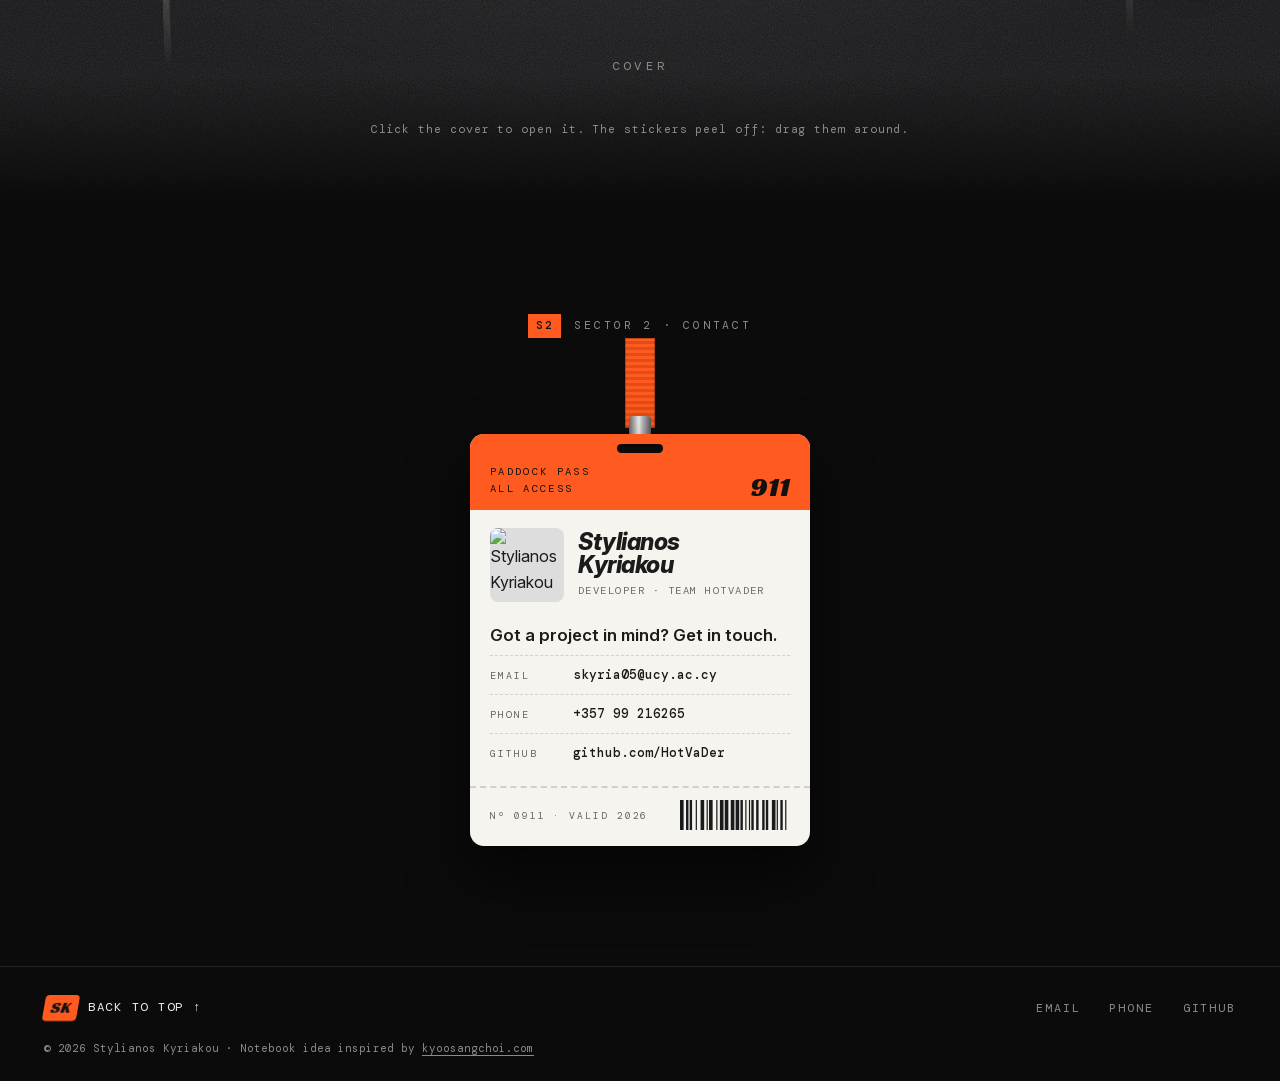
==== commit f1908042: "Use my own photo as the structured-data image Co-Authored-By: Claude Opus 5.5 <noreply@anthropic.com" ====
--- a/index.html
+++ b/index.html
@@ -45,7 +45,7 @@
       "jobTitle": "Software Developer",
       "description": "Software developer in Limassol, Cyprus, building web apps and online stores.",
       "url": "https://hotvader.github.io/",
-      "image": "https://github.com/HotVaDer.png?size=400",
+      "image": "https://hotvader.github.io/assets/img/me.jpg",
       "email": "mailto:skyria05@ucy.ac.cy",
       "telephone": "+357 99 216265",
       "address": { "@type": "PostalAddress", "addressLocality": "Limassol", "addressCountry": "CY" },
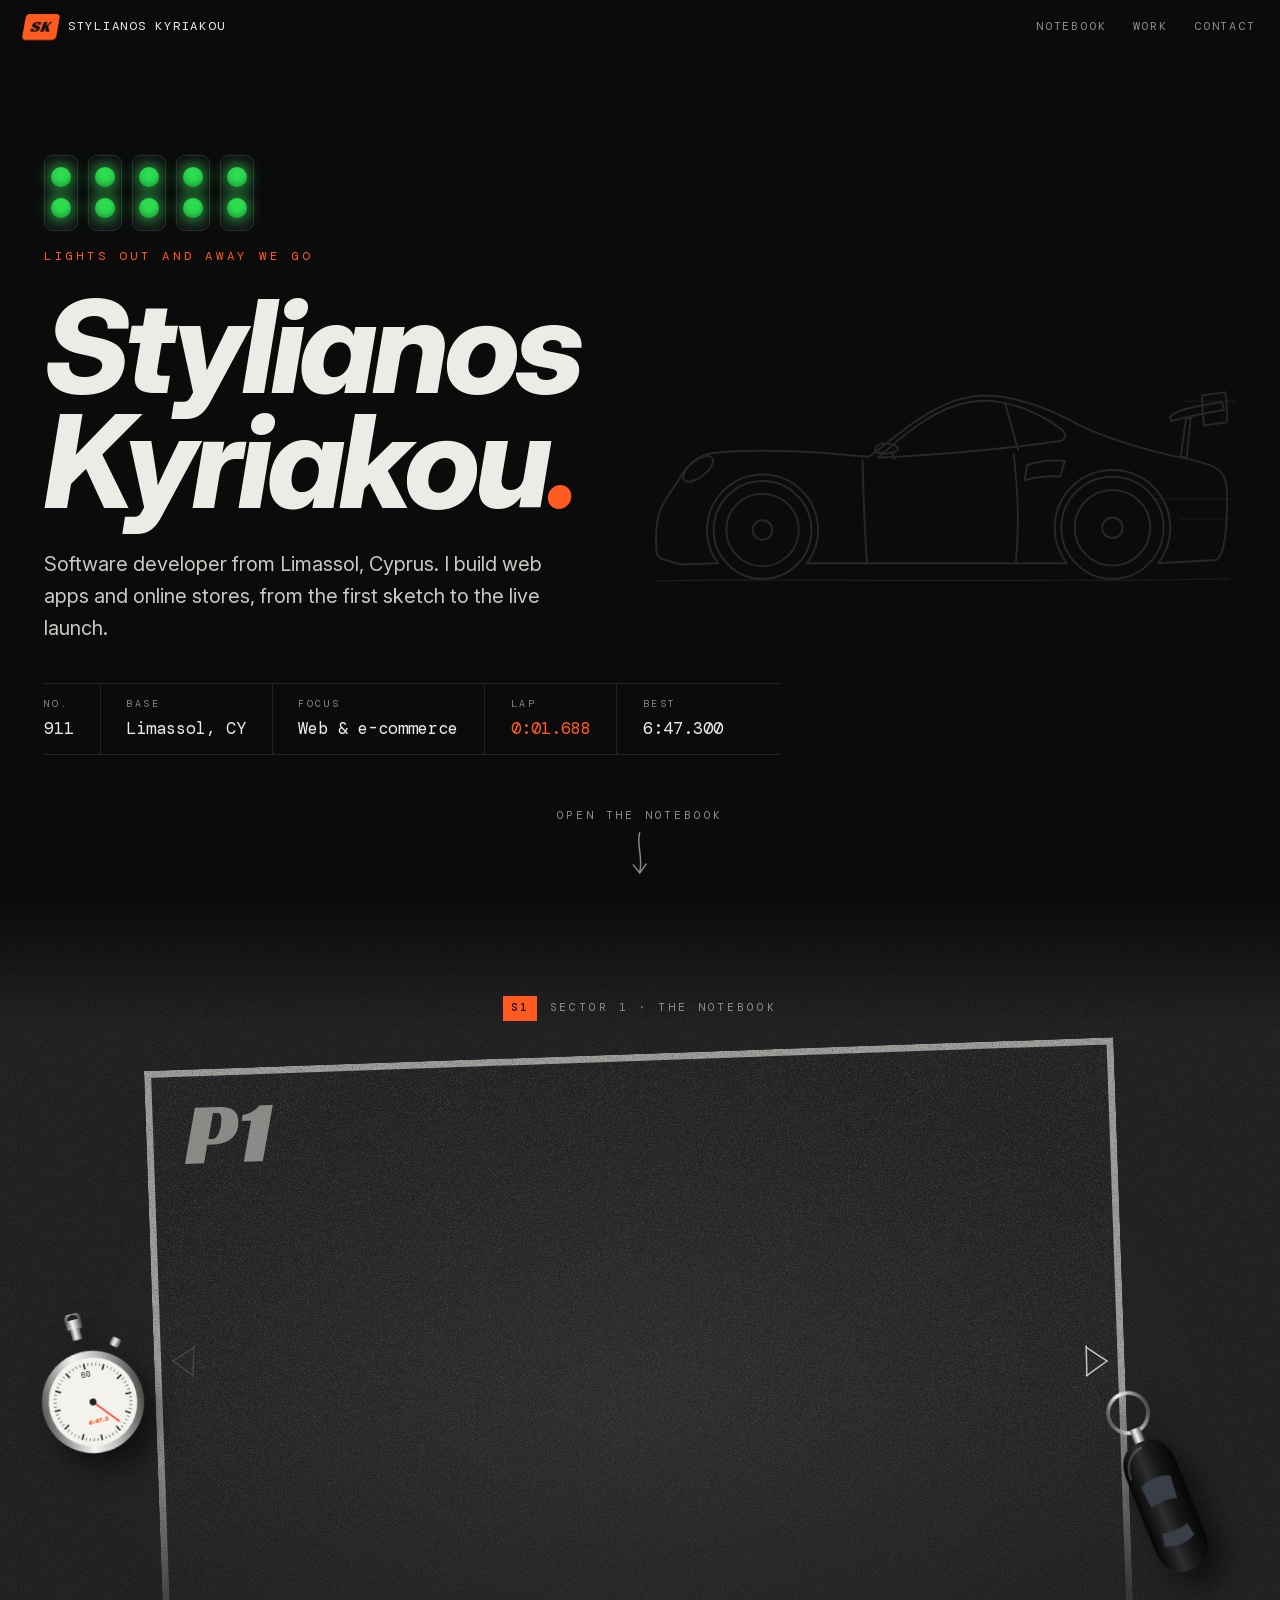
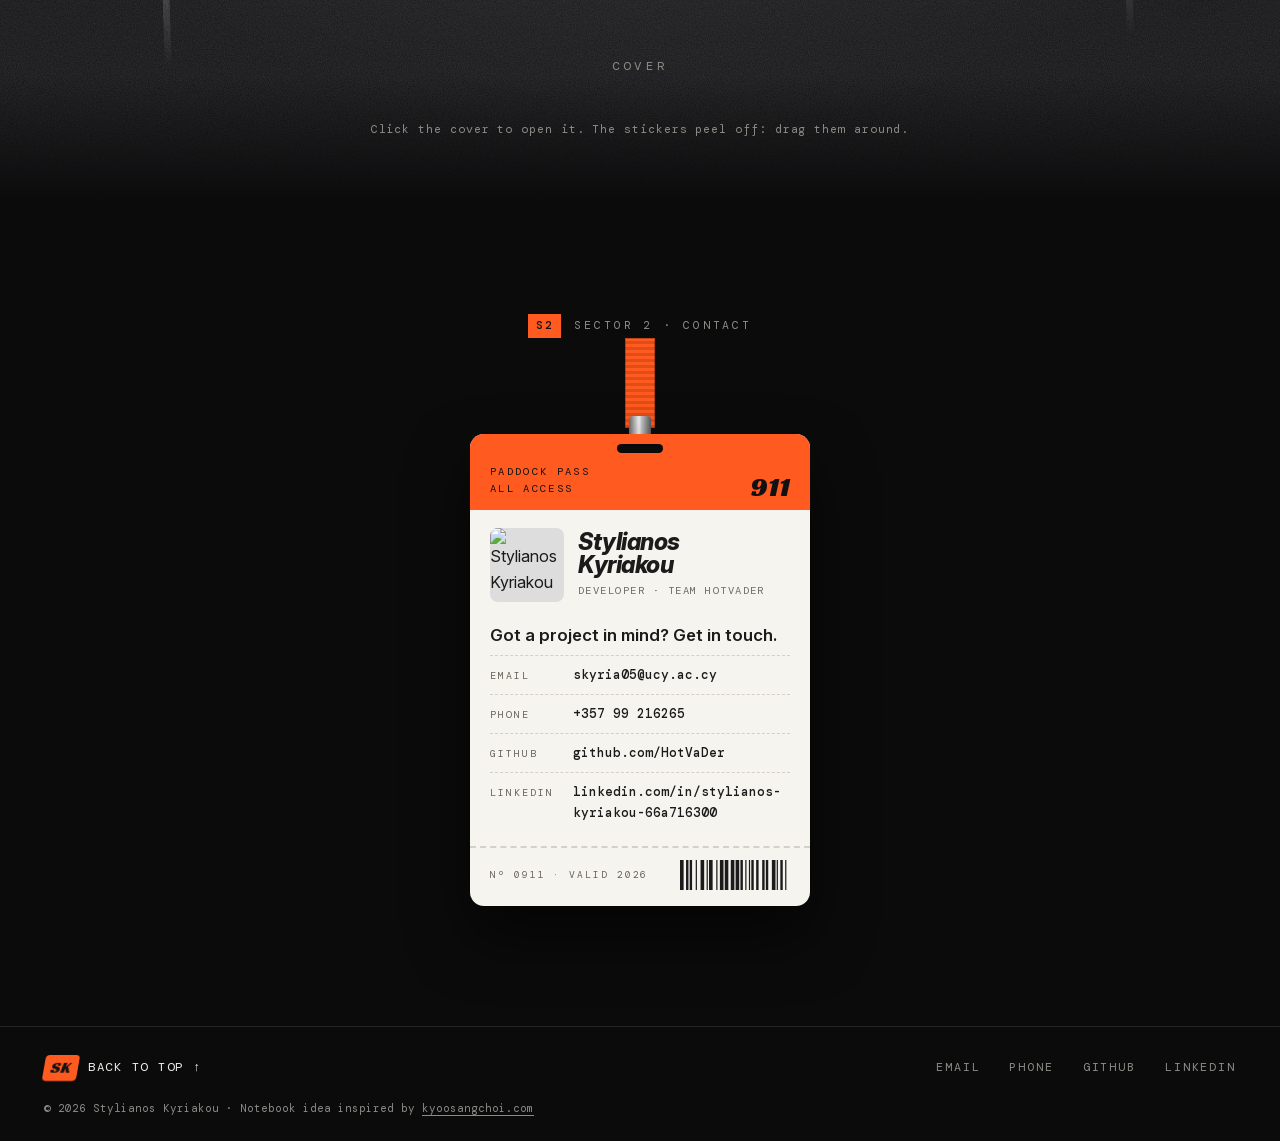
==== commit 80e197a7: "Link my LinkedIn profile in the contact links and structured data Co-Authored-By: Claude Opus 5.5 <n" ====
--- a/index.html
+++ b/index.html
@@ -51,7 +51,7 @@
       "address": { "@type": "PostalAddress", "addressLocality": "Limassol", "addressCountry": "CY" },
       "affiliation": { "@type": "CollegeOrUniversity", "name": "University of Cyprus", "url": "https://www.ucy.ac.cy" },
       "knowsAbout": ["Web development", "E-commerce", "Next.js", "React", "Supabase", "Stripe", "JavaScript", "Python", "Java", "SQL"],
-      "sameAs": ["https://github.com/HotVaDer"],
+      "sameAs": ["https://github.com/HotVaDer", "https://www.linkedin.com/in/stylianos-kyriakou-66a716300/"],
       "subjectOf": [
         { "@type": "WebSite", "name": "Exotic Lives", "url": "https://exoticlives.com", "description": "Online reptile shop and custom terrarium service in Cyprus." },
         { "@type": "WebSite", "name": "Fancy Accessories", "url": "https://fancy-accessories.vercel.app", "description": "Online store for jewellery, Arabic perfumes and Korean cosmetics." },
